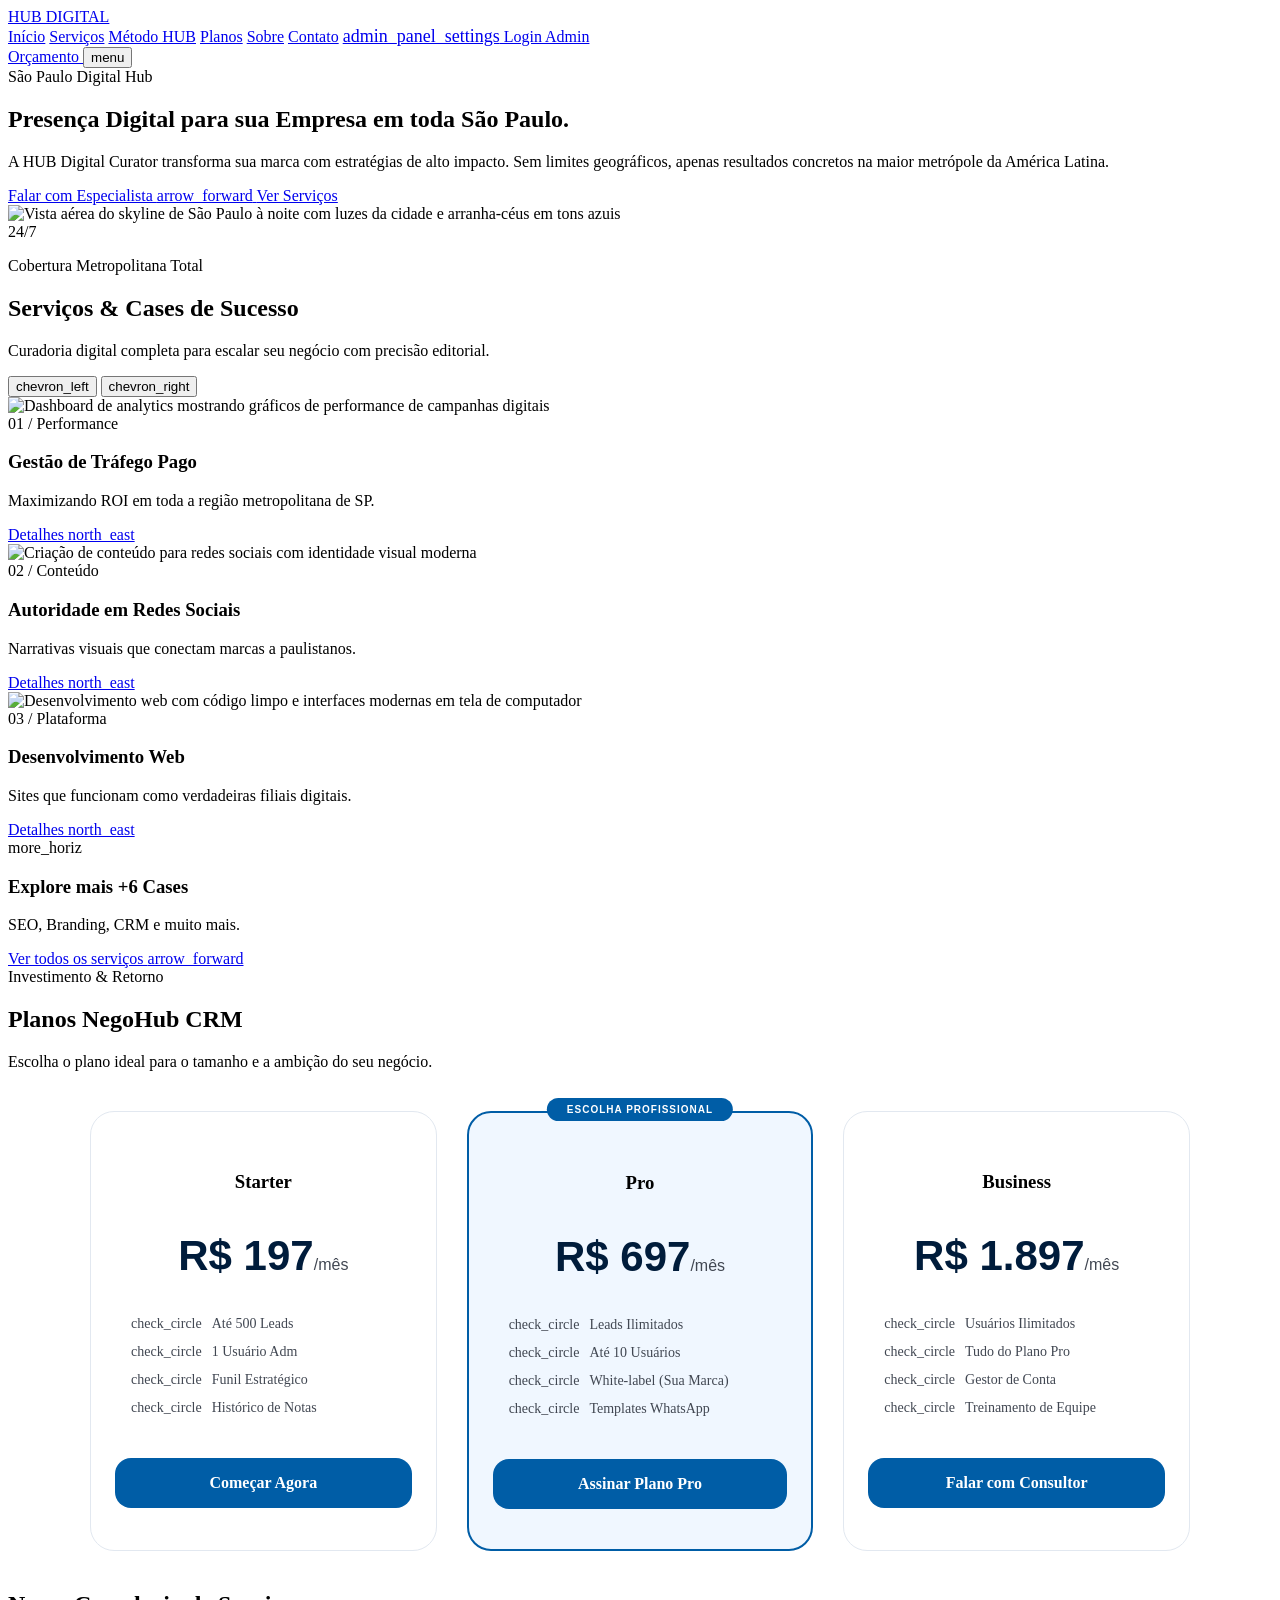
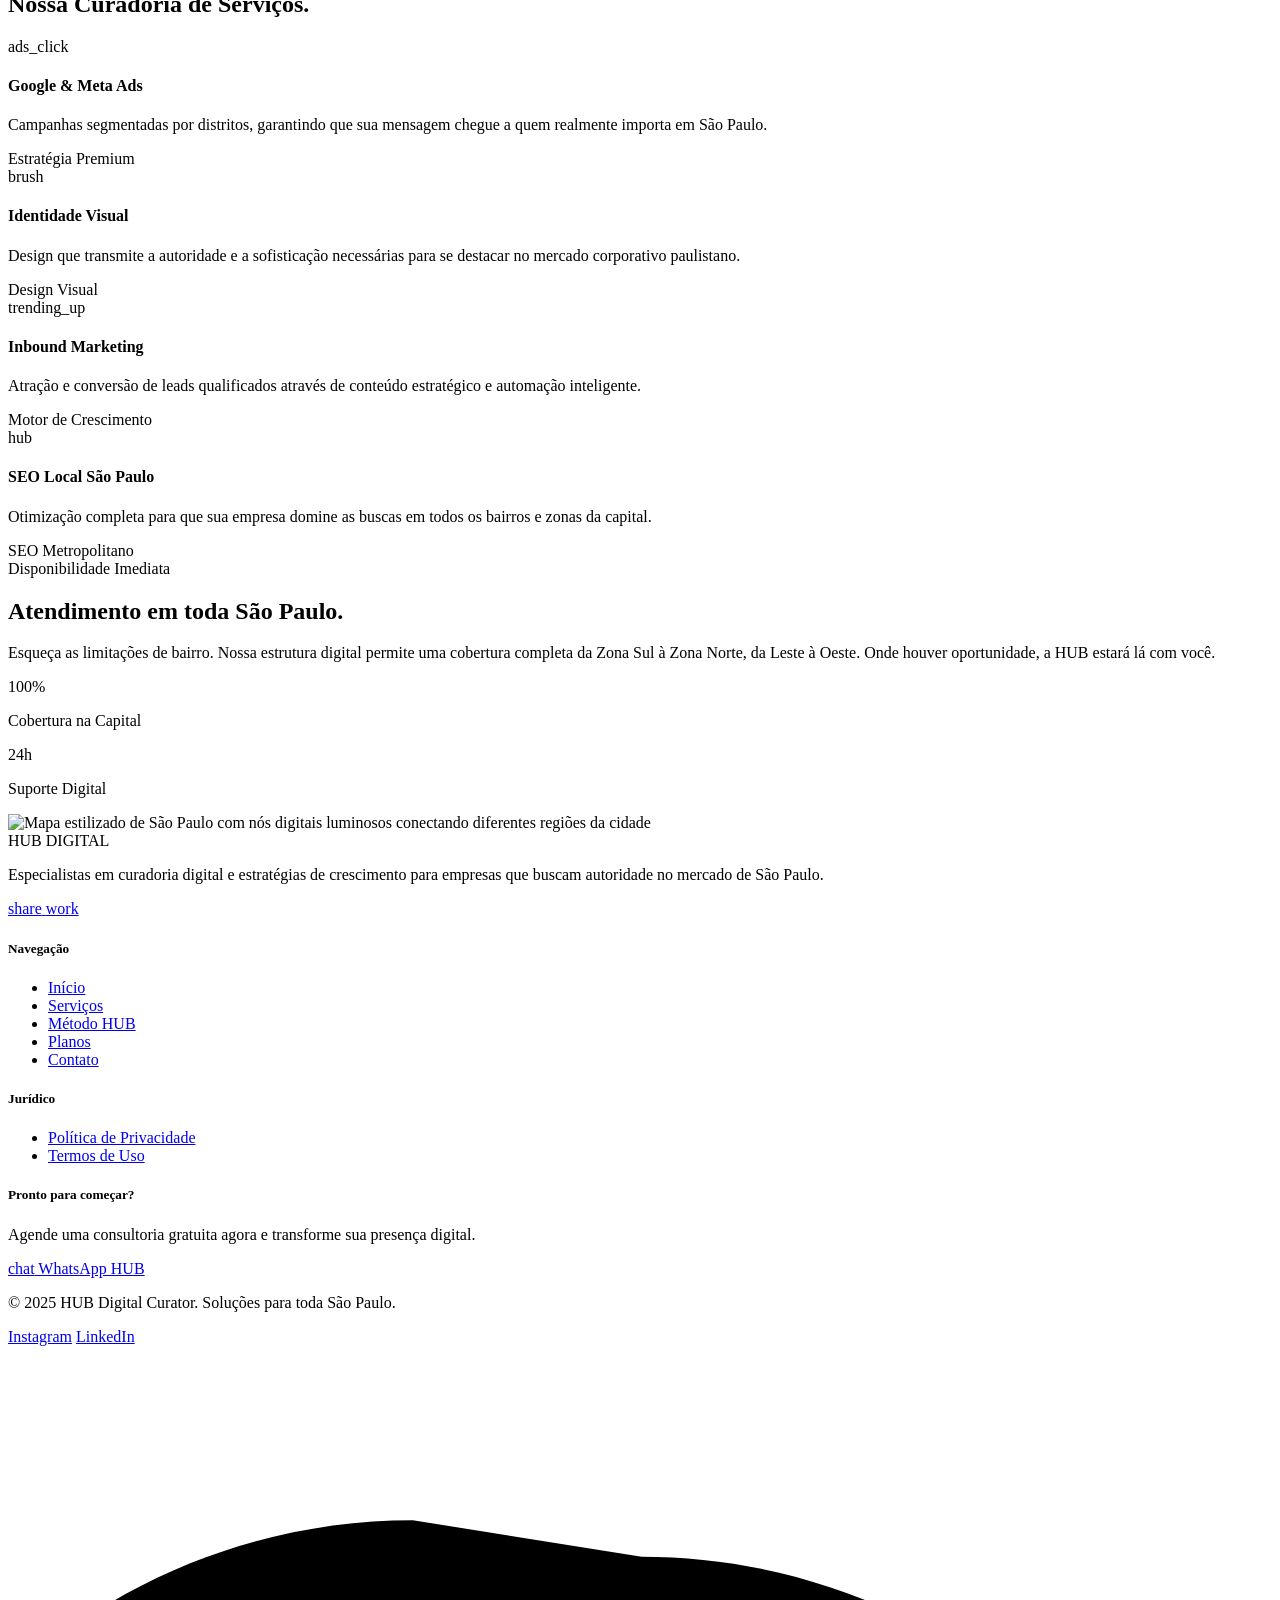
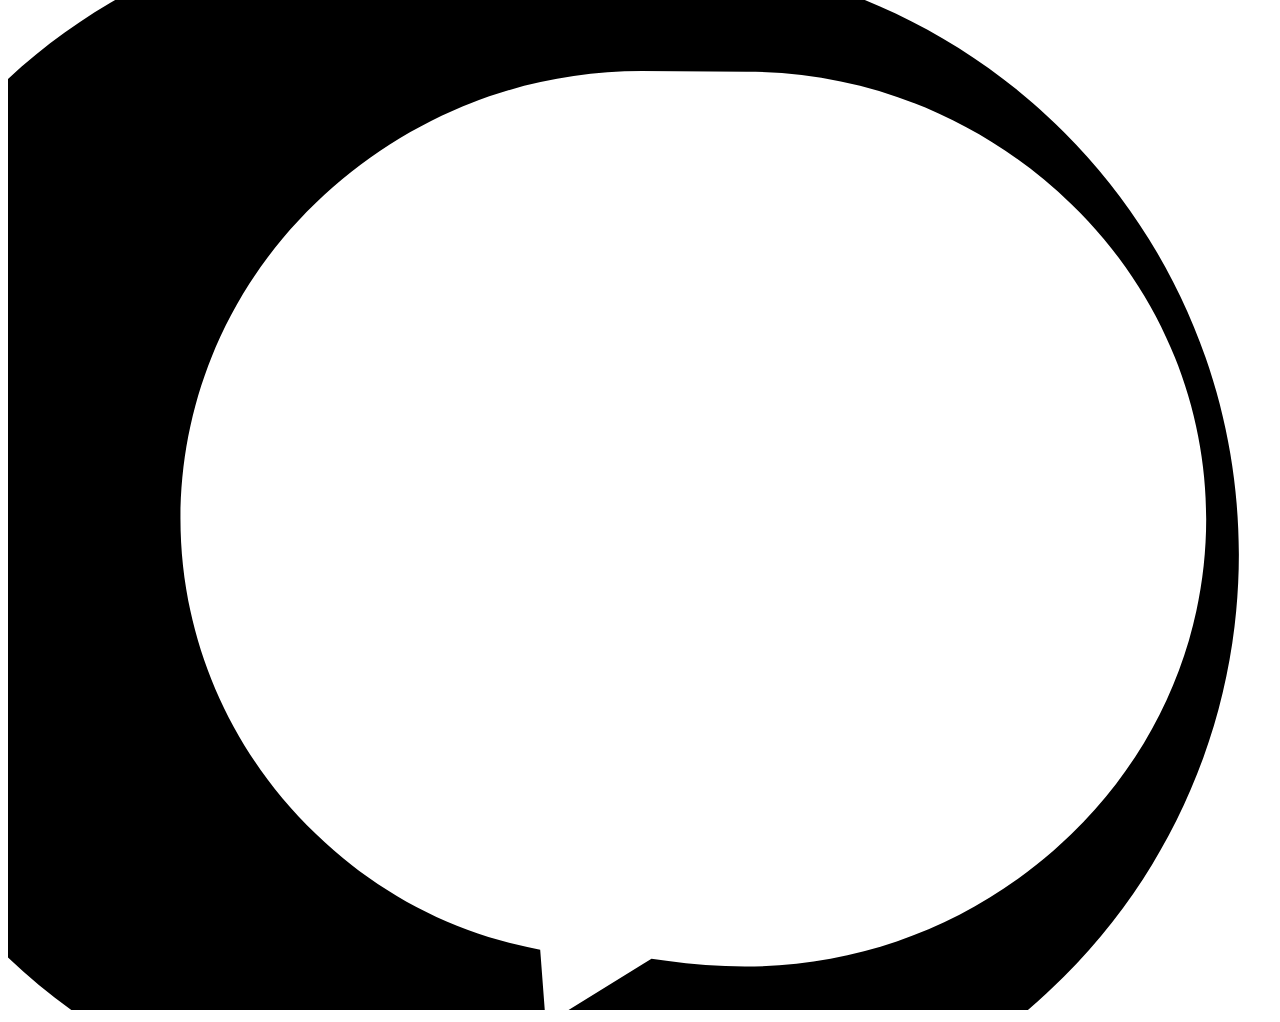
==== index.html @ 8e14f4b3 "Update index.html" ====
<!DOCTYPE html>
<html lang="pt-BR">
<head>
  <meta charset="UTF-8"/>
  <script>
    if (location.pathname === '/index.html') {
      location.replace('/');
    }
  </script>
  <script async src="https://www.googletagmanager.com/gtag/js?id=AW-18099762359"></script>
  <script>
<meta name="viewport" content="width=device-width, initial-scale=1.0"/>
<meta name="google-site-verification" content="Nj60n_sOIVMKqlAEULrdJ3BVdM9qgqcO2cnFme-LAiE"/>
<title>Hub Digital Curator | Estratégia Digital em São Paulo</title>
<meta name="description" content="Soluções em tráfego pago, presença digital e gestão de leads para o seu negócio em São Paulo."/>
<meta property="og:title" content="Hub de Serviços | Estratégia Digital"/>
<meta property="og:description" content="Soluções em tráfego pago, presença digital e gestão de leads para o seu negócio."/>
<meta property="og:image" content="https://raw.githubusercontent.com/FortAwesome/Font-Awesome/master/svgs/solid/rocket.svg"/>
<link href="https://fonts.googleapis.com/css2?family=Space+Grotesk:wght@300..700&family=Manrope:wght@200..800&family=Inter:wght@300..700&display=swap" rel="stylesheet"/>
<link href="https://fonts.googleapis.com/css2?family=Material+Symbols+Outlined:wght,FILL@100..700,0..1&display=swap" rel="stylesheet"/>
<script src="https://cdn.tailwindcss.com?plugins=forms,container-queries"></script>
<script id="tailwind-config">
  tailwind.config = {
    darkMode: "class",
    theme: {
      extend: {
        colors: {
          "secondary-fixed": "#d5e3ff",
          "inverse-on-surface": "#ebf1ff",
          "primary-fixed": "#d3e4ff",
          "on-background": "#001c3b",
          "on-primary-fixed": "#001c38",
          "error": "#ba1a1a",
          "surface-dim": "#c7dbff",
          "on-error-container": "#93000a",
          "tertiary-fixed-dim": "#91cdff",
          "secondary-fixed-dim": "#b1c7f0",
          "surface-tint": "#0060aa",
          "on-tertiary-container": "#fcfcff",
          "inverse-surface": "#193151",
          "surface": "#f9f9ff",
          "surface-bright": "#f9f9ff",
          "outline": "#717783",
          "on-primary-container": "#fdfcff",
          "primary-container": "#0576cf",
          "on-secondary-container": "#465c7f",
          "primary-fixed-dim": "#a3c9ff",
          "inverse-primary": "#a3c9ff",
          "on-secondary": "#ffffff",
          "on-secondary-fixed-variant": "#314769",
          "tertiary-container": "#007bb8",
          "tertiary-fixed": "#cce5ff",
          "surface-container": "#e7eeff",
          "surface-container-low": "#f0f3ff",
          "surface-container-lowest": "#ffffff",
          "on-tertiary": "#ffffff",
          "background": "#f9f9ff",
          "secondary": "#495f82",
          "error-container": "#ffdad6",
          "primary": "#005da6",
          "surface-container-high": "#dee8ff",
          "on-surface": "#001c3b",
          "on-tertiary-fixed": "#001e31",
          "on-tertiary-fixed-variant": "#004b72",
          "outline-variant": "#c0c7d4",
          "on-primary-fixed-variant": "#004882",
          "on-secondary-fixed": "#001c3b",
          "tertiary": "#006193",
          "surface-variant": "#d5e3ff",
          "on-primary": "#ffffff",
          "on-error": "#ffffff",
          "secondary-container": "#bfd5fe",
          "surface-container-highest": "#d5e3ff",
          "on-surface-variant": "#414752"
        },
        borderRadius: {
          DEFAULT: "0.25rem",
          lg: "0.5rem",
          xl: "0.75rem",
          "2xl": "1rem",
          "3xl": "1.5rem",
          full: "9999px"
        },
        fontFamily: {
          headline: ["Space Grotesk"],
          body: ["Manrope"],
          label: ["Inter"]
        }
      }
    }
  }
</script>
<style>
  .material-symbols-outlined {
    font-variation-settings: 'FILL' 0, 'wght' 400, 'GRAD' 0, 'opsz' 24;
  }
  .hide-scrollbar::-webkit-scrollbar { display: none; }
  .hide-scrollbar { -ms-overflow-style: none; scrollbar-width: none; }

  /* Pricing */
  .pricing-grid {
    display: grid;
    grid-template-columns: repeat(auto-fit, minmax(280px, 1fr));
    gap: 30px;
    max-width: 1100px;
    margin: 40px auto;
  }
  .plan-card {
    background: #ffffff;
    border: 1px solid #e2e8f0;
    padding: 40px;
    border-radius: 24px;
    transition: all 0.3s ease;
    display: flex;
    flex-direction: column;
    align-items: center;
    position: relative;
  }
  .plan-card:hover {
    transform: translateY(-8px);
    border-color: #005da6;
    box-shadow: 0 20px 40px rgba(0,93,166,0.12);
  }
  .plan-card.pro {
    border: 2px solid #005da6;
    background: #f0f7ff;
  }
  .plan-price {
    font-size: 42px;
    font-weight: 800;
    color: #001c3b;
    margin: 20px 0;
    font-family: 'Space Grotesk', sans-serif;
  }
  .plan-price span { font-size: 16px; color: #414752; font-weight: 400; }
  .plan-features { text-align: left; width: 100%; margin-bottom: 30px; list-style: none; padding: 0; }
  .plan-features li {
    margin-bottom: 12px;
    font-size: 14px;
    color: #414752;
    display: flex;
    align-items: center;
    gap: 10px;
  }
  .btn-plan {
    width: 100%;
    background: #005da6;
    color: #fff;
    padding: 16px;
    border-radius: 16px;
    text-decoration: none;
    font-weight: 700;
    transition: 0.2s;
    text-align: center;
    display: block;
  }
  .btn-plan:hover { opacity: 0.9; transform: scale(1.02); }

  /* Mobile menu */
  #mobile-menu {
    display: none;
    flex-direction: column;
    gap: 0;
    position: absolute;
    top: 100%;
    left: 0;
    right: 0;
    background: white;
    box-shadow: 0 20px 40px rgba(0,28,59,0.10);
    border-top: 1px solid #e2e8f0;
    z-index: 100;
  }
  #mobile-menu.open { display: flex; }
  #mobile-menu a {
    padding: 16px 24px;
    font-weight: 500;
    color: #475569;
    font-family: 'Inter', sans-serif;
    font-size: 15px;
    border-bottom: 1px solid #f1f5f9;
    transition: background 0.2s;
  }
  #mobile-menu a:hover { background: #f8fafc; color: #1e40af; }
  #mobile-menu a:last-child { border-bottom: none; }

  /* Slider nav */
  .slider-track { scroll-behavior: smooth; }

  /* Animations */
  @keyframes fadeUp {
    from { opacity: 0; transform: translateY(24px); }
    to   { opacity: 1; transform: translateY(0); }
  }
  .fade-up { animation: fadeUp 0.7s ease both; }
  .fade-up-2 { animation: fadeUp 0.7s 0.15s ease both; }
  .fade-up-3 { animation: fadeUp 0.7s 0.3s ease both; }

  @keyframes pulse-dot {
    0%, 100% { opacity: 1; }
    50% { opacity: 0.4; }
  }
  .pulse-dot { animation: pulse-dot 1.8s ease-in-out infinite; }
</style>
</head>
<body class="bg-surface font-body text-on-surface">

<!-- ===== TOP NAVIGATION ===== -->
<nav class="w-full sticky top-0 z-50 bg-white/90 backdrop-blur-xl shadow-[0_4px_40px_rgba(0,28,59,0.07)] relative">
  <div class="flex justify-between items-center w-full px-6 md:px-8 py-4 max-w-7xl mx-auto">

    <!-- Logo -->
    <a href="index.html" class="text-2xl font-black text-blue-900 tracking-tighter font-headline">
      HUB DIGITAL
    </a>

    <!-- Links Desktop -->
    <div class="hidden md:flex gap-8 items-center">
      <a href="index.html"    class="text-slate-600 font-medium hover:text-blue-600 transition-colors duration-300 font-label text-sm">Início</a>
      <a href="servicos.html" class="text-slate-600 font-medium hover:text-blue-600 transition-colors duration-300 font-label text-sm">Serviços</a>
      <a href="metodo.html"   class="text-slate-600 font-medium hover:text-blue-600 transition-colors duration-300 font-label text-sm">Método HUB</a>
      <a href="#planos"       class="text-slate-600 font-medium hover:text-blue-600 transition-colors duration-300 font-label text-sm">Planos</a>
      <a href="sobre.html"    class="text-slate-600 font-medium hover:text-blue-600 transition-colors duration-300 font-label text-sm">Sobre</a>
      <a href="contato.html"  class="text-slate-600 font-medium hover:text-blue-600 transition-colors duration-300 font-label text-sm">Contato</a>
      <a href="https://hubservicodigital.com.br/crm/" class="flex items-center gap-2 text-slate-500 font-medium border border-slate-200 px-4 py-2 rounded-lg hover:bg-slate-50 transition-all duration-300 text-sm font-label">
        <span class="material-symbols-outlined" style="font-size:18px;">admin_panel_settings</span>
        Login Admin
      </a>
    </div>

    <!-- CTA + Hamburguer -->
    <div class="flex items-center gap-3">
      <a href="https://docs.google.com/forms/d/e/1FAIpQLSdWKYXu30_4jYYQ_xXAV6XlnwPNNtrnmYZ8px_PX2SxrrYoBg/viewform"
         target="_blank"
         class="bg-gradient-to-br from-primary to-primary-container text-white px-6 py-3 rounded-xl font-bold font-headline text-sm transition-transform hover:scale-[1.03] active:opacity-80 shadow-lg shadow-primary/20">
        Orçamento
      </a>
      <!-- Hamburguer mobile -->
      <button id="menu-btn" class="md:hidden flex items-center justify-center w-10 h-10 rounded-lg hover:bg-slate-100 transition-colors" aria-label="Abrir menu">
        <span class="material-symbols-outlined text-slate-700">menu</span>
      </button>
    </div>
  </div>

  <!-- Mobile Menu -->
  <div id="mobile-menu" role="navigation" aria-label="Menu mobile">
    <a href="index.html">Início</a>
    <a href="servicos.html">Serviços</a>
    <a href="metodo.html">Método HUB</a>
    <a href="#planos">Planos & Preços</a>
    <a href="sobre.html">Sobre</a>
    <a href="contato.html">Contato</a>
    <a href="https://hubservicodigital.com.br/crm/" class="flex items-center gap-2">
      <span class="material-symbols-outlined" style="font-size:16px;">admin_panel_settings</span>
      Login Administrativo
    </a>
    <a href="https://api.whatsapp.com/send?phone=5511939180038" target="_blank" class="text-green-700 font-bold flex items-center gap-2">
      <span class="material-symbols-outlined" style="font-size:16px;">chat</span>
      WhatsApp HUB
    </a>
  </div>
</nav>

<!-- ===== HERO ===== -->
<section class="relative pt-28 pb-24 overflow-hidden">
  <!-- Background blobs decorativos -->
  <div class="absolute top-0 right-0 w-[600px] h-[600px] bg-primary/5 rounded-full blur-[120px] -translate-y-1/3 translate-x-1/4 pointer-events-none"></div>
  <div class="absolute bottom-0 left-0 w-[400px] h-[400px] bg-tertiary/5 rounded-full blur-[100px] pointer-events-none"></div>

  <div class="max-w-7xl mx-auto px-6 md:px-8 grid grid-cols-1 lg:grid-cols-2 gap-16 items-center">
    <!-- Copy -->
    <div class="relative z-10">
      <span class="fade-up inline-flex items-center px-4 py-2 rounded-full bg-secondary-container text-on-secondary-container text-xs font-bold mb-6 tracking-widest font-label uppercase">
        São Paulo Digital Hub
      </span>
      <h1 class="fade-up-2 text-5xl md:text-6xl lg:text-7xl font-headline font-bold text-on-surface leading-[1.1] tracking-tighter mb-8">
        Presença Digital para sua Empresa <span class="text-primary">em toda São Paulo.</span>
      </h1>
      <p class="fade-up-3 text-xl text-on-surface-variant max-w-xl mb-12 leading-relaxed">
        A HUB Digital Curator transforma sua marca com estratégias de alto impacto. Sem limites geográficos, apenas resultados concretos na maior metrópole da América Latina.
      </p>
      <div class="fade-up-3 flex flex-wrap gap-4">
        <a href="https://api.whatsapp.com/send?phone=5511939180038&text=Olá! Quero falar com um especialista."
           target="_blank"
           class="px-10 py-5 rounded-3xl bg-gradient-to-br from-primary to-primary-container text-white font-bold text-lg shadow-xl shadow-primary/20 hover:scale-[1.02] transition-transform flex items-center gap-3">
          Falar com Especialista
          <span class="material-symbols-outlined">arrow_forward</span>
        </a>
        <a href="servicos.html"
           class="px-10 py-5 rounded-3xl bg-surface-container-low text-primary font-bold text-lg hover:bg-surface-container transition-colors">
          Ver Serviços
        </a>
      </div>
    </div>

    <!-- Imagem Hero -->
    <div class="relative">
      <div class="aspect-square rounded-[3rem] overflow-hidden shadow-2xl rotate-3 bg-primary-fixed/20 relative group">
        <img
          class="w-full h-full object-cover transform group-hover:scale-110 transition-transform duration-700"
          src="https://lh3.googleusercontent.com/aida-public/[base64]"
          alt="Vista aérea do skyline de São Paulo à noite com luzes da cidade e arranha-céus em tons azuis"
        />
        <div class="absolute inset-0 bg-gradient-to-t from-on-surface/60 to-transparent"></div>
        <div class="absolute bottom-8 left-8 right-8 text-white">
          <div class="text-4xl font-headline font-bold mb-2">24/7</div>
          <p class="font-label uppercase tracking-widest text-sm opacity-80">Cobertura Metropolitana Total</p>
        </div>
      </div>
      <div class="absolute -top-12 -right-12 w-48 h-48 bg-tertiary/10 rounded-full blur-3xl pointer-events-none"></div>
      <div class="absolute -bottom-12 -left-12 w-64 h-64 bg-primary/10 rounded-full blur-3xl pointer-events-none"></div>
    </div>
  </div>
</section>

<!-- ===== SERVICES SLIDER ===== -->
<section class="py-24 bg-surface-container-low">
  <div class="max-w-7xl mx-auto px-6 md:px-8 mb-16 flex flex-col sm:flex-row justify-between items-start sm:items-end gap-6">
    <div>
      <h2 class="text-4xl font-headline font-bold text-on-surface mb-4">Serviços &amp; Cases de Sucesso</h2>
      <p class="text-on-surface-variant max-w-lg">Curadoria digital completa para escalar seu negócio com precisão editorial.</p>
    </div>
    <div class="flex gap-4 flex-shrink-0">
      <button id="prev-slide" aria-label="Slide anterior" class="p-4 rounded-full bg-surface-container-lowest text-primary shadow-sm hover:bg-primary hover:text-white transition-all">
        <span class="material-symbols-outlined">chevron_left</span>
      </button>
      <button id="next-slide" aria-label="Próximo slide" class="p-4 rounded-full bg-surface-container-lowest text-primary shadow-sm hover:bg-primary hover:text-white transition-all">
        <span class="material-symbols-outlined">chevron_right</span>
      </button>
    </div>
  </div>

  <div id="slider-track" class="slider-track overflow-x-auto hide-scrollbar flex gap-8 px-6 md:px-8 pb-12 snap-x snap-mandatory">

    <!-- Card 1 -->
    <div class="min-w-[300px] md:min-w-[420px] snap-center aspect-[4/5] rounded-3xl overflow-hidden relative group bg-surface-container-lowest shadow-sm flex-shrink-0">
      <img class="absolute inset-0 w-full h-full object-cover grayscale group-hover:grayscale-0 transition-all duration-500 opacity-80"
           src="https://lh3.googleusercontent.com/aida-public/[base64]"
           alt="Dashboard de analytics mostrando gráficos de performance de campanhas digitais"/>
      <div class="absolute inset-0 bg-gradient-to-t from-on-surface via-on-surface/20 to-transparent"></div>
      <div class="absolute bottom-8 left-8 right-8">
        <span class="text-primary-fixed font-label text-xs font-bold uppercase tracking-[0.2em] mb-3 block">01 / Performance</span>
        <h3 class="text-3xl font-headline font-bold text-white mb-4">Gestão de Tráfego Pago</h3>
        <p class="text-white/70 text-sm mb-6">Maximizando ROI em toda a região metropolitana de SP.</p>
        <a href="servicos.html#trafego" class="text-white flex items-center gap-2 font-bold group-hover:gap-4 transition-all">
          Detalhes <span class="material-symbols-outlined text-sm">north_east</span>
        </a>
      </div>
    </div>

    <!-- Card 2 -->
    <div class="min-w-[300px] md:min-w-[420px] snap-center aspect-[4/5] rounded-3xl overflow-hidden relative group bg-surface-container-lowest shadow-sm flex-shrink-0">
      <img class="absolute inset-0 w-full h-full object-cover grayscale group-hover:grayscale-0 transition-all duration-500 opacity-80"
           src="https://lh3.googleusercontent.com/aida-public/[base64]"
           alt="Criação de conteúdo para redes sociais com identidade visual moderna"/>
      <div class="absolute inset-0 bg-gradient-to-t from-on-surface via-on-surface/20 to-transparent"></div>
      <div class="absolute bottom-8 left-8 right-8">
        <span class="text-primary-fixed font-label text-xs font-bold uppercase tracking-[0.2em] mb-3 block">02 / Conteúdo</span>
        <h3 class="text-3xl font-headline font-bold text-white mb-4">Autoridade em Redes Sociais</h3>
        <p class="text-white/70 text-sm mb-6">Narrativas visuais que conectam marcas a paulistanos.</p>
        <a href="https://docs.google.com/forms/d/e/1FAIpQLSdWKYXu30_4jYYQ_xXAV6XlnwPNNtrnmYZ8px_PX2SxrrYoBg/viewform?usp=dialog"
           target="_blank"
           class="text-white flex items-center gap-2 font-bold group-hover:gap-4 transition-all">
          Detalhes <span class="material-symbols-outlined text-sm">north_east</span>
        </a>
      </div>
    </div>

    <!-- Card 3 -->
    <div class="min-w-[300px] md:min-w-[420px] snap-center aspect-[4/5] rounded-3xl overflow-hidden relative group bg-surface-container-lowest shadow-sm flex-shrink-0">
      <img class="absolute inset-0 w-full h-full object-cover grayscale group-hover:grayscale-0 transition-all duration-500 opacity-80"
           src="https://lh3.googleusercontent.com/aida-public/[base64]"
           alt="Desenvolvimento web com código limpo e interfaces modernas em tela de computador"/>
      <div class="absolute inset-0 bg-gradient-to-t from-on-surface via-on-surface/20 to-transparent"></div>
      <div class="absolute bottom-8 left-8 right-8">
        <span class="text-primary-fixed font-label text-xs font-bold uppercase tracking-[0.2em] mb-3 block">03 / Plataforma</span>
        <h3 class="text-3xl font-headline font-bold text-white mb-4">Desenvolvimento Web</h3>
        <p class="text-white/70 text-sm mb-6">Sites que funcionam como verdadeiras filiais digitais.</p>
        <a href="servicos.html#web" class="text-white flex items-center gap-2 font-bold group-hover:gap-4 transition-all">
          Detalhes <span class="material-symbols-outlined text-sm">north_east</span>
        </a>
      </div>
    </div>

    <!-- Card mais -->
    <div class="min-w-[300px] md:min-w-[420px] snap-center aspect-[4/5] rounded-3xl overflow-hidden relative group bg-surface-container-lowest shadow-sm flex-shrink-0 flex items-center justify-center border-2 border-dashed border-outline-variant">
      <div class="text-center p-8">
        <span class="material-symbols-outlined text-5xl text-primary mb-4">more_horiz</span>
        <h3 class="text-xl font-headline font-bold text-on-surface mb-2">Explore mais +6 Cases</h3>
        <p class="text-on-surface-variant text-sm mb-6">SEO, Branding, CRM e muito mais.</p>
        <a href="servicos.html" class="inline-flex items-center gap-2 px-6 py-3 bg-primary text-white rounded-2xl font-bold text-sm hover:opacity-90 transition-opacity">
          Ver todos os serviços <span class="material-symbols-outlined text-sm">arrow_forward</span>
        </a>
      </div>
    </div>

  </div>
</section>

<!-- ===== PLANOS CRM ===== -->
<section id="planos" class="py-24 bg-surface-container-low border-y border-outline-variant/20">
  <div class="max-w-7xl mx-auto px-6 md:px-8">
    <div class="text-center mb-16">
      <span class="text-primary font-label text-xs font-bold uppercase tracking-[0.2em] mb-3 block">Investimento &amp; Retorno</span>
      <h2 class="text-5xl font-headline font-bold text-on-surface">Planos NegoHub CRM</h2>
      <p class="text-on-surface-variant mt-4 max-w-lg mx-auto">Escolha o plano ideal para o tamanho e a ambição do seu negócio.</p>
    </div>

    <div class="pricing-grid">
      <!-- Starter -->
      <div class="plan-card bg-surface-container-lowest shadow-sm">
        <h3 class="text-xl font-bold font-headline text-on-surface">Starter</h3>
        <div class="plan-price">R$ 197<span>/mês</span></div>
        <ul class="plan-features">
          <li><span class="material-symbols-outlined text-primary text-sm">check_circle</span> Até 500 Leads</li>
          <li><span class="material-symbols-outlined text-primary text-sm">check_circle</span> 1 Usuário Adm</li>
          <li><span class="material-symbols-outlined text-primary text-sm">check_circle</span> Funil Estratégico</li>
          <li><span class="material-symbols-outlined text-primary text-sm">check_circle</span> Histórico de Notas</li>
        </ul>
        <a href="https://api.whatsapp.com/send?phone=5511939180038&text=Olá! Quero assinar o Plano Starter." target="_blank" class="btn-plan">Começar Agora</a>
      </div>

      <!-- Pro (destaque) -->
      <div class="plan-card pro shadow-xl">
        <div style="position:absolute; top:-15px; left:50%; transform:translateX(-50%); background:#005da6; color:white; padding:6px 20px; border-radius:99px; font-size:10px; font-weight:900; letter-spacing:1px; white-space:nowrap; font-family:'Inter',sans-serif;">
          ESCOLHA PROFISSIONAL
        </div>
        <h3 class="text-xl font-bold font-headline text-on-surface">Pro</h3>
        <div class="plan-price">R$ 697<span>/mês</span></div>
        <ul class="plan-features">
          <li><span class="material-symbols-outlined text-primary text-sm">check_circle</span> Leads Ilimitados</li>
          <li><span class="material-symbols-outlined text-primary text-sm">check_circle</span> Até 10 Usuários</li>
          <li><span class="material-symbols-outlined text-primary text-sm">check_circle</span> White-label (Sua Marca)</li>
          <li><span class="material-symbols-outlined text-primary text-sm">check_circle</span> Templates WhatsApp</li>
        </ul>
        <a href="https://api.whatsapp.com/send?phone=5511939180038&text=Olá! Quero assinar o Plano PRO." target="_blank" class="btn-plan">Assinar Plano Pro</a>
      </div>

      <!-- Business -->
      <div class="plan-card bg-surface-container-lowest shadow-sm">
        <h3 class="text-xl font-bold font-headline text-on-surface">Business</h3>
        <div class="plan-price">R$ 1.897<span>/mês</span></div>
        <ul class="plan-features">
          <li><span class="material-symbols-outlined text-primary text-sm">check_circle</span> Usuários Ilimitados</li>
          <li><span class="material-symbols-outlined text-primary text-sm">check_circle</span> Tudo do Plano Pro</li>
          <li><span class="material-symbols-outlined text-primary text-sm">check_circle</span> Gestor de Conta</li>
          <li><span class="material-symbols-outlined text-primary text-sm">check_circle</span> Treinamento de Equipe</li>
        </ul>
        <a href="https://api.whatsapp.com/send?phone=5511939180038&text=Olá! Quero saber mais sobre o Plano Business." target="_blank" class="btn-plan">Falar com Consultor</a>
      </div>
    </div>
  </div>
</section>

<!-- ===== SERVIÇOS DETALHADOS ===== -->
<section class="py-32 bg-surface">
  <div class="max-w-7xl mx-auto px-6 md:px-8">
    <div class="flex flex-col lg:flex-row gap-16 mb-24">
      <div class="lg:w-1/3">
        <h2 class="text-5xl font-headline font-bold text-on-surface lg:sticky lg:top-32">Nossa Curadoria de Serviços.</h2>
      </div>
      <div class="lg:w-2/3 grid grid-cols-1 md:grid-cols-2 gap-x-12 gap-y-24">

        <!-- Serviço 1 -->
        <div class="group">
          <div class="w-16 h-16 rounded-2xl bg-primary-fixed flex items-center justify-center mb-8 group-hover:rotate-6 transition-transform">
            <span class="material-symbols-outlined text-primary text-3xl">ads_click</span>
          </div>
          <h4 class="text-2xl font-headline font-bold mb-4">Google &amp; Meta Ads</h4>
          <p class="text-on-surface-variant leading-relaxed mb-6">Campanhas segmentadas por distritos, garantindo que sua mensagem chegue a quem realmente importa em São Paulo.</p>
          <span class="text-xs font-bold text-primary font-label uppercase tracking-widest">Estratégia Premium</span>
        </div>

        <!-- Serviço 2 -->
        <div class="group">
          <div class="w-16 h-16 rounded-2xl bg-tertiary-fixed flex items-center justify-center mb-8 group-hover:rotate-6 transition-transform">
            <span class="material-symbols-outlined text-tertiary text-3xl">brush</span>
          </div>
          <h4 class="text-2xl font-headline font-bold mb-4">Identidade Visual</h4>
          <p class="text-on-surface-variant leading-relaxed mb-6">Design que transmite a autoridade e a sofisticação necessárias para se destacar no mercado corporativo paulistano.</p>
          <span class="text-xs font-bold text-tertiary font-label uppercase tracking-widest">Design Visual</span>
        </div>

        <!-- Serviço 3 -->
        <div class="group">
          <div class="w-16 h-16 rounded-2xl bg-secondary-fixed flex items-center justify-center mb-8 group-hover:rotate-6 transition-transform">
            <span class="material-symbols-outlined text-secondary text-3xl">trending_up</span>
          </div>
          <h4 class="text-2xl font-headline font-bold mb-4">Inbound Marketing</h4>
          <p class="text-on-surface-variant leading-relaxed mb-6">Atração e conversão de leads qualificados através de conteúdo estratégico e automação inteligente.</p>
          <span class="text-xs font-bold text-secondary font-label uppercase tracking-widest">Motor de Crescimento</span>
        </div>

        <!-- Serviço 4 -->
        <div class="group">
          <div class="w-16 h-16 rounded-2xl bg-outline-variant/30 flex items-center justify-center mb-8 group-hover:rotate-6 transition-transform">
            <span class="material-symbols-outlined text-on-surface text-3xl">hub</span>
          </div>
          <h4 class="text-2xl font-headline font-bold mb-4">SEO Local São Paulo</h4>
          <p class="text-on-surface-variant leading-relaxed mb-6">Otimização completa para que sua empresa domine as buscas em todos os bairros e zonas da capital.</p>
          <span class="text-xs font-bold text-on-surface font-label uppercase tracking-widest">SEO Metropolitano</span>
        </div>

      </div>
    </div>
  </div>
</section>

<!-- ===== COBERTURA SP ===== -->
<section class="py-24 bg-on-surface text-white rounded-t-[4rem] overflow-hidden">
  <div class="max-w-7xl mx-auto px-6 md:px-8 relative">
    <div class="absolute -top-24 -right-24 w-96 h-96 bg-primary opacity-20 blur-[120px] pointer-events-none"></div>
    <div class="grid grid-cols-1 lg:grid-cols-2 gap-16 items-center">
      <div>
        <div class="inline-flex items-center gap-2 px-4 py-2 rounded-full border border-white/20 mb-8 font-label text-sm uppercase tracking-widest">
          <span class="w-2 h-2 rounded-full bg-green-400 pulse-dot"></span>
          Disponibilidade Imediata
        </div>
        <h2 class="text-5xl md:text-6xl font-headline font-bold mb-8 leading-tight">
          Atendimento em toda <span class="text-primary-fixed">São Paulo.</span>
        </h2>
        <p class="text-xl text-white/70 mb-12 leading-relaxed">
          Esqueça as limitações de bairro. Nossa estrutura digital permite uma cobertura completa da Zona Sul à Zona Norte, da Leste à Oeste. Onde houver oportunidade, a HUB estará lá com você.
        </p>
        <div class="grid grid-cols-2 gap-8 border-t border-white/10 pt-12">
          <div>
            <div class="text-4xl font-headline font-bold mb-2">100%</div>
            <p class="text-white/50 text-sm font-label uppercase tracking-wider">Cobertura na Capital</p>
          </div>
          <div>
            <div class="text-4xl font-headline font-bold mb-2">24h</div>
            <p class="text-white/50 text-sm font-label uppercase tracking-wider">Suporte Digital</p>
          </div>
        </div>
      </div>

      <div class="relative h-[500px] rounded-3xl overflow-hidden shadow-2xl">
        <img class="w-full h-full object-cover"
             src="https://lh3.googleusercontent.com/aida-public/[base64]"
             alt="Mapa estilizado de São Paulo com nós digitais luminosos conectando diferentes regiões da cidade"/>
        <div class="absolute inset-0 bg-primary/20 mix-blend-overlay"></div>
      </div>
    </div>
  </div>
</section>

<!-- ===== FOOTER ===== -->
<footer class="w-full bg-slate-50">
  <div class="grid grid-cols-1 md:grid-cols-3 gap-12 max-w-7xl mx-auto px-6 md:px-8 py-16">

    <!-- Coluna 1: Brand -->
    <div class="space-y-6">
      <div class="text-lg font-bold text-blue-900 uppercase tracking-tighter font-headline">HUB DIGITAL</div>
      <p class="text-slate-500 font-body text-sm leading-relaxed">
        Especialistas em curadoria digital e estratégias de crescimento para empresas que buscam autoridade no mercado de São Paulo.
      </p>
      <div class="flex gap-4">
        <a href="https://instagram.com/" target="_blank" aria-label="Instagram" class="w-10 h-10 rounded-full bg-white shadow-sm flex items-center justify-center hover:text-blue-700 transition-colors border border-slate-100">
          <span class="material-symbols-outlined text-sm">share</span>
        </a>
        <a href="https://linkedin.com/" target="_blank" aria-label="LinkedIn" class="w-10 h-10 rounded-full bg-white shadow-sm flex items-center justify-center hover:text-blue-700 transition-colors border border-slate-100">
          <span class="material-symbols-outlined text-sm">work</span>
        </a>
      </div>
    </div>

    <!-- Coluna 2: Links -->
    <div class="grid grid-cols-2 gap-8">
      <div>
        <h5 class="font-headline font-bold text-on-surface mb-6">Navegação</h5>
        <ul class="space-y-4 text-sm text-slate-500">
          <li><a class="hover:text-blue-800 transition-all" href="index.html">Início</a></li>
          <li><a class="hover:text-blue-800 transition-all" href="servicos.html">Serviços</a></li>
          <li><a class="hover:text-blue-800 transition-all" href="metodo.html">Método HUB</a></li>
          <li><a class="hover:text-blue-800 transition-all" href="#planos">Planos</a></li>
          <li><a class="hover:text-blue-800 transition-all" href="contato.html">Contato</a></li>
        </ul>
      </div>
      <div>
        <h5 class="font-headline font-bold text-on-surface mb-6">Jurídico</h5>
        <ul class="space-y-4 text-sm text-slate-500">
          <li><a class="hover:text-blue-800 transition-all" href="#">Política de Privacidade</a></li>
          <li><a class="hover:text-blue-800 transition-all" href="#">Termos de Uso</a></li>
        </ul>
      </div>
    </div>

    <!-- Coluna 3: CTA -->
    <div class="bg-primary-container p-8 rounded-3xl text-white">
      <h5 class="font-headline font-bold text-xl mb-4">Pronto para começar?</h5>
      <p class="text-white/80 text-sm mb-8 leading-relaxed">Agende uma consultoria gratuita agora e transforme sua presença digital.</p>
      <a class="w-full inline-flex items-center justify-center gap-3 bg-white text-primary py-4 rounded-2xl font-bold hover:scale-[1.02] transition-transform shadow-lg"
         href="https://api.whatsapp.com/send?phone=5511939180038" target="_blank">
        <span class="material-symbols-outlined">chat</span>
        WhatsApp HUB
      </a>
    </div>

  </div>

  <!-- Bottom bar -->
  <div class="max-w-7xl mx-auto px-6 md:px-8 py-8 border-t border-slate-200 flex flex-col md:flex-row justify-between items-center gap-4 text-slate-500 text-xs">
    <p>© 2025 HUB Digital Curator. Soluções para toda São Paulo.</p>
    <div class="flex gap-8">
      <a class="hover:text-blue-800 transition-all" href="https://instagram.com/" target="_blank">Instagram</a>
      <a class="hover:text-blue-800 transition-all" href="https://linkedin.com/" target="_blank">LinkedIn</a>
    </div>
  </div>
</footer>

<!-- ===== WHATSAPP FLUTUANTE ===== -->
<a class="fixed bottom-8 right-8 z-50 bg-[#25D366] text-white w-16 h-16 rounded-full flex items-center justify-center shadow-2xl hover:scale-110 transition-transform"
   href="https://api.whatsapp.com/send?phone=5511939180038"
   target="_blank"
   aria-label="Abrir WhatsApp HUB Digital">
  <svg class="w-8 h-8 fill-current" viewBox="0 0 24 24" aria-hidden="true">
    <path d="M12.031 6.172c-2.32 0-4.518.892-6.193 2.512-3.418 3.3-3.418 8.666 0 11.967 1.133 1.096 2.525 1.842 4.022 2.152l.245.051.107 1.413 1.821-1.127.185-.114.283.041c.493.072.993.108 1.492.108 2.32 0 4.519-.892 6.194-2.512 3.418-3.3 3.418-8.666 0-11.967-1.675-1.62-3.874-2.512-6.157-2.512zm0-2.172c2.901 0 5.8 1.11 8.016 3.33 4.432 4.43 4.432 11.61 0 16.04-2.216 2.22-5.115 3.33-8.016 3.33-.82 0-1.644-.09-2.453-.27l-4.57 2.827-.271-3.567c-1.896-.51-3.642-1.55-5.066-3.01-4.432-4.43-4.432-11.61 0-16.04 2.216-2.22 5.115-3.33 8.016-3.33z"/>
  </svg>
</a>

<!-- ===== JAVASCRIPT ===== -->
<script>
  // Menu mobile
  const menuBtn = document.getElementById('menu-btn');
  const mobileMenu = document.getElementById('mobile-menu');
  const menuIcon = menuBtn.querySelector('.material-symbols-outlined');

  menuBtn.addEventListener('click', () => {
    const isOpen = mobileMenu.classList.toggle('open');
    menuIcon.textContent = isOpen ? 'close' : 'menu';
    menuBtn.setAttribute('aria-expanded', isOpen);
  });

  // Fechar menu ao clicar em link
  mobileMenu.querySelectorAll('a').forEach(link => {
    link.addEventListener('click', () => {
      mobileMenu.classList.remove('open');
      menuIcon.textContent = 'menu';
      menuBtn.setAttribute('aria-expanded', 'false');
    });
  });

  // Slider prev/next
  const track = document.getElementById('slider-track');
  const slideWidth = () => track.querySelector('[class*="min-w"]').offsetWidth + 32; // gap-8 = 32px

  document.getElementById('prev-slide').addEventListener('click', () => {
    track.scrollBy({ left: -slideWidth(), behavior: 'smooth' });
  });
  document.getElementById('next-slide').addEventListener('click', () => {
    track.scrollBy({ left: slideWidth(), behavior: 'smooth' });
  });

  // Scroll suave para âncoras
  document.querySelectorAll('a[href^="#"]').forEach(anchor => {
    anchor.addEventListener('click', function(e) {
      const target = document.querySelector(this.getAttribute('href'));
      if (target) {
        e.preventDefault();
        target.scrollIntoView({ behavior: 'smooth', block: 'start' });
      }
    });
  });
</script>

</body>
</html>
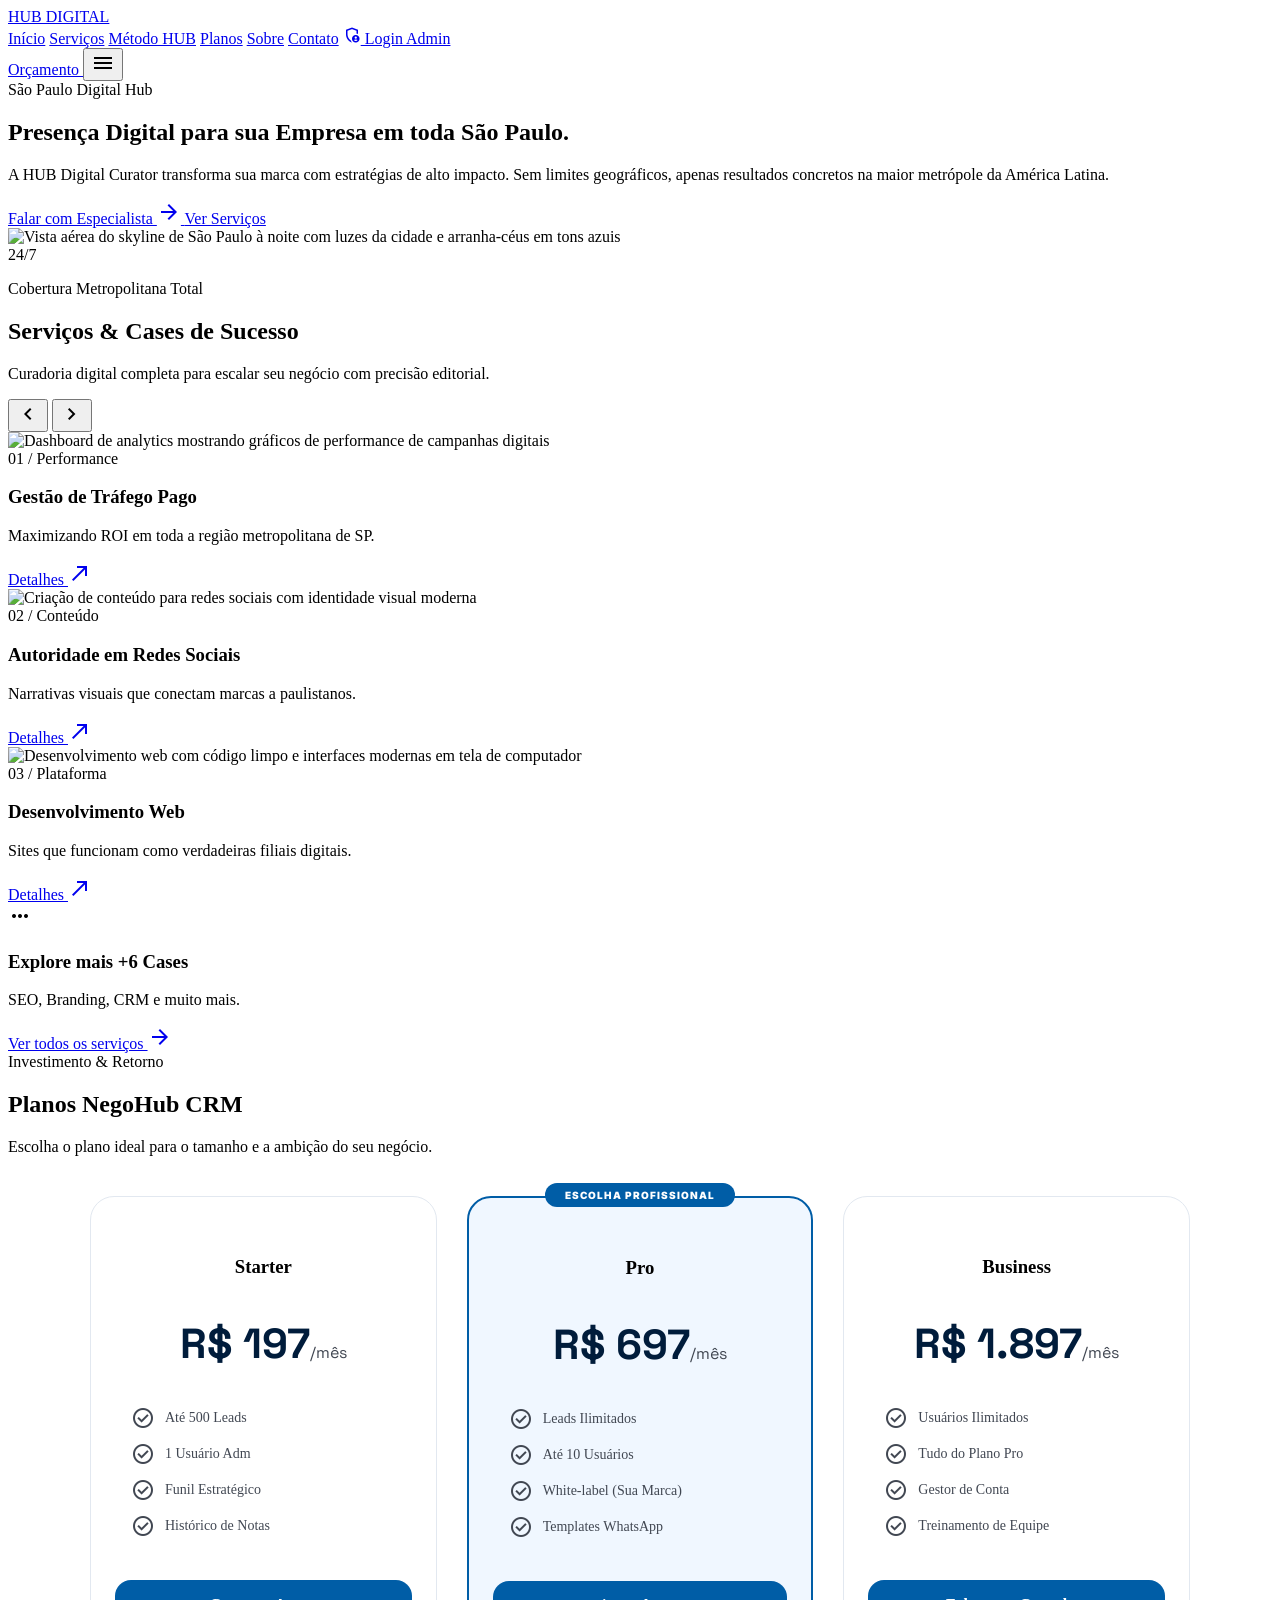
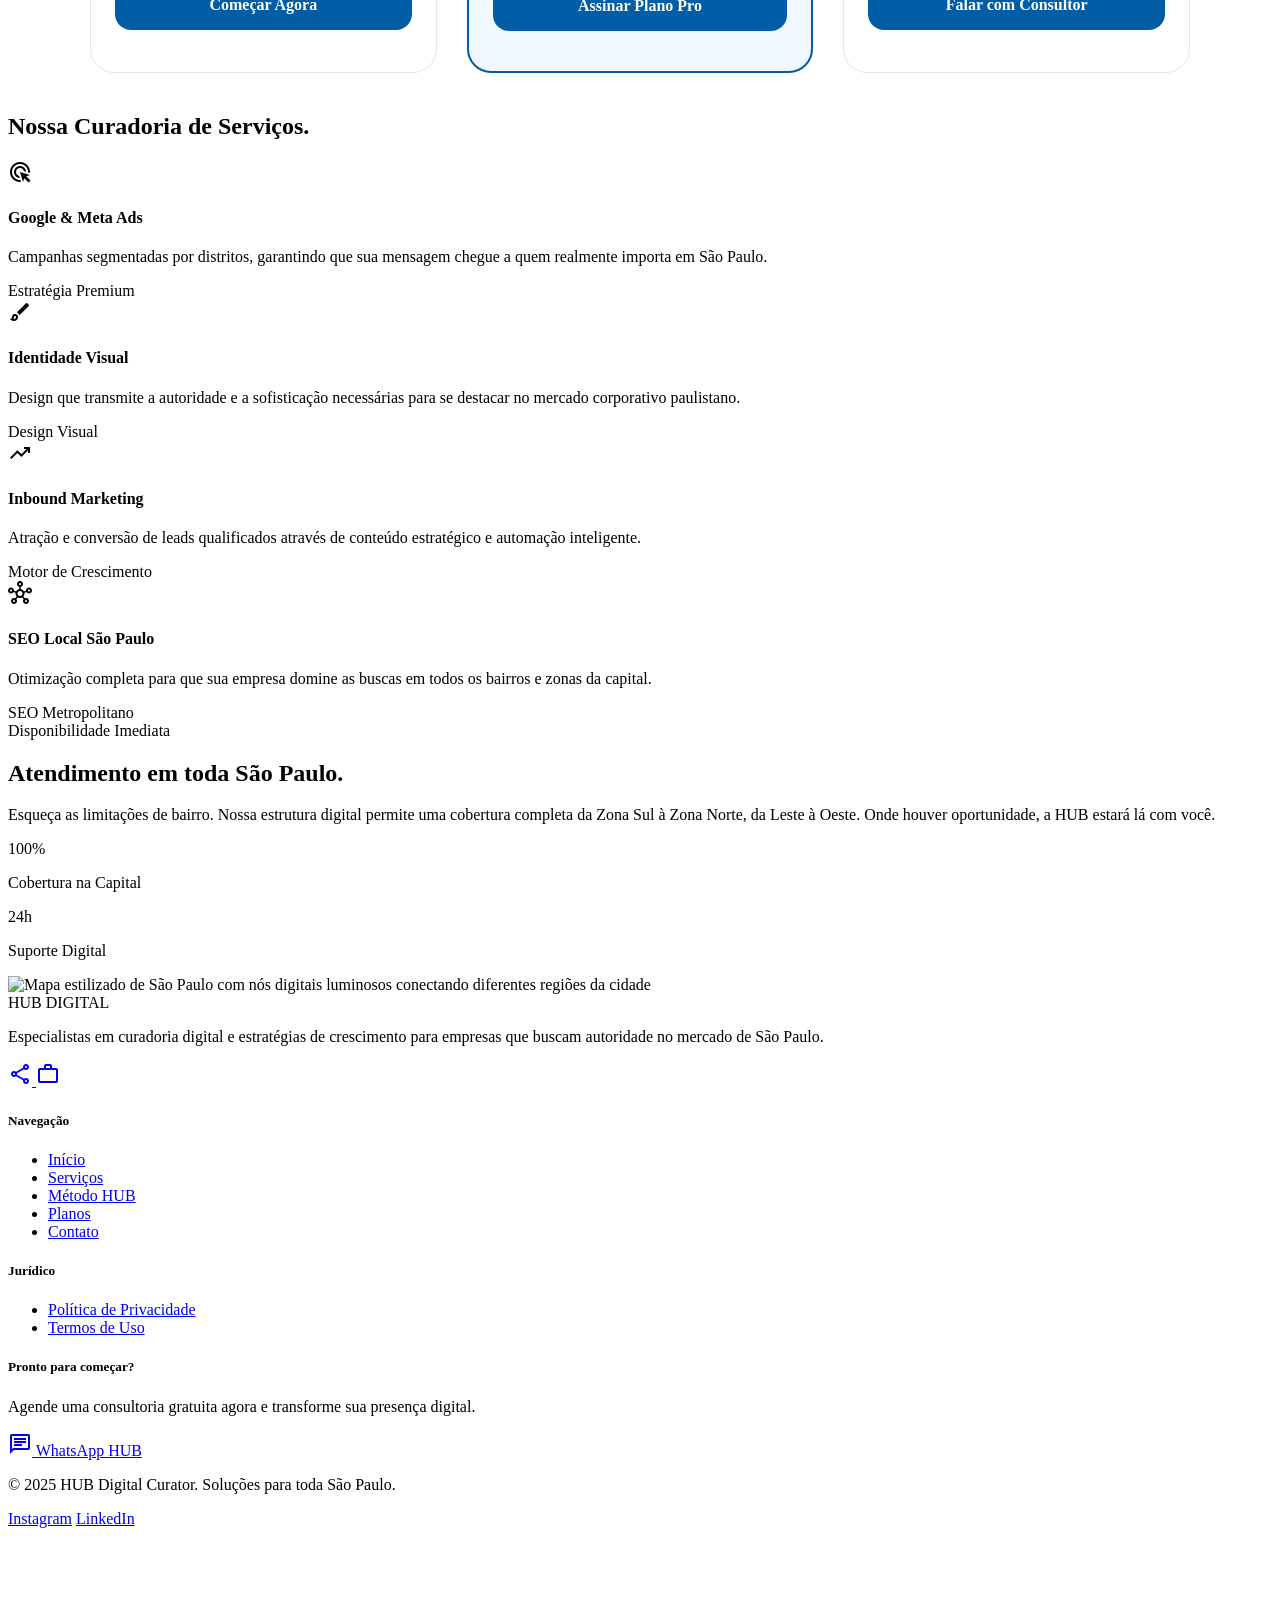
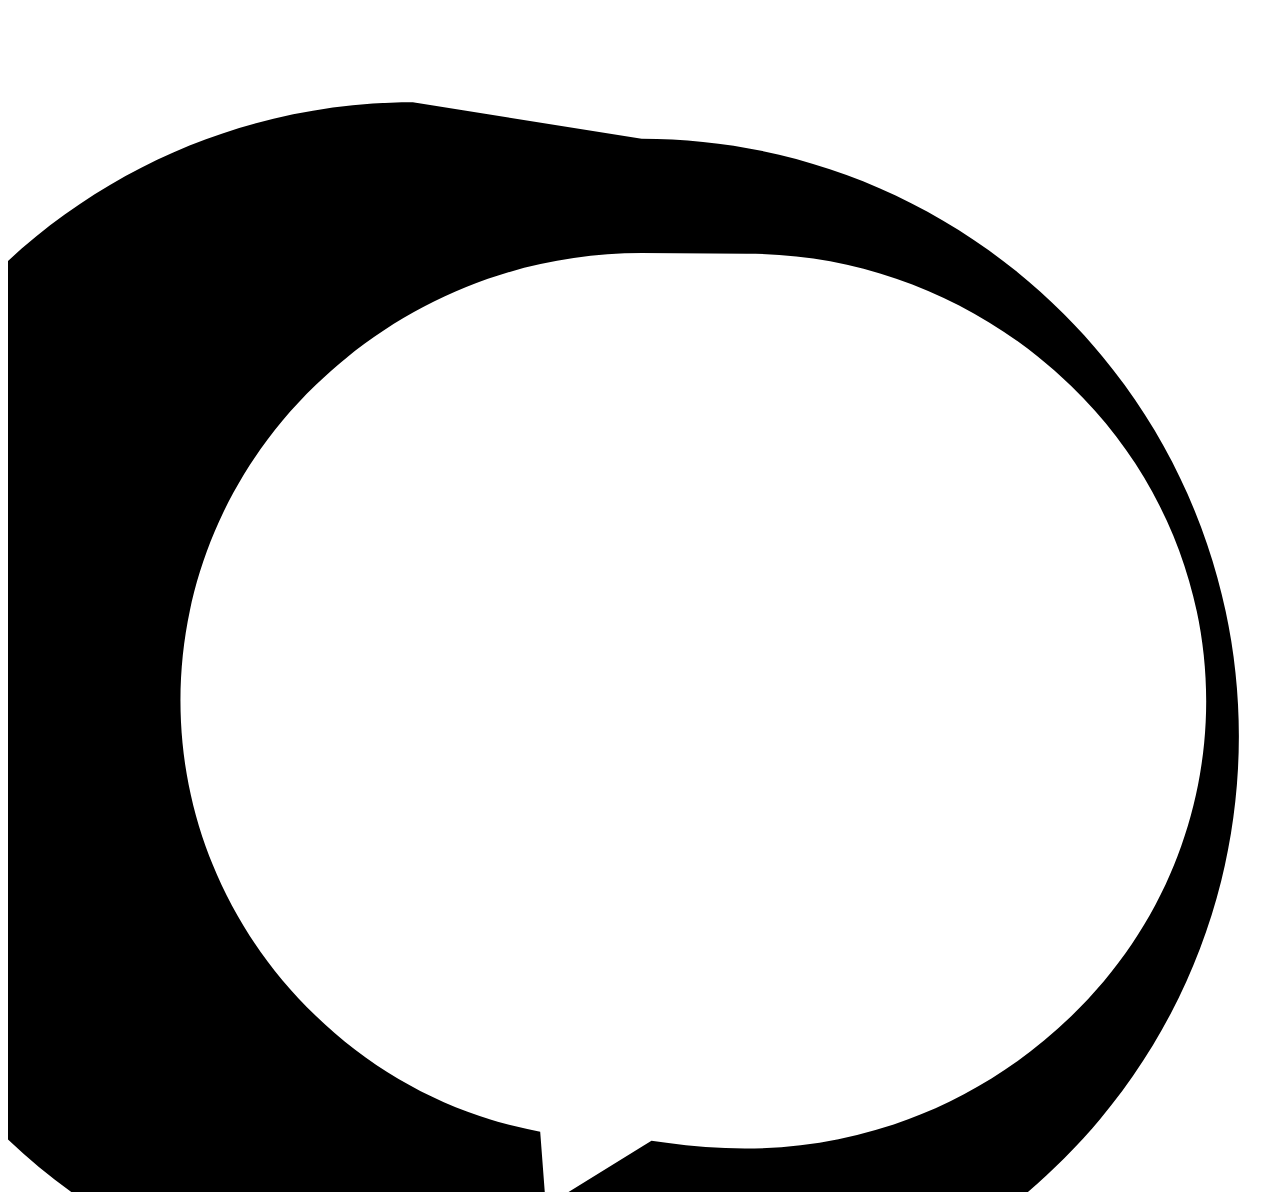
==== commit e86cc9e6: "Update index.html" ====
--- a/index.html
+++ b/index.html
@@ -2,205 +2,219 @@
 <html lang="pt-BR">
 <head>
   <meta charset="UTF-8"/>
+  <meta name="viewport" content="width=device-width, initial-scale=1.0"/>
+  <meta name="google-site-verification" content="Nj60n_sOIVMKqlAEULrdJ3BVdM9qgqcO2cnFme-LAiE"/>
+  <title>Hub Digital Curator | Estratégia Digital em São Paulo</title>
+  <meta name="description" content="Soluções em tráfego pago, presença digital e gestão de leads para o seu negócio em São Paulo."/>
+  <meta property="og:title" content="Hub de Serviços | Estratégia Digital"/>
+  <meta property="og:description" content="Soluções em tráfego pago, presença digital e gestão de leads para o seu negócio."/>
+  <meta property="og:image" content="https://raw.githubusercontent.com/FortAwesome/Font-Awesome/master/svgs/solid/rocket.svg"/>
+
+  <!-- Redirect /index.html → / -->
   <script>
     if (location.pathname === '/index.html') {
       location.replace('/');
     }
   </script>
+
+  <!-- Google Tag Manager -->
   <script async src="https://www.googletagmanager.com/gtag/js?id=AW-18099762359"></script>
   <script>
-<meta name="viewport" content="width=device-width, initial-scale=1.0"/>
-<meta name="google-site-verification" content="Nj60n_sOIVMKqlAEULrdJ3BVdM9qgqcO2cnFme-LAiE"/>
-<title>Hub Digital Curator | Estratégia Digital em São Paulo</title>
-<meta name="description" content="Soluções em tráfego pago, presença digital e gestão de leads para o seu negócio em São Paulo."/>
-<meta property="og:title" content="Hub de Serviços | Estratégia Digital"/>
-<meta property="og:description" content="Soluções em tráfego pago, presença digital e gestão de leads para o seu negócio."/>
-<meta property="og:image" content="https://raw.githubusercontent.com/FortAwesome/Font-Awesome/master/svgs/solid/rocket.svg"/>
-<link href="https://fonts.googleapis.com/css2?family=Space+Grotesk:wght@300..700&family=Manrope:wght@200..800&family=Inter:wght@300..700&display=swap" rel="stylesheet"/>
-<link href="https://fonts.googleapis.com/css2?family=Material+Symbols+Outlined:wght,FILL@100..700,0..1&display=swap" rel="stylesheet"/>
-<script src="https://cdn.tailwindcss.com?plugins=forms,container-queries"></script>
-<script id="tailwind-config">
-  tailwind.config = {
-    darkMode: "class",
-    theme: {
-      extend: {
-        colors: {
-          "secondary-fixed": "#d5e3ff",
-          "inverse-on-surface": "#ebf1ff",
-          "primary-fixed": "#d3e4ff",
-          "on-background": "#001c3b",
-          "on-primary-fixed": "#001c38",
-          "error": "#ba1a1a",
-          "surface-dim": "#c7dbff",
-          "on-error-container": "#93000a",
-          "tertiary-fixed-dim": "#91cdff",
-          "secondary-fixed-dim": "#b1c7f0",
-          "surface-tint": "#0060aa",
-          "on-tertiary-container": "#fcfcff",
-          "inverse-surface": "#193151",
-          "surface": "#f9f9ff",
-          "surface-bright": "#f9f9ff",
-          "outline": "#717783",
-          "on-primary-container": "#fdfcff",
-          "primary-container": "#0576cf",
-          "on-secondary-container": "#465c7f",
-          "primary-fixed-dim": "#a3c9ff",
-          "inverse-primary": "#a3c9ff",
-          "on-secondary": "#ffffff",
-          "on-secondary-fixed-variant": "#314769",
-          "tertiary-container": "#007bb8",
-          "tertiary-fixed": "#cce5ff",
-          "surface-container": "#e7eeff",
-          "surface-container-low": "#f0f3ff",
-          "surface-container-lowest": "#ffffff",
-          "on-tertiary": "#ffffff",
-          "background": "#f9f9ff",
-          "secondary": "#495f82",
-          "error-container": "#ffdad6",
-          "primary": "#005da6",
-          "surface-container-high": "#dee8ff",
-          "on-surface": "#001c3b",
-          "on-tertiary-fixed": "#001e31",
-          "on-tertiary-fixed-variant": "#004b72",
-          "outline-variant": "#c0c7d4",
-          "on-primary-fixed-variant": "#004882",
-          "on-secondary-fixed": "#001c3b",
-          "tertiary": "#006193",
-          "surface-variant": "#d5e3ff",
-          "on-primary": "#ffffff",
-          "on-error": "#ffffff",
-          "secondary-container": "#bfd5fe",
-          "surface-container-highest": "#d5e3ff",
-          "on-surface-variant": "#414752"
-        },
-        borderRadius: {
-          DEFAULT: "0.25rem",
-          lg: "0.5rem",
-          xl: "0.75rem",
-          "2xl": "1rem",
-          "3xl": "1.5rem",
-          full: "9999px"
-        },
-        fontFamily: {
-          headline: ["Space Grotesk"],
-          body: ["Manrope"],
-          label: ["Inter"]
+    window.dataLayer = window.dataLayer || [];
+    function gtag(){dataLayer.push(arguments);}
+    gtag('js', new Date());
+    gtag('config', 'AW-18099762359');
+  </script>
+
+  <!-- Fonts -->
+  <link href="https://fonts.googleapis.com/css2?family=Space+Grotesk:wght@300..700&family=Manrope:wght@200..800&family=Inter:wght@300..700&display=swap" rel="stylesheet"/>
+  <link href="https://fonts.googleapis.com/css2?family=Material+Symbols+Outlined:wght,FILL@100..700,0..1&display=swap" rel="stylesheet"/>
+
+  <!-- Tailwind -->
+  <script src="https://cdn.tailwindcss.com?plugins=forms,container-queries"></script>
+  <script id="tailwind-config">
+    tailwind.config = {
+      darkMode: "class",
+      theme: {
+        extend: {
+          colors: {
+            "secondary-fixed": "#d5e3ff",
+            "inverse-on-surface": "#ebf1ff",
+            "primary-fixed": "#d3e4ff",
+            "on-background": "#001c3b",
+            "on-primary-fixed": "#001c38",
+            "error": "#ba1a1a",
+            "surface-dim": "#c7dbff",
+            "on-error-container": "#93000a",
+            "tertiary-fixed-dim": "#91cdff",
+            "secondary-fixed-dim": "#b1c7f0",
+            "surface-tint": "#0060aa",
+            "on-tertiary-container": "#fcfcff",
+            "inverse-surface": "#193151",
+            "surface": "#f9f9ff",
+            "surface-bright": "#f9f9ff",
+            "outline": "#717783",
+            "on-primary-container": "#fdfcff",
+            "primary-container": "#0576cf",
+            "on-secondary-container": "#465c7f",
+            "primary-fixed-dim": "#a3c9ff",
+            "inverse-primary": "#a3c9ff",
+            "on-secondary": "#ffffff",
+            "on-secondary-fixed-variant": "#314769",
+            "tertiary-container": "#007bb8",
+            "tertiary-fixed": "#cce5ff",
+            "surface-container": "#e7eeff",
+            "surface-container-low": "#f0f3ff",
+            "surface-container-lowest": "#ffffff",
+            "on-tertiary": "#ffffff",
+            "background": "#f9f9ff",
+            "secondary": "#495f82",
+            "error-container": "#ffdad6",
+            "primary": "#005da6",
+            "surface-container-high": "#dee8ff",
+            "on-surface": "#001c3b",
+            "on-tertiary-fixed": "#001e31",
+            "on-tertiary-fixed-variant": "#004b72",
+            "outline-variant": "#c0c7d4",
+            "on-primary-fixed-variant": "#004882",
+            "on-secondary-fixed": "#001c3b",
+            "tertiary": "#006193",
+            "surface-variant": "#d5e3ff",
+            "on-primary": "#ffffff",
+            "on-error": "#ffffff",
+            "secondary-container": "#bfd5fe",
+            "surface-container-highest": "#d5e3ff",
+            "on-surface-variant": "#414752"
+          },
+          borderRadius: {
+            DEFAULT: "0.25rem",
+            lg: "0.5rem",
+            xl: "0.75rem",
+            "2xl": "1rem",
+            "3xl": "1.5rem",
+            full: "9999px"
+          },
+          fontFamily: {
+            headline: ["Space Grotesk"],
+            body: ["Manrope"],
+            label: ["Inter"]
+          }
         }
       }
     }
-  }
-</script>
-<style>
-  .material-symbols-outlined {
-    font-variation-settings: 'FILL' 0, 'wght' 400, 'GRAD' 0, 'opsz' 24;
-  }
-  .hide-scrollbar::-webkit-scrollbar { display: none; }
-  .hide-scrollbar { -ms-overflow-style: none; scrollbar-width: none; }
-
-  /* Pricing */
-  .pricing-grid {
-    display: grid;
-    grid-template-columns: repeat(auto-fit, minmax(280px, 1fr));
-    gap: 30px;
-    max-width: 1100px;
-    margin: 40px auto;
-  }
-  .plan-card {
-    background: #ffffff;
-    border: 1px solid #e2e8f0;
-    padding: 40px;
-    border-radius: 24px;
-    transition: all 0.3s ease;
-    display: flex;
-    flex-direction: column;
-    align-items: center;
-    position: relative;
-  }
-  .plan-card:hover {
-    transform: translateY(-8px);
-    border-color: #005da6;
-    box-shadow: 0 20px 40px rgba(0,93,166,0.12);
-  }
-  .plan-card.pro {
-    border: 2px solid #005da6;
-    background: #f0f7ff;
-  }
-  .plan-price {
-    font-size: 42px;
-    font-weight: 800;
-    color: #001c3b;
-    margin: 20px 0;
-    font-family: 'Space Grotesk', sans-serif;
-  }
-  .plan-price span { font-size: 16px; color: #414752; font-weight: 400; }
-  .plan-features { text-align: left; width: 100%; margin-bottom: 30px; list-style: none; padding: 0; }
-  .plan-features li {
-    margin-bottom: 12px;
-    font-size: 14px;
-    color: #414752;
-    display: flex;
-    align-items: center;
-    gap: 10px;
-  }
-  .btn-plan {
-    width: 100%;
-    background: #005da6;
-    color: #fff;
-    padding: 16px;
-    border-radius: 16px;
-    text-decoration: none;
-    font-weight: 700;
-    transition: 0.2s;
-    text-align: center;
-    display: block;
-  }
-  .btn-plan:hover { opacity: 0.9; transform: scale(1.02); }
-
-  /* Mobile menu */
-  #mobile-menu {
-    display: none;
-    flex-direction: column;
-    gap: 0;
-    position: absolute;
-    top: 100%;
-    left: 0;
-    right: 0;
-    background: white;
-    box-shadow: 0 20px 40px rgba(0,28,59,0.10);
-    border-top: 1px solid #e2e8f0;
-    z-index: 100;
-  }
-  #mobile-menu.open { display: flex; }
-  #mobile-menu a {
-    padding: 16px 24px;
-    font-weight: 500;
-    color: #475569;
-    font-family: 'Inter', sans-serif;
-    font-size: 15px;
-    border-bottom: 1px solid #f1f5f9;
-    transition: background 0.2s;
-  }
-  #mobile-menu a:hover { background: #f8fafc; color: #1e40af; }
-  #mobile-menu a:last-child { border-bottom: none; }
-
-  /* Slider nav */
-  .slider-track { scroll-behavior: smooth; }
-
-  /* Animations */
-  @keyframes fadeUp {
-    from { opacity: 0; transform: translateY(24px); }
-    to   { opacity: 1; transform: translateY(0); }
-  }
-  .fade-up { animation: fadeUp 0.7s ease both; }
-  .fade-up-2 { animation: fadeUp 0.7s 0.15s ease both; }
-  .fade-up-3 { animation: fadeUp 0.7s 0.3s ease both; }
-
-  @keyframes pulse-dot {
-    0%, 100% { opacity: 1; }
-    50% { opacity: 0.4; }
-  }
-  .pulse-dot { animation: pulse-dot 1.8s ease-in-out infinite; }
-</style>
+  </script>
+
+  <style>
+    .material-symbols-outlined {
+      font-variation-settings: 'FILL' 0, 'wght' 400, 'GRAD' 0, 'opsz' 24;
+    }
+    .hide-scrollbar::-webkit-scrollbar { display: none; }
+    .hide-scrollbar { -ms-overflow-style: none; scrollbar-width: none; }
+
+    /* Pricing */
+    .pricing-grid {
+      display: grid;
+      grid-template-columns: repeat(auto-fit, minmax(280px, 1fr));
+      gap: 30px;
+      max-width: 1100px;
+      margin: 40px auto;
+    }
+    .plan-card {
+      background: #ffffff;
+      border: 1px solid #e2e8f0;
+      padding: 40px;
+      border-radius: 24px;
+      transition: all 0.3s ease;
+      display: flex;
+      flex-direction: column;
+      align-items: center;
+      position: relative;
+    }
+    .plan-card:hover {
+      transform: translateY(-8px);
+      border-color: #005da6;
+      box-shadow: 0 20px 40px rgba(0,93,166,0.12);
+    }
+    .plan-card.pro {
+      border: 2px solid #005da6;
+      background: #f0f7ff;
+    }
+    .plan-price {
+      font-size: 42px;
+      font-weight: 800;
+      color: #001c3b;
+      margin: 20px 0;
+      font-family: 'Space Grotesk', sans-serif;
+    }
+    .plan-price span { font-size: 16px; color: #414752; font-weight: 400; }
+    .plan-features { text-align: left; width: 100%; margin-bottom: 30px; list-style: none; padding: 0; }
+    .plan-features li {
+      margin-bottom: 12px;
+      font-size: 14px;
+      color: #414752;
+      display: flex;
+      align-items: center;
+      gap: 10px;
+    }
+    .btn-plan {
+      width: 100%;
+      background: #005da6;
+      color: #fff;
+      padding: 16px;
+      border-radius: 16px;
+      text-decoration: none;
+      font-weight: 700;
+      transition: 0.2s;
+      text-align: center;
+      display: block;
+    }
+    .btn-plan:hover { opacity: 0.9; transform: scale(1.02); }
+
+    /* Mobile menu */
+    #mobile-menu {
+      display: none;
+      flex-direction: column;
+      gap: 0;
+      position: absolute;
+      top: 100%;
+      left: 0;
+      right: 0;
+      background: white;
+      box-shadow: 0 20px 40px rgba(0,28,59,0.10);
+      border-top: 1px solid #e2e8f0;
+      z-index: 100;
+    }
+    #mobile-menu.open { display: flex; }
+    #mobile-menu a {
+      padding: 16px 24px;
+      font-weight: 500;
+      color: #475569;
+      font-family: 'Inter', sans-serif;
+      font-size: 15px;
+      border-bottom: 1px solid #f1f5f9;
+      transition: background 0.2s;
+    }
+    #mobile-menu a:hover { background: #f8fafc; color: #1e40af; }
+    #mobile-menu a:last-child { border-bottom: none; }
+
+    /* Slider nav */
+    .slider-track { scroll-behavior: smooth; }
+
+    /* Animations */
+    @keyframes fadeUp {
+      from { opacity: 0; transform: translateY(24px); }
+      to   { opacity: 1; transform: translateY(0); }
+    }
+    .fade-up   { animation: fadeUp 0.7s ease both; }
+    .fade-up-2 { animation: fadeUp 0.7s 0.15s ease both; }
+    .fade-up-3 { animation: fadeUp 0.7s 0.3s ease both; }
+
+    @keyframes pulse-dot {
+      0%, 100% { opacity: 1; }
+      50% { opacity: 0.4; }
+    }
+    .pulse-dot { animation: pulse-dot 1.8s ease-in-out infinite; }
+  </style>
 </head>
 <body class="bg-surface font-body text-on-surface">
 
@@ -235,7 +249,7 @@
         Orçamento
       </a>
       <!-- Hamburguer mobile -->
-      <button id="menu-btn" class="md:hidden flex items-center justify-center w-10 h-10 rounded-lg hover:bg-slate-100 transition-colors" aria-label="Abrir menu">
+      <button id="menu-btn" class="md:hidden flex items-center justify-center w-10 h-10 rounded-lg hover:bg-slate-100 transition-colors" aria-label="Abrir menu" aria-expanded="false">
         <span class="material-symbols-outlined text-slate-700">menu</span>
       </button>
     </div>
@@ -246,7 +260,7 @@
     <a href="index.html">Início</a>
     <a href="servicos.html">Serviços</a>
     <a href="metodo.html">Método HUB</a>
-    <a href="#planos">Planos & Preços</a>
+    <a href="#planos">Planos &amp; Preços</a>
     <a href="sobre.html">Sobre</a>
     <a href="contato.html">Contato</a>
     <a href="https://hubservicodigital.com.br/crm/" class="flex items-center gap-2">
@@ -357,9 +371,8 @@
         <span class="text-primary-fixed font-label text-xs font-bold uppercase tracking-[0.2em] mb-3 block">02 / Conteúdo</span>
         <h3 class="text-3xl font-headline font-bold text-white mb-4">Autoridade em Redes Sociais</h3>
         <p class="text-white/70 text-sm mb-6">Narrativas visuais que conectam marcas a paulistanos.</p>
-        <a href="https://docs.google.com/forms/d/e/1FAIpQLSdWKYXu30_4jYYQ_xXAV6XlnwPNNtrnmYZ8px_PX2SxrrYoBg/viewform?usp=dialog"
-           target="_blank"
-           class="text-white flex items-center gap-2 font-bold group-hover:gap-4 transition-all">
+        <!-- Corrigido: link agora aponta para a página de serviços, consistente com os demais cards -->
+        <a href="servicos.html#social" class="text-white flex items-center gap-2 font-bold group-hover:gap-4 transition-all">
           Detalhes <span class="material-symbols-outlined text-sm">north_east</span>
         </a>
       </div>
@@ -627,7 +640,7 @@
   menuBtn.addEventListener('click', () => {
     const isOpen = mobileMenu.classList.toggle('open');
     menuIcon.textContent = isOpen ? 'close' : 'menu';
-    menuBtn.setAttribute('aria-expanded', isOpen);
+    menuBtn.setAttribute('aria-expanded', String(isOpen));
   });
 
   // Fechar menu ao clicar em link
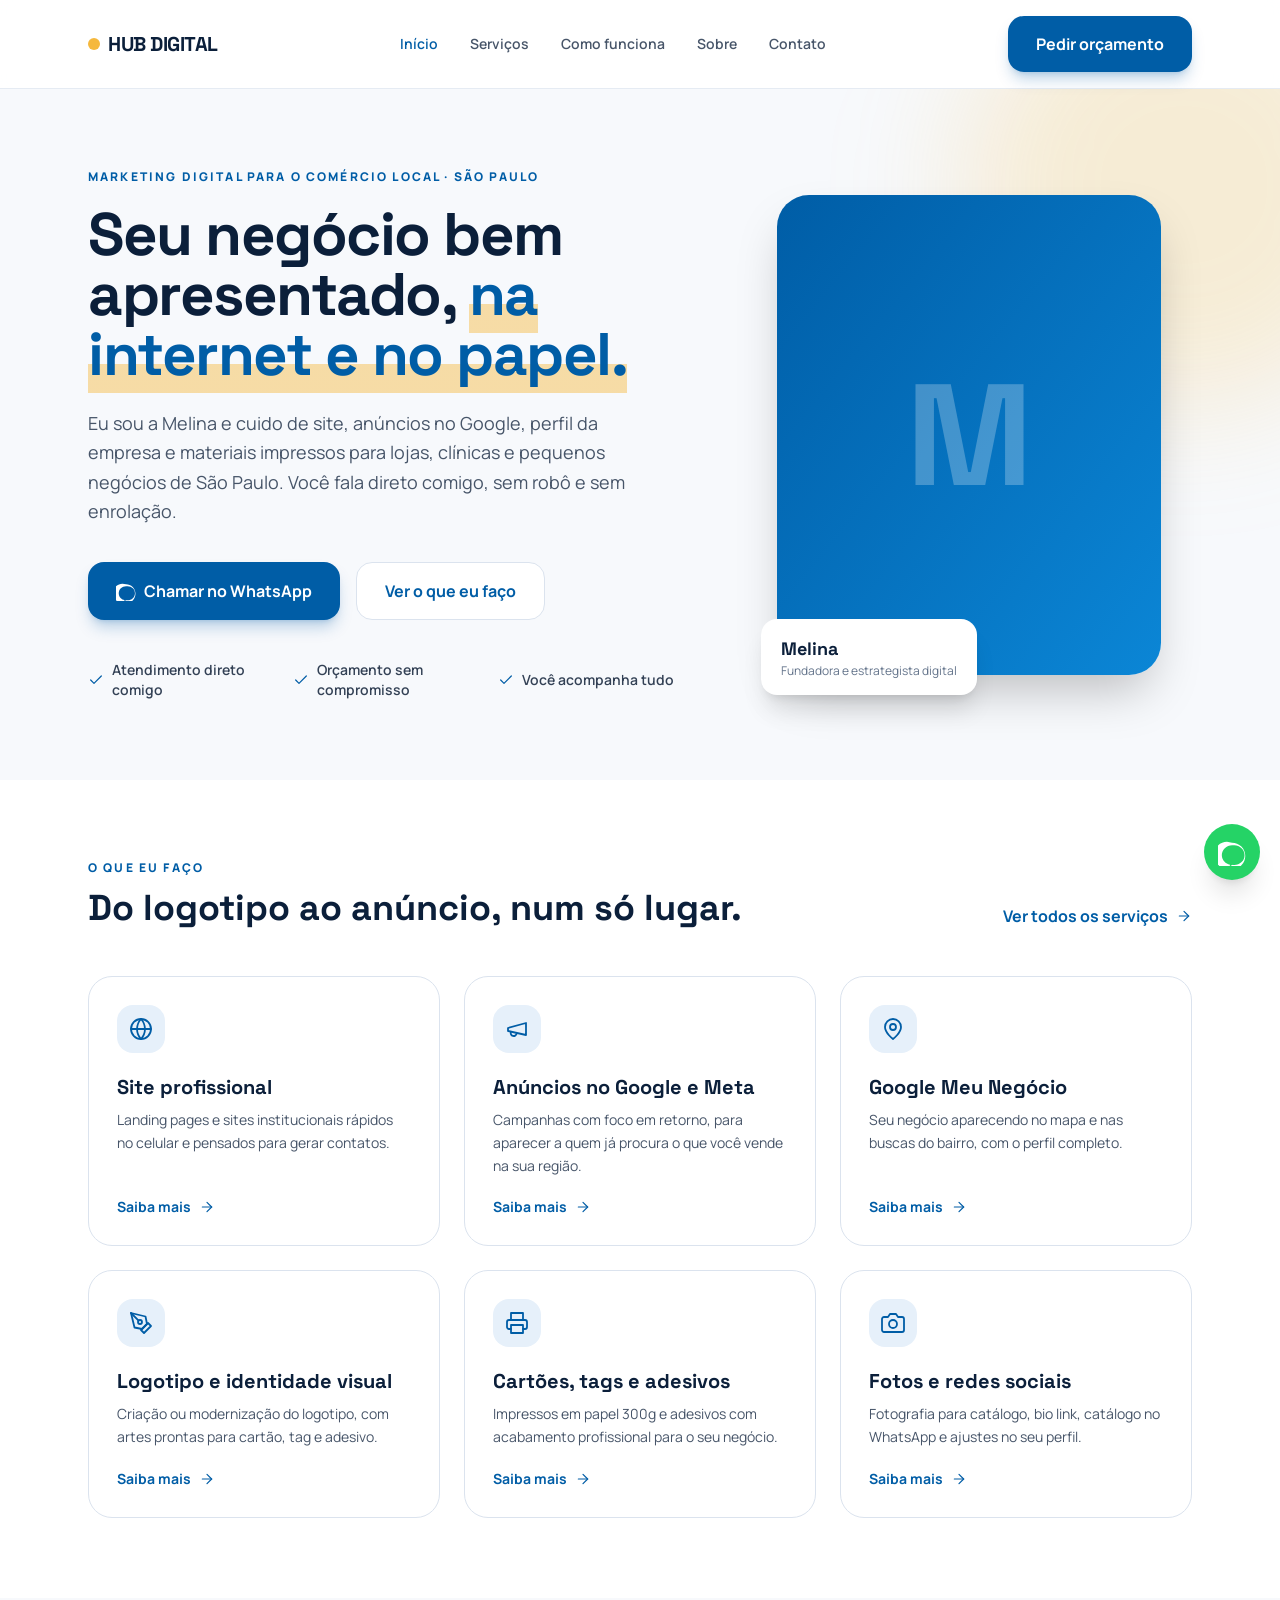
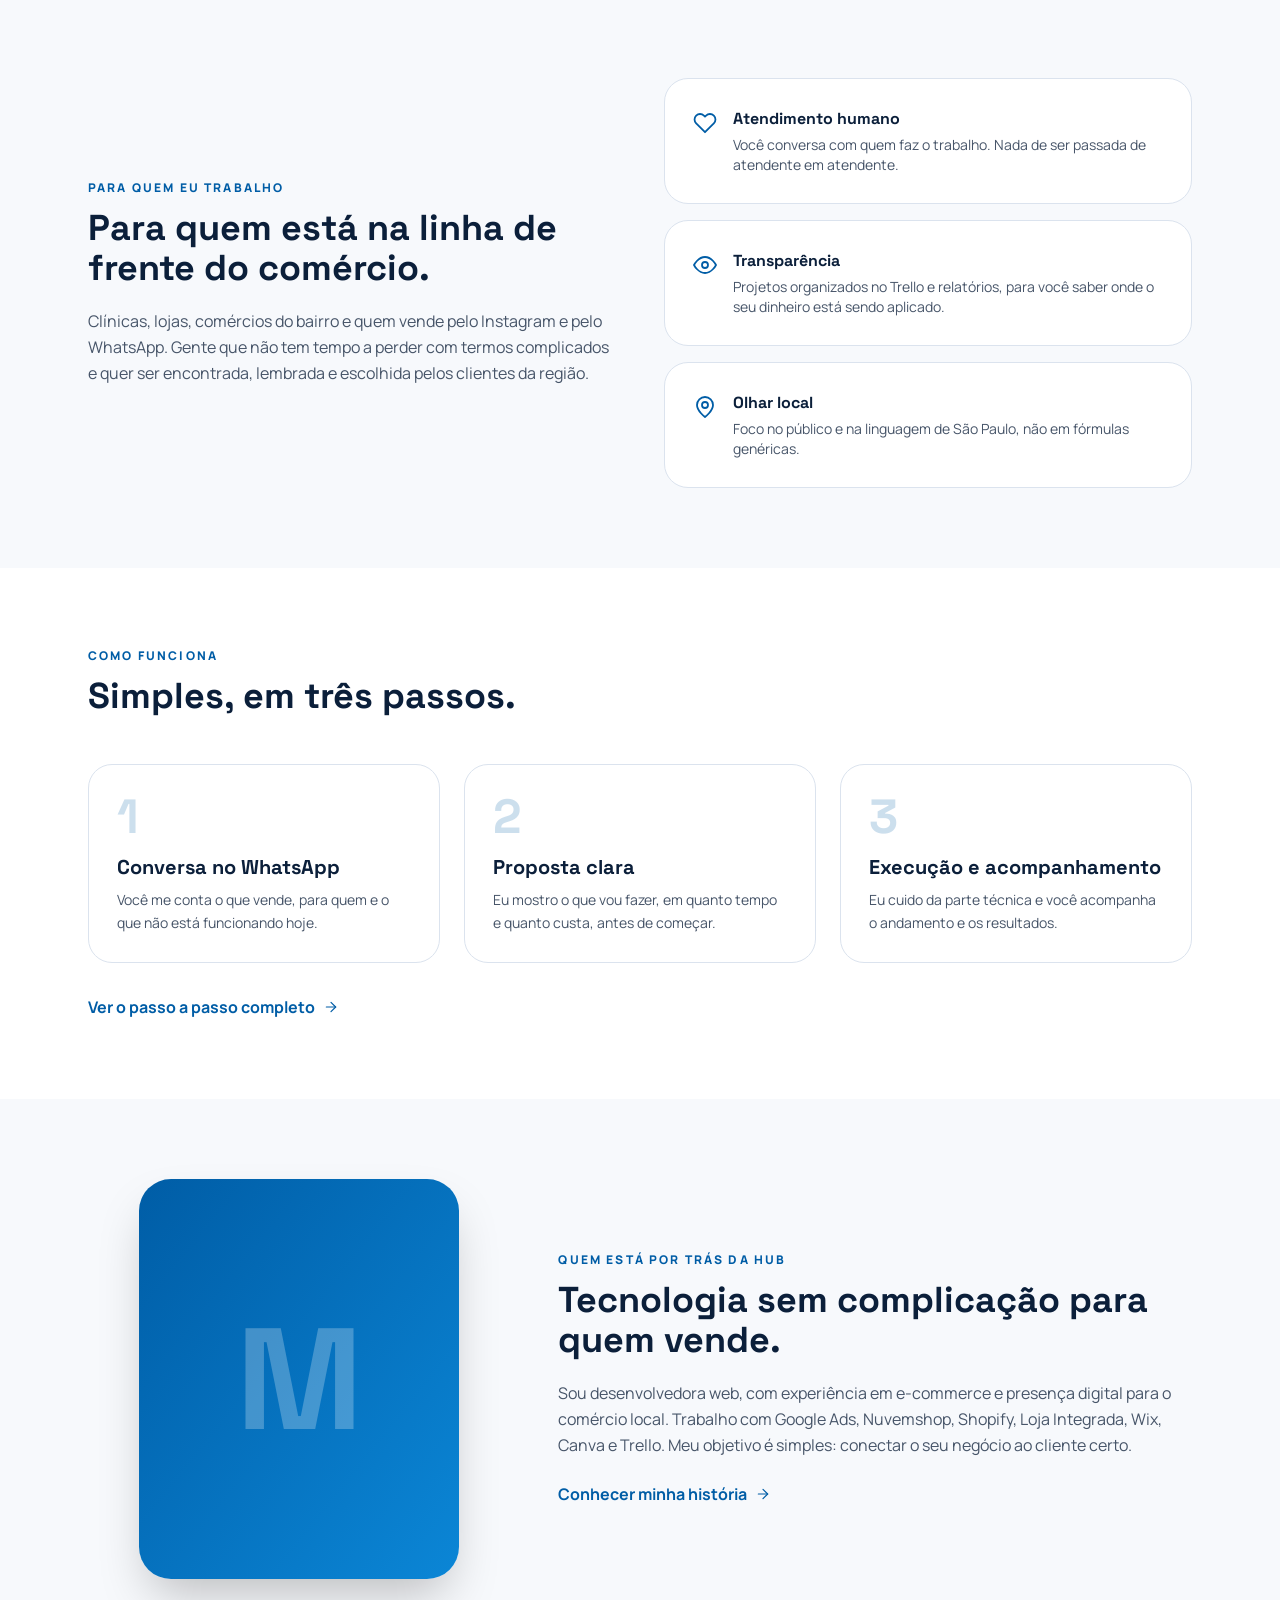
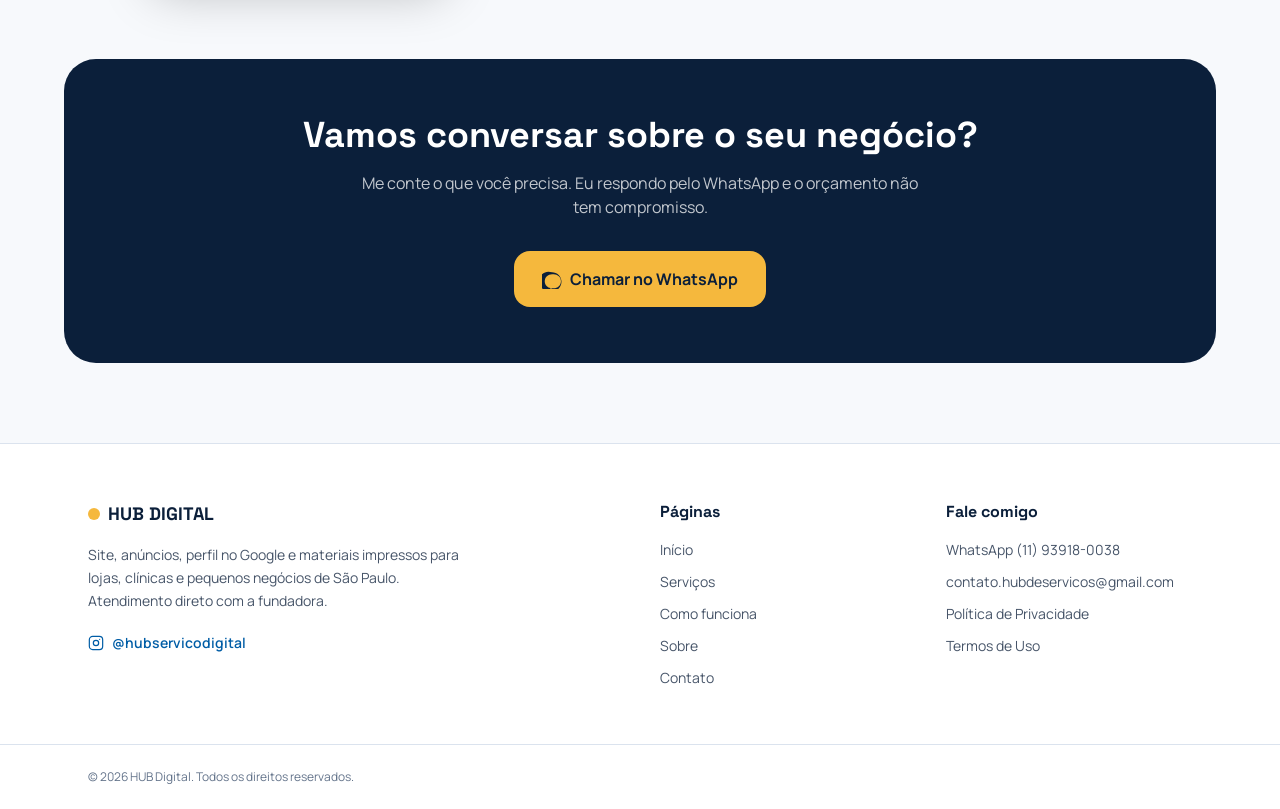
==== commit 11d00de8: "Add files via upload" ====
--- a/index.html
+++ b/index.html
@@ -1,679 +1,265 @@
-<!DOCTYPE html>
-<html lang="pt-BR">
-<head>
-  <meta charset="UTF-8"/>
-  <meta name="viewport" content="width=device-width, initial-scale=1.0"/>
-  <meta name="google-site-verification" content="Nj60n_sOIVMKqlAEULrdJ3BVdM9qgqcO2cnFme-LAiE"/>
-  <title>Hub Digital Curator | Estratégia Digital em São Paulo</title>
-  <meta name="description" content="Soluções em tráfego pago, presença digital e gestão de leads para o seu negócio em São Paulo."/>
-  <meta property="og:title" content="Hub de Serviços | Estratégia Digital"/>
-  <meta property="og:description" content="Soluções em tráfego pago, presença digital e gestão de leads para o seu negócio."/>
-  <meta property="og:image" content="https://raw.githubusercontent.com/FortAwesome/Font-Awesome/master/svgs/solid/rocket.svg"/>
-
-  <!-- Redirect /index.html → / -->
-  <script>
-    if (location.pathname === '/index.html') {
-      location.replace('/');
-    }
-  </script>
-
-  <!-- Google Tag Manager -->
-  <script async src="https://www.googletagmanager.com/gtag/js?id=AW-18099762359"></script>
-  <script>
-    window.dataLayer = window.dataLayer || [];
-    function gtag(){dataLayer.push(arguments);}
-    gtag('js', new Date());
-    gtag('config', 'AW-18099762359');
-  </script>
-
-  <!-- Fonts -->
-  <link href="https://fonts.googleapis.com/css2?family=Space+Grotesk:wght@300..700&family=Manrope:wght@200..800&family=Inter:wght@300..700&display=swap" rel="stylesheet"/>
-  <link href="https://fonts.googleapis.com/css2?family=Material+Symbols+Outlined:wght,FILL@100..700,0..1&display=swap" rel="stylesheet"/>
-
-  <!-- Tailwind -->
-  <script src="https://cdn.tailwindcss.com?plugins=forms,container-queries"></script>
-  <script id="tailwind-config">
-    tailwind.config = {
-      darkMode: "class",
-      theme: {
-        extend: {
-          colors: {
-            "secondary-fixed": "#d5e3ff",
-            "inverse-on-surface": "#ebf1ff",
-            "primary-fixed": "#d3e4ff",
-            "on-background": "#001c3b",
-            "on-primary-fixed": "#001c38",
-            "error": "#ba1a1a",
-            "surface-dim": "#c7dbff",
-            "on-error-container": "#93000a",
-            "tertiary-fixed-dim": "#91cdff",
-            "secondary-fixed-dim": "#b1c7f0",
-            "surface-tint": "#0060aa",
-            "on-tertiary-container": "#fcfcff",
-            "inverse-surface": "#193151",
-            "surface": "#f9f9ff",
-            "surface-bright": "#f9f9ff",
-            "outline": "#717783",
-            "on-primary-container": "#fdfcff",
-            "primary-container": "#0576cf",
-            "on-secondary-container": "#465c7f",
-            "primary-fixed-dim": "#a3c9ff",
-            "inverse-primary": "#a3c9ff",
-            "on-secondary": "#ffffff",
-            "on-secondary-fixed-variant": "#314769",
-            "tertiary-container": "#007bb8",
-            "tertiary-fixed": "#cce5ff",
-            "surface-container": "#e7eeff",
-            "surface-container-low": "#f0f3ff",
-            "surface-container-lowest": "#ffffff",
-            "on-tertiary": "#ffffff",
-            "background": "#f9f9ff",
-            "secondary": "#495f82",
-            "error-container": "#ffdad6",
-            "primary": "#005da6",
-            "surface-container-high": "#dee8ff",
-            "on-surface": "#001c3b",
-            "on-tertiary-fixed": "#001e31",
-            "on-tertiary-fixed-variant": "#004b72",
-            "outline-variant": "#c0c7d4",
-            "on-primary-fixed-variant": "#004882",
-            "on-secondary-fixed": "#001c3b",
-            "tertiary": "#006193",
-            "surface-variant": "#d5e3ff",
-            "on-primary": "#ffffff",
-            "on-error": "#ffffff",
-            "secondary-container": "#bfd5fe",
-            "surface-container-highest": "#d5e3ff",
-            "on-surface-variant": "#414752"
-          },
-          borderRadius: {
-            DEFAULT: "0.25rem",
-            lg: "0.5rem",
-            xl: "0.75rem",
-            "2xl": "1rem",
-            "3xl": "1.5rem",
-            full: "9999px"
-          },
-          fontFamily: {
-            headline: ["Space Grotesk"],
-            body: ["Manrope"],
-            label: ["Inter"]
-          }
-        }
-      }
-    }
-  </script>
-
-  <style>
-    .material-symbols-outlined {
-      font-variation-settings: 'FILL' 0, 'wght' 400, 'GRAD' 0, 'opsz' 24;
-    }
-    .hide-scrollbar::-webkit-scrollbar { display: none; }
-    .hide-scrollbar { -ms-overflow-style: none; scrollbar-width: none; }
-
-    /* Pricing */
-    .pricing-grid {
-      display: grid;
-      grid-template-columns: repeat(auto-fit, minmax(280px, 1fr));
-      gap: 30px;
-      max-width: 1100px;
-      margin: 40px auto;
-    }
-    .plan-card {
-      background: #ffffff;
-      border: 1px solid #e2e8f0;
-      padding: 40px;
-      border-radius: 24px;
-      transition: all 0.3s ease;
-      display: flex;
-      flex-direction: column;
-      align-items: center;
-      position: relative;
-    }
-    .plan-card:hover {
-      transform: translateY(-8px);
-      border-color: #005da6;
-      box-shadow: 0 20px 40px rgba(0,93,166,0.12);
-    }
-    .plan-card.pro {
-      border: 2px solid #005da6;
-      background: #f0f7ff;
-    }
-    .plan-price {
-      font-size: 42px;
-      font-weight: 800;
-      color: #001c3b;
-      margin: 20px 0;
-      font-family: 'Space Grotesk', sans-serif;
-    }
-    .plan-price span { font-size: 16px; color: #414752; font-weight: 400; }
-    .plan-features { text-align: left; width: 100%; margin-bottom: 30px; list-style: none; padding: 0; }
-    .plan-features li {
-      margin-bottom: 12px;
-      font-size: 14px;
-      color: #414752;
-      display: flex;
-      align-items: center;
-      gap: 10px;
-    }
-    .btn-plan {
-      width: 100%;
-      background: #005da6;
-      color: #fff;
-      padding: 16px;
-      border-radius: 16px;
-      text-decoration: none;
-      font-weight: 700;
-      transition: 0.2s;
-      text-align: center;
-      display: block;
-    }
-    .btn-plan:hover { opacity: 0.9; transform: scale(1.02); }
-
-    /* Mobile menu */
-    #mobile-menu {
-      display: none;
-      flex-direction: column;
-      gap: 0;
-      position: absolute;
-      top: 100%;
-      left: 0;
-      right: 0;
-      background: white;
-      box-shadow: 0 20px 40px rgba(0,28,59,0.10);
-      border-top: 1px solid #e2e8f0;
-      z-index: 100;
-    }
-    #mobile-menu.open { display: flex; }
-    #mobile-menu a {
-      padding: 16px 24px;
-      font-weight: 500;
-      color: #475569;
-      font-family: 'Inter', sans-serif;
-      font-size: 15px;
-      border-bottom: 1px solid #f1f5f9;
-      transition: background 0.2s;
-    }
-    #mobile-menu a:hover { background: #f8fafc; color: #1e40af; }
-    #mobile-menu a:last-child { border-bottom: none; }
-
-    /* Slider nav */
-    .slider-track { scroll-behavior: smooth; }
-
-    /* Animations */
-    @keyframes fadeUp {
-      from { opacity: 0; transform: translateY(24px); }
-      to   { opacity: 1; transform: translateY(0); }
-    }
-    .fade-up   { animation: fadeUp 0.7s ease both; }
-    .fade-up-2 { animation: fadeUp 0.7s 0.15s ease both; }
-    .fade-up-3 { animation: fadeUp 0.7s 0.3s ease both; }
-
-    @keyframes pulse-dot {
-      0%, 100% { opacity: 1; }
-      50% { opacity: 0.4; }
-    }
-    .pulse-dot { animation: pulse-dot 1.8s ease-in-out infinite; }
-  </style>
-</head>
-<body class="bg-surface font-body text-on-surface">
-
-<!-- ===== TOP NAVIGATION ===== -->
-<nav class="w-full sticky top-0 z-50 bg-white/90 backdrop-blur-xl shadow-[0_4px_40px_rgba(0,28,59,0.07)] relative">
-  <div class="flex justify-between items-center w-full px-6 md:px-8 py-4 max-w-7xl mx-auto">
-
-    <!-- Logo -->
-    <a href="index.html" class="text-2xl font-black text-blue-900 tracking-tighter font-headline">
-      HUB DIGITAL
-    </a>
-
-    <!-- Links Desktop -->
-    <div class="hidden md:flex gap-8 items-center">
-      <a href="index.html"    class="text-slate-600 font-medium hover:text-blue-600 transition-colors duration-300 font-label text-sm">Início</a>
-      <a href="servicos.html" class="text-slate-600 font-medium hover:text-blue-600 transition-colors duration-300 font-label text-sm">Serviços</a>
-      <a href="metodo.html"   class="text-slate-600 font-medium hover:text-blue-600 transition-colors duration-300 font-label text-sm">Método HUB</a>
-      <a href="#planos"       class="text-slate-600 font-medium hover:text-blue-600 transition-colors duration-300 font-label text-sm">Planos</a>
-      <a href="sobre.html"    class="text-slate-600 font-medium hover:text-blue-600 transition-colors duration-300 font-label text-sm">Sobre</a>
-      <a href="contato.html"  class="text-slate-600 font-medium hover:text-blue-600 transition-colors duration-300 font-label text-sm">Contato</a>
-      <a href="https://hubservicodigital.com.br/crm/" class="flex items-center gap-2 text-slate-500 font-medium border border-slate-200 px-4 py-2 rounded-lg hover:bg-slate-50 transition-all duration-300 text-sm font-label">
-        <span class="material-symbols-outlined" style="font-size:18px;">admin_panel_settings</span>
-        Login Admin
-      </a>
-    </div>
-
-    <!-- CTA + Hamburguer -->
-    <div class="flex items-center gap-3">
-      <a href="https://docs.google.com/forms/d/e/1FAIpQLSdWKYXu30_4jYYQ_xXAV6XlnwPNNtrnmYZ8px_PX2SxrrYoBg/viewform"
-         target="_blank"
-         class="bg-gradient-to-br from-primary to-primary-container text-white px-6 py-3 rounded-xl font-bold font-headline text-sm transition-transform hover:scale-[1.03] active:opacity-80 shadow-lg shadow-primary/20">
-        Orçamento
-      </a>
-      <!-- Hamburguer mobile -->
-      <button id="menu-btn" class="md:hidden flex items-center justify-center w-10 h-10 rounded-lg hover:bg-slate-100 transition-colors" aria-label="Abrir menu" aria-expanded="false">
-        <span class="material-symbols-outlined text-slate-700">menu</span>
-      </button>
-    </div>
-  </div>
-
-  <!-- Mobile Menu -->
-  <div id="mobile-menu" role="navigation" aria-label="Menu mobile">
-    <a href="index.html">Início</a>
-    <a href="servicos.html">Serviços</a>
-    <a href="metodo.html">Método HUB</a>
-    <a href="#planos">Planos &amp; Preços</a>
-    <a href="sobre.html">Sobre</a>
-    <a href="contato.html">Contato</a>
-    <a href="https://hubservicodigital.com.br/crm/" class="flex items-center gap-2">
-      <span class="material-symbols-outlined" style="font-size:16px;">admin_panel_settings</span>
-      Login Administrativo
-    </a>
-    <a href="https://api.whatsapp.com/send?phone=5511939180038" target="_blank" class="text-green-700 font-bold flex items-center gap-2">
-      <span class="material-symbols-outlined" style="font-size:16px;">chat</span>
-      WhatsApp HUB
-    </a>
-  </div>
-</nav>
-
-<!-- ===== HERO ===== -->
-<section class="relative pt-28 pb-24 overflow-hidden">
-  <!-- Background blobs decorativos -->
-  <div class="absolute top-0 right-0 w-[600px] h-[600px] bg-primary/5 rounded-full blur-[120px] -translate-y-1/3 translate-x-1/4 pointer-events-none"></div>
-  <div class="absolute bottom-0 left-0 w-[400px] h-[400px] bg-tertiary/5 rounded-full blur-[100px] pointer-events-none"></div>
-
-  <div class="max-w-7xl mx-auto px-6 md:px-8 grid grid-cols-1 lg:grid-cols-2 gap-16 items-center">
-    <!-- Copy -->
-    <div class="relative z-10">
-      <span class="fade-up inline-flex items-center px-4 py-2 rounded-full bg-secondary-container text-on-secondary-container text-xs font-bold mb-6 tracking-widest font-label uppercase">
-        São Paulo Digital Hub
-      </span>
-      <h1 class="fade-up-2 text-5xl md:text-6xl lg:text-7xl font-headline font-bold text-on-surface leading-[1.1] tracking-tighter mb-8">
-        Presença Digital para sua Empresa <span class="text-primary">em toda São Paulo.</span>
-      </h1>
-      <p class="fade-up-3 text-xl text-on-surface-variant max-w-xl mb-12 leading-relaxed">
-        A HUB Digital Curator transforma sua marca com estratégias de alto impacto. Sem limites geográficos, apenas resultados concretos na maior metrópole da América Latina.
-      </p>
-      <div class="fade-up-3 flex flex-wrap gap-4">
-        <a href="https://api.whatsapp.com/send?phone=5511939180038&text=Olá! Quero falar com um especialista."
-           target="_blank"
-           class="px-10 py-5 rounded-3xl bg-gradient-to-br from-primary to-primary-container text-white font-bold text-lg shadow-xl shadow-primary/20 hover:scale-[1.02] transition-transform flex items-center gap-3">
-          Falar com Especialista
-          <span class="material-symbols-outlined">arrow_forward</span>
-        </a>
-        <a href="servicos.html"
-           class="px-10 py-5 rounded-3xl bg-surface-container-low text-primary font-bold text-lg hover:bg-surface-container transition-colors">
-          Ver Serviços
-        </a>
-      </div>
-    </div>
-
-    <!-- Imagem Hero -->
-    <div class="relative">
-      <div class="aspect-square rounded-[3rem] overflow-hidden shadow-2xl rotate-3 bg-primary-fixed/20 relative group">
-        <img
-          class="w-full h-full object-cover transform group-hover:scale-110 transition-transform duration-700"
-          src="https://lh3.googleusercontent.com/aida-public/[base64]"
-          alt="Vista aérea do skyline de São Paulo à noite com luzes da cidade e arranha-céus em tons azuis"
-        />
-        <div class="absolute inset-0 bg-gradient-to-t from-on-surface/60 to-transparent"></div>
-        <div class="absolute bottom-8 left-8 right-8 text-white">
-          <div class="text-4xl font-headline font-bold mb-2">24/7</div>
-          <p class="font-label uppercase tracking-widest text-sm opacity-80">Cobertura Metropolitana Total</p>
-        </div>
-      </div>
-      <div class="absolute -top-12 -right-12 w-48 h-48 bg-tertiary/10 rounded-full blur-3xl pointer-events-none"></div>
-      <div class="absolute -bottom-12 -left-12 w-64 h-64 bg-primary/10 rounded-full blur-3xl pointer-events-none"></div>
-    </div>
-  </div>
-</section>
-
-<!-- ===== SERVICES SLIDER ===== -->
-<section class="py-24 bg-surface-container-low">
-  <div class="max-w-7xl mx-auto px-6 md:px-8 mb-16 flex flex-col sm:flex-row justify-between items-start sm:items-end gap-6">
-    <div>
-      <h2 class="text-4xl font-headline font-bold text-on-surface mb-4">Serviços &amp; Cases de Sucesso</h2>
-      <p class="text-on-surface-variant max-w-lg">Curadoria digital completa para escalar seu negócio com precisão editorial.</p>
-    </div>
-    <div class="flex gap-4 flex-shrink-0">
-      <button id="prev-slide" aria-label="Slide anterior" class="p-4 rounded-full bg-surface-container-lowest text-primary shadow-sm hover:bg-primary hover:text-white transition-all">
-        <span class="material-symbols-outlined">chevron_left</span>
-      </button>
-      <button id="next-slide" aria-label="Próximo slide" class="p-4 rounded-full bg-surface-container-lowest text-primary shadow-sm hover:bg-primary hover:text-white transition-all">
-        <span class="material-symbols-outlined">chevron_right</span>
-      </button>
-    </div>
-  </div>
-
-  <div id="slider-track" class="slider-track overflow-x-auto hide-scrollbar flex gap-8 px-6 md:px-8 pb-12 snap-x snap-mandatory">
-
-    <!-- Card 1 -->
-    <div class="min-w-[300px] md:min-w-[420px] snap-center aspect-[4/5] rounded-3xl overflow-hidden relative group bg-surface-container-lowest shadow-sm flex-shrink-0">
-      <img class="absolute inset-0 w-full h-full object-cover grayscale group-hover:grayscale-0 transition-all duration-500 opacity-80"
-           src="https://lh3.googleusercontent.com/aida-public/[base64]"
-           alt="Dashboard de analytics mostrando gráficos de performance de campanhas digitais"/>
-      <div class="absolute inset-0 bg-gradient-to-t from-on-surface via-on-surface/20 to-transparent"></div>
-      <div class="absolute bottom-8 left-8 right-8">
-        <span class="text-primary-fixed font-label text-xs font-bold uppercase tracking-[0.2em] mb-3 block">01 / Performance</span>
-        <h3 class="text-3xl font-headline font-bold text-white mb-4">Gestão de Tráfego Pago</h3>
-        <p class="text-white/70 text-sm mb-6">Maximizando ROI em toda a região metropolitana de SP.</p>
-        <a href="servicos.html#trafego" class="text-white flex items-center gap-2 font-bold group-hover:gap-4 transition-all">
-          Detalhes <span class="material-symbols-outlined text-sm">north_east</span>
-        </a>
-      </div>
-    </div>
-
-    <!-- Card 2 -->
-    <div class="min-w-[300px] md:min-w-[420px] snap-center aspect-[4/5] rounded-3xl overflow-hidden relative group bg-surface-container-lowest shadow-sm flex-shrink-0">
-      <img class="absolute inset-0 w-full h-full object-cover grayscale group-hover:grayscale-0 transition-all duration-500 opacity-80"
-           src="https://lh3.googleusercontent.com/aida-public/[base64]"
-           alt="Criação de conteúdo para redes sociais com identidade visual moderna"/>
-      <div class="absolute inset-0 bg-gradient-to-t from-on-surface via-on-surface/20 to-transparent"></div>
-      <div class="absolute bottom-8 left-8 right-8">
-        <span class="text-primary-fixed font-label text-xs font-bold uppercase tracking-[0.2em] mb-3 block">02 / Conteúdo</span>
-        <h3 class="text-3xl font-headline font-bold text-white mb-4">Autoridade em Redes Sociais</h3>
-        <p class="text-white/70 text-sm mb-6">Narrativas visuais que conectam marcas a paulistanos.</p>
-        <!-- Corrigido: link agora aponta para a página de serviços, consistente com os demais cards -->
-        <a href="servicos.html#social" class="text-white flex items-center gap-2 font-bold group-hover:gap-4 transition-all">
-          Detalhes <span class="material-symbols-outlined text-sm">north_east</span>
-        </a>
-      </div>
-    </div>
-
-    <!-- Card 3 -->
-    <div class="min-w-[300px] md:min-w-[420px] snap-center aspect-[4/5] rounded-3xl overflow-hidden relative group bg-surface-container-lowest shadow-sm flex-shrink-0">
-      <img class="absolute inset-0 w-full h-full object-cover grayscale group-hover:grayscale-0 transition-all duration-500 opacity-80"
-           src="https://lh3.googleusercontent.com/aida-public/[base64]"
-           alt="Desenvolvimento web com código limpo e interfaces modernas em tela de computador"/>
-      <div class="absolute inset-0 bg-gradient-to-t from-on-surface via-on-surface/20 to-transparent"></div>
-      <div class="absolute bottom-8 left-8 right-8">
-        <span class="text-primary-fixed font-label text-xs font-bold uppercase tracking-[0.2em] mb-3 block">03 / Plataforma</span>
-        <h3 class="text-3xl font-headline font-bold text-white mb-4">Desenvolvimento Web</h3>
-        <p class="text-white/70 text-sm mb-6">Sites que funcionam como verdadeiras filiais digitais.</p>
-        <a href="servicos.html#web" class="text-white flex items-center gap-2 font-bold group-hover:gap-4 transition-all">
-          Detalhes <span class="material-symbols-outlined text-sm">north_east</span>
-        </a>
-      </div>
-    </div>
-
-    <!-- Card mais -->
-    <div class="min-w-[300px] md:min-w-[420px] snap-center aspect-[4/5] rounded-3xl overflow-hidden relative group bg-surface-container-lowest shadow-sm flex-shrink-0 flex items-center justify-center border-2 border-dashed border-outline-variant">
-      <div class="text-center p-8">
-        <span class="material-symbols-outlined text-5xl text-primary mb-4">more_horiz</span>
-        <h3 class="text-xl font-headline font-bold text-on-surface mb-2">Explore mais +6 Cases</h3>
-        <p class="text-on-surface-variant text-sm mb-6">SEO, Branding, CRM e muito mais.</p>
-        <a href="servicos.html" class="inline-flex items-center gap-2 px-6 py-3 bg-primary text-white rounded-2xl font-bold text-sm hover:opacity-90 transition-opacity">
-          Ver todos os serviços <span class="material-symbols-outlined text-sm">arrow_forward</span>
-        </a>
-      </div>
-    </div>
-
-  </div>
-</section>
-
-<!-- ===== PLANOS CRM ===== -->
-<section id="planos" class="py-24 bg-surface-container-low border-y border-outline-variant/20">
-  <div class="max-w-7xl mx-auto px-6 md:px-8">
-    <div class="text-center mb-16">
-      <span class="text-primary font-label text-xs font-bold uppercase tracking-[0.2em] mb-3 block">Investimento &amp; Retorno</span>
-      <h2 class="text-5xl font-headline font-bold text-on-surface">Planos NegoHub CRM</h2>
-      <p class="text-on-surface-variant mt-4 max-w-lg mx-auto">Escolha o plano ideal para o tamanho e a ambição do seu negócio.</p>
-    </div>
-
-    <div class="pricing-grid">
-      <!-- Starter -->
-      <div class="plan-card bg-surface-container-lowest shadow-sm">
-        <h3 class="text-xl font-bold font-headline text-on-surface">Starter</h3>
-        <div class="plan-price">R$ 197<span>/mês</span></div>
-        <ul class="plan-features">
-          <li><span class="material-symbols-outlined text-primary text-sm">check_circle</span> Até 500 Leads</li>
-          <li><span class="material-symbols-outlined text-primary text-sm">check_circle</span> 1 Usuário Adm</li>
-          <li><span class="material-symbols-outlined text-primary text-sm">check_circle</span> Funil Estratégico</li>
-          <li><span class="material-symbols-outlined text-primary text-sm">check_circle</span> Histórico de Notas</li>
-        </ul>
-        <a href="https://api.whatsapp.com/send?phone=5511939180038&text=Olá! Quero assinar o Plano Starter." target="_blank" class="btn-plan">Começar Agora</a>
-      </div>
-
-      <!-- Pro (destaque) -->
-      <div class="plan-card pro shadow-xl">
-        <div style="position:absolute; top:-15px; left:50%; transform:translateX(-50%); background:#005da6; color:white; padding:6px 20px; border-radius:99px; font-size:10px; font-weight:900; letter-spacing:1px; white-space:nowrap; font-family:'Inter',sans-serif;">
-          ESCOLHA PROFISSIONAL
-        </div>
-        <h3 class="text-xl font-bold font-headline text-on-surface">Pro</h3>
-        <div class="plan-price">R$ 697<span>/mês</span></div>
-        <ul class="plan-features">
-          <li><span class="material-symbols-outlined text-primary text-sm">check_circle</span> Leads Ilimitados</li>
-          <li><span class="material-symbols-outlined text-primary text-sm">check_circle</span> Até 10 Usuários</li>
-          <li><span class="material-symbols-outlined text-primary text-sm">check_circle</span> White-label (Sua Marca)</li>
-          <li><span class="material-symbols-outlined text-primary text-sm">check_circle</span> Templates WhatsApp</li>
-        </ul>
-        <a href="https://api.whatsapp.com/send?phone=5511939180038&text=Olá! Quero assinar o Plano PRO." target="_blank" class="btn-plan">Assinar Plano Pro</a>
-      </div>
-
-      <!-- Business -->
-      <div class="plan-card bg-surface-container-lowest shadow-sm">
-        <h3 class="text-xl font-bold font-headline text-on-surface">Business</h3>
-        <div class="plan-price">R$ 1.897<span>/mês</span></div>
-        <ul class="plan-features">
-          <li><span class="material-symbols-outlined text-primary text-sm">check_circle</span> Usuários Ilimitados</li>
-          <li><span class="material-symbols-outlined text-primary text-sm">check_circle</span> Tudo do Plano Pro</li>
-          <li><span class="material-symbols-outlined text-primary text-sm">check_circle</span> Gestor de Conta</li>
-          <li><span class="material-symbols-outlined text-primary text-sm">check_circle</span> Treinamento de Equipe</li>
-        </ul>
-        <a href="https://api.whatsapp.com/send?phone=5511939180038&text=Olá! Quero saber mais sobre o Plano Business." target="_blank" class="btn-plan">Falar com Consultor</a>
-      </div>
-    </div>
-  </div>
-</section>
-
-<!-- ===== SERVIÇOS DETALHADOS ===== -->
-<section class="py-32 bg-surface">
-  <div class="max-w-7xl mx-auto px-6 md:px-8">
-    <div class="flex flex-col lg:flex-row gap-16 mb-24">
-      <div class="lg:w-1/3">
-        <h2 class="text-5xl font-headline font-bold text-on-surface lg:sticky lg:top-32">Nossa Curadoria de Serviços.</h2>
-      </div>
-      <div class="lg:w-2/3 grid grid-cols-1 md:grid-cols-2 gap-x-12 gap-y-24">
-
-        <!-- Serviço 1 -->
-        <div class="group">
-          <div class="w-16 h-16 rounded-2xl bg-primary-fixed flex items-center justify-center mb-8 group-hover:rotate-6 transition-transform">
-            <span class="material-symbols-outlined text-primary text-3xl">ads_click</span>
-          </div>
-          <h4 class="text-2xl font-headline font-bold mb-4">Google &amp; Meta Ads</h4>
-          <p class="text-on-surface-variant leading-relaxed mb-6">Campanhas segmentadas por distritos, garantindo que sua mensagem chegue a quem realmente importa em São Paulo.</p>
-          <span class="text-xs font-bold text-primary font-label uppercase tracking-widest">Estratégia Premium</span>
-        </div>
-
-        <!-- Serviço 2 -->
-        <div class="group">
-          <div class="w-16 h-16 rounded-2xl bg-tertiary-fixed flex items-center justify-center mb-8 group-hover:rotate-6 transition-transform">
-            <span class="material-symbols-outlined text-tertiary text-3xl">brush</span>
-          </div>
-          <h4 class="text-2xl font-headline font-bold mb-4">Identidade Visual</h4>
-          <p class="text-on-surface-variant leading-relaxed mb-6">Design que transmite a autoridade e a sofisticação necessárias para se destacar no mercado corporativo paulistano.</p>
-          <span class="text-xs font-bold text-tertiary font-label uppercase tracking-widest">Design Visual</span>
-        </div>
-
-        <!-- Serviço 3 -->
-        <div class="group">
-          <div class="w-16 h-16 rounded-2xl bg-secondary-fixed flex items-center justify-center mb-8 group-hover:rotate-6 transition-transform">
-            <span class="material-symbols-outlined text-secondary text-3xl">trending_up</span>
-          </div>
-          <h4 class="text-2xl font-headline font-bold mb-4">Inbound Marketing</h4>
-          <p class="text-on-surface-variant leading-relaxed mb-6">Atração e conversão de leads qualificados através de conteúdo estratégico e automação inteligente.</p>
-          <span class="text-xs font-bold text-secondary font-label uppercase tracking-widest">Motor de Crescimento</span>
-        </div>
-
-        <!-- Serviço 4 -->
-        <div class="group">
-          <div class="w-16 h-16 rounded-2xl bg-outline-variant/30 flex items-center justify-center mb-8 group-hover:rotate-6 transition-transform">
-            <span class="material-symbols-outlined text-on-surface text-3xl">hub</span>
-          </div>
-          <h4 class="text-2xl font-headline font-bold mb-4">SEO Local São Paulo</h4>
-          <p class="text-on-surface-variant leading-relaxed mb-6">Otimização completa para que sua empresa domine as buscas em todos os bairros e zonas da capital.</p>
-          <span class="text-xs font-bold text-on-surface font-label uppercase tracking-widest">SEO Metropolitano</span>
-        </div>
-
-      </div>
-    </div>
-  </div>
-</section>
-
-<!-- ===== COBERTURA SP ===== -->
-<section class="py-24 bg-on-surface text-white rounded-t-[4rem] overflow-hidden">
-  <div class="max-w-7xl mx-auto px-6 md:px-8 relative">
-    <div class="absolute -top-24 -right-24 w-96 h-96 bg-primary opacity-20 blur-[120px] pointer-events-none"></div>
-    <div class="grid grid-cols-1 lg:grid-cols-2 gap-16 items-center">
-      <div>
-        <div class="inline-flex items-center gap-2 px-4 py-2 rounded-full border border-white/20 mb-8 font-label text-sm uppercase tracking-widest">
-          <span class="w-2 h-2 rounded-full bg-green-400 pulse-dot"></span>
-          Disponibilidade Imediata
-        </div>
-        <h2 class="text-5xl md:text-6xl font-headline font-bold mb-8 leading-tight">
-          Atendimento em toda <span class="text-primary-fixed">São Paulo.</span>
-        </h2>
-        <p class="text-xl text-white/70 mb-12 leading-relaxed">
-          Esqueça as limitações de bairro. Nossa estrutura digital permite uma cobertura completa da Zona Sul à Zona Norte, da Leste à Oeste. Onde houver oportunidade, a HUB estará lá com você.
-        </p>
-        <div class="grid grid-cols-2 gap-8 border-t border-white/10 pt-12">
-          <div>
-            <div class="text-4xl font-headline font-bold mb-2">100%</div>
-            <p class="text-white/50 text-sm font-label uppercase tracking-wider">Cobertura na Capital</p>
-          </div>
-          <div>
-            <div class="text-4xl font-headline font-bold mb-2">24h</div>
-            <p class="text-white/50 text-sm font-label uppercase tracking-wider">Suporte Digital</p>
-          </div>
-        </div>
-      </div>
-
-      <div class="relative h-[500px] rounded-3xl overflow-hidden shadow-2xl">
-        <img class="w-full h-full object-cover"
-             src="https://lh3.googleusercontent.com/aida-public/[base64]"
-             alt="Mapa estilizado de São Paulo com nós digitais luminosos conectando diferentes regiões da cidade"/>
-        <div class="absolute inset-0 bg-primary/20 mix-blend-overlay"></div>
-      </div>
-    </div>
-  </div>
-</section>
-
-<!-- ===== FOOTER ===== -->
-<footer class="w-full bg-slate-50">
-  <div class="grid grid-cols-1 md:grid-cols-3 gap-12 max-w-7xl mx-auto px-6 md:px-8 py-16">
-
-    <!-- Coluna 1: Brand -->
-    <div class="space-y-6">
-      <div class="text-lg font-bold text-blue-900 uppercase tracking-tighter font-headline">HUB DIGITAL</div>
-      <p class="text-slate-500 font-body text-sm leading-relaxed">
-        Especialistas em curadoria digital e estratégias de crescimento para empresas que buscam autoridade no mercado de São Paulo.
-      </p>
-      <div class="flex gap-4">
-        <a href="https://instagram.com/" target="_blank" aria-label="Instagram" class="w-10 h-10 rounded-full bg-white shadow-sm flex items-center justify-center hover:text-blue-700 transition-colors border border-slate-100">
-          <span class="material-symbols-outlined text-sm">share</span>
-        </a>
-        <a href="https://linkedin.com/" target="_blank" aria-label="LinkedIn" class="w-10 h-10 rounded-full bg-white shadow-sm flex items-center justify-center hover:text-blue-700 transition-colors border border-slate-100">
-          <span class="material-symbols-outlined text-sm">work</span>
-        </a>
-      </div>
-    </div>
-
-    <!-- Coluna 2: Links -->
-    <div class="grid grid-cols-2 gap-8">
-      <div>
-        <h5 class="font-headline font-bold text-on-surface mb-6">Navegação</h5>
-        <ul class="space-y-4 text-sm text-slate-500">
-          <li><a class="hover:text-blue-800 transition-all" href="index.html">Início</a></li>
-          <li><a class="hover:text-blue-800 transition-all" href="servicos.html">Serviços</a></li>
-          <li><a class="hover:text-blue-800 transition-all" href="metodo.html">Método HUB</a></li>
-          <li><a class="hover:text-blue-800 transition-all" href="#planos">Planos</a></li>
-          <li><a class="hover:text-blue-800 transition-all" href="contato.html">Contato</a></li>
-        </ul>
-      </div>
-      <div>
-        <h5 class="font-headline font-bold text-on-surface mb-6">Jurídico</h5>
-        <ul class="space-y-4 text-sm text-slate-500">
-          <li><a class="hover:text-blue-800 transition-all" href="#">Política de Privacidade</a></li>
-          <li><a class="hover:text-blue-800 transition-all" href="#">Termos de Uso</a></li>
-        </ul>
-      </div>
-    </div>
-
-    <!-- Coluna 3: CTA -->
-    <div class="bg-primary-container p-8 rounded-3xl text-white">
-      <h5 class="font-headline font-bold text-xl mb-4">Pronto para começar?</h5>
-      <p class="text-white/80 text-sm mb-8 leading-relaxed">Agende uma consultoria gratuita agora e transforme sua presença digital.</p>
-      <a class="w-full inline-flex items-center justify-center gap-3 bg-white text-primary py-4 rounded-2xl font-bold hover:scale-[1.02] transition-transform shadow-lg"
-         href="https://api.whatsapp.com/send?phone=5511939180038" target="_blank">
-        <span class="material-symbols-outlined">chat</span>
-        WhatsApp HUB
-      </a>
-    </div>
-
-  </div>
-
-  <!-- Bottom bar -->
-  <div class="max-w-7xl mx-auto px-6 md:px-8 py-8 border-t border-slate-200 flex flex-col md:flex-row justify-between items-center gap-4 text-slate-500 text-xs">
-    <p>© 2025 HUB Digital Curator. Soluções para toda São Paulo.</p>
-    <div class="flex gap-8">
-      <a class="hover:text-blue-800 transition-all" href="https://instagram.com/" target="_blank">Instagram</a>
-      <a class="hover:text-blue-800 transition-all" href="https://linkedin.com/" target="_blank">LinkedIn</a>
-    </div>
-  </div>
-</footer>
-
-<!-- ===== WHATSAPP FLUTUANTE ===== -->
-<a class="fixed bottom-8 right-8 z-50 bg-[#25D366] text-white w-16 h-16 rounded-full flex items-center justify-center shadow-2xl hover:scale-110 transition-transform"
-   href="https://api.whatsapp.com/send?phone=5511939180038"
-   target="_blank"
-   aria-label="Abrir WhatsApp HUB Digital">
-  <svg class="w-8 h-8 fill-current" viewBox="0 0 24 24" aria-hidden="true">
-    <path d="M12.031 6.172c-2.32 0-4.518.892-6.193 2.512-3.418 3.3-3.418 8.666 0 11.967 1.133 1.096 2.525 1.842 4.022 2.152l.245.051.107 1.413 1.821-1.127.185-.114.283.041c.493.072.993.108 1.492.108 2.32 0 4.519-.892 6.194-2.512 3.418-3.3 3.418-8.666 0-11.967-1.675-1.62-3.874-2.512-6.157-2.512zm0-2.172c2.901 0 5.8 1.11 8.016 3.33 4.432 4.43 4.432 11.61 0 16.04-2.216 2.22-5.115 3.33-8.016 3.33-.82 0-1.644-.09-2.453-.27l-4.57 2.827-.271-3.567c-1.896-.51-3.642-1.55-5.066-3.01-4.432-4.43-4.432-11.61 0-16.04 2.216-2.22 5.115-3.33 8.016-3.33z"/>
-  </svg>
-</a>
-
-<!-- ===== JAVASCRIPT ===== -->
-<script>
-  // Menu mobile
-  const menuBtn = document.getElementById('menu-btn');
-  const mobileMenu = document.getElementById('mobile-menu');
-  const menuIcon = menuBtn.querySelector('.material-symbols-outlined');
-
-  menuBtn.addEventListener('click', () => {
-    const isOpen = mobileMenu.classList.toggle('open');
-    menuIcon.textContent = isOpen ? 'close' : 'menu';
-    menuBtn.setAttribute('aria-expanded', String(isOpen));
-  });
-
-  // Fechar menu ao clicar em link
-  mobileMenu.querySelectorAll('a').forEach(link => {
-    link.addEventListener('click', () => {
-      mobileMenu.classList.remove('open');
-      menuIcon.textContent = 'menu';
-      menuBtn.setAttribute('aria-expanded', 'false');
-    });
-  });
-
-  // Slider prev/next
-  const track = document.getElementById('slider-track');
-  const slideWidth = () => track.querySelector('[class*="min-w"]').offsetWidth + 32; // gap-8 = 32px
-
-  document.getElementById('prev-slide').addEventListener('click', () => {
-    track.scrollBy({ left: -slideWidth(), behavior: 'smooth' });
-  });
-  document.getElementById('next-slide').addEventListener('click', () => {
-    track.scrollBy({ left: slideWidth(), behavior: 'smooth' });
-  });
-
-  // Scroll suave para âncoras
-  document.querySelectorAll('a[href^="#"]').forEach(anchor => {
-    anchor.addEventListener('click', function(e) {
-      const target = document.querySelector(this.getAttribute('href'));
-      if (target) {
-        e.preventDefault();
-        target.scrollIntoView({ behavior: 'smooth', block: 'start' });
-      }
-    });
-  });
-</script>
-
-</body>
-</html>
+<!DOCTYPE html>
+<html lang="pt-BR">
+<head>
+<meta charset="UTF-8">
+<meta name="viewport" content="width=device-width, initial-scale=1.0">
+<meta name="google-site-verification" content="Nj60n_sOIVMKqlAEULrdJ3BVdM9qgqcO2cnFme-LAiE">
+<title>HUB Digital | Marketing digital para o comércio local de São Paulo</title>
+<meta name="description" content="Site, anúncios no Google, Google Meu Negócio e materiais impressos para lojas, clínicas e pequenos negócios de São Paulo. Atendimento direto com a Melina.">
+<link rel="canonical" href="https://www.hubservicodigital.com.br/">
+<meta property="og:type" content="website">
+<meta property="og:locale" content="pt_BR">
+<meta property="og:site_name" content="HUB Digital">
+<meta property="og:title" content="HUB Digital | Marketing digital para o comércio local de São Paulo">
+<meta property="og:description" content="Site, anúncios no Google, Google Meu Negócio e materiais impressos para lojas, clínicas e pequenos negócios de São Paulo. Atendimento direto com a Melina.">
+<meta property="og:url" content="https://www.hubservicodigital.com.br/">
+<meta property="og:image" content="https://www.hubservicodigital.com.br/assets/og-image.png">
+<meta property="og:image:width" content="1200">
+<meta property="og:image:height" content="630">
+<meta name="twitter:card" content="summary_large_image">
+<link rel="icon" href="assets/favicon.svg" type="image/svg+xml">
+<link rel="preconnect" href="https://fonts.googleapis.com">
+<link rel="preconnect" href="https://fonts.gstatic.com" crossorigin>
+<link href="https://fonts.googleapis.com/css2?family=Space+Grotesk:wght@500;700&family=Manrope:wght@400;500;600;700;800&display=swap" rel="stylesheet">
+<link rel="stylesheet" href="assets/style.css">
+<script type="application/ld+json">
+{"@context":"https://schema.org","@type":"ProfessionalService","name":"HUB Digital","url":"https://www.hubservicodigital.com.br/","telephone":"+55 11 93918-0038","email":"contato.hubdeservicos@gmail.com","areaServed":"São Paulo","founder":{"@type":"Person","name":"Melina"},"sameAs":["https://www.instagram.com/hubservicodigital"],"description":"Site, anúncios no Google, perfil da empresa e materiais impressos para o comércio local de São Paulo."}
+</script>
+<!-- Google Ads: confirme o ID da tag e da conversão no painel do Google Ads -->
+<script async src="https://www.googletagmanager.com/gtag/js?id=AW-18099762359"></script>
+<script>
+window.dataLayer = window.dataLayer || [];
+function gtag(){dataLayer.push(arguments);}
+gtag('js', new Date());
+gtag('config', 'AW-18099762359');
+</script>
+</head>
+<body class="bg-cloud font-body text-ink antialiased">
+<a href="#conteudo" class="sr-only focus:not-sr-only focus:absolute focus:left-4 focus:top-4 focus:z-[100] focus:rounded-lg focus:bg-white focus:px-4 focus:py-2">Ir para o conteúdo</a>
+<header class="sticky top-0 z-50 border-b border-line/70 bg-white/90 backdrop-blur">
+  <div class="mx-auto flex max-w-6xl items-center justify-between px-6 py-4">
+    <a href="/" class="flex items-center gap-2 font-head text-xl font-bold tracking-tight text-ink" aria-label="HUB Digital, página inicial">
+      <span class="inline-block h-3 w-3 rounded-full bg-sun"></span>HUB DIGITAL
+    </a>
+    <nav class="hidden items-center gap-8 md:flex" aria-label="Principal">
+      <a href="/" class="text-sm font-semibold transition-colors text-primary">Início</a>
+      <a href="servicos.html" class="text-sm font-semibold transition-colors text-slate-600 hover:text-primary">Serviços</a>
+      <a href="metodo.html" class="text-sm font-semibold transition-colors text-slate-600 hover:text-primary">Como funciona</a>
+      <a href="sobre.html" class="text-sm font-semibold transition-colors text-slate-600 hover:text-primary">Sobre</a>
+      <a href="contato.html" class="text-sm font-semibold transition-colors text-slate-600 hover:text-primary">Contato</a>
+    </nav>
+    <div class="flex items-center gap-3">
+      <a href="https://api.whatsapp.com/send?phone=5511939180038&text=Ol%C3%A1%21%20Vim%20pelo%20site%20e%20gostaria%20de%20um%20or%C3%A7amento." target="_blank" rel="noopener" data-conv class="btn btn-primary hidden sm:inline-flex">Pedir orçamento</a>
+      <button id="menu-btn" type="button" class="flex h-11 w-11 items-center justify-center rounded-xl border border-line md:hidden" aria-label="Abrir menu" aria-expanded="false" aria-controls="mobile-menu">
+        <span id="icon-open"><svg class="h-6 w-6" viewBox="0 0 24 24" fill="none" stroke="currentColor" stroke-width="1.8" stroke-linecap="round" stroke-linejoin="round" aria-hidden="true"><path d="M4 6h16M4 12h16M4 18h16"/></svg></span><span id="icon-close" class="hidden"><svg class="h-6 w-6" viewBox="0 0 24 24" fill="none" stroke="currentColor" stroke-width="1.8" stroke-linecap="round" stroke-linejoin="round" aria-hidden="true"><path d="M6 6l12 12M18 6 6 18"/></svg></span>
+      </button>
+    </div>
+  </div>
+  <div id="mobile-menu" class="hidden border-t border-line bg-white md:hidden">
+    <a href="/" class="block border-b border-line px-6 py-4 font-semibold text-ink">Início</a>
+    <a href="servicos.html" class="block border-b border-line px-6 py-4 font-semibold text-ink">Serviços</a>
+    <a href="metodo.html" class="block border-b border-line px-6 py-4 font-semibold text-ink">Como funciona</a>
+    <a href="sobre.html" class="block border-b border-line px-6 py-4 font-semibold text-ink">Sobre</a>
+    <a href="contato.html" class="block border-b border-line px-6 py-4 font-semibold text-ink">Contato</a>
+    <a href="https://api.whatsapp.com/send?phone=5511939180038&text=Ol%C3%A1%21%20Vim%20pelo%20site%20e%20gostaria%20de%20um%20or%C3%A7amento." target="_blank" rel="noopener" data-conv class="flex items-center gap-2 px-6 py-4 font-bold text-emerald-700"><svg class="h-5 w-5" viewBox="0 0 24 24" fill="currentColor" aria-hidden="true"><path d="M12.031 6.172c-2.32 0-4.518.892-6.193 2.512-3.418 3.3-3.418 8.666 0 11.967 1.133 1.096 2.525 1.842 4.022 2.152l.245.051.107 1.413 1.821-1.127.185-.114.283.041c.493.072.993.108 1.492.108 2.32 0 4.519-.892 6.194-2.512 3.418-3.3 3.418-8.666 0-11.967-1.675-1.62-3.874-2.512-6.157-2.512zm0-2.172c2.901 0 5.8 1.11 8.016 3.33 4.432 4.43 4.432 11.61 0 16.04-2.216 2.22-5.115 3.33-8.016 3.33-.82 0-1.644-.09-2.453-.27l-4.57 2.827-.271-3.567c-1.896-.51-3.642-1.55-5.066-3.01-4.432-4.43-4.432-11.61 0-16.04 2.216-2.22 5.115-3.33 8.016-3.33z"/></svg> Falar no WhatsApp</a>
+  </div>
+</header>
+<main id="conteudo">
+
+<!-- HERO -->
+<section class="relative overflow-hidden">
+  <div class="pointer-events-none absolute -right-32 -top-32 h-[28rem] w-[28rem] rounded-full bg-sun/20 blur-3xl"></div>
+  <div class="mx-auto grid max-w-6xl items-center gap-14 px-6 pb-20 pt-14 md:pt-20 lg:grid-cols-[1.15fr_0.85fr]">
+    <div class="relative">
+      <p class="eyebrow">Marketing digital para o comércio local · São Paulo</p>
+      <h1 class="mt-5 font-head text-4xl font-bold leading-[1.08] tracking-tight md:text-6xl">
+        Seu negócio bem apresentado, <span class="hl">na internet e no papel.</span>
+      </h1>
+      <p class="mt-6 max-w-xl text-lg leading-relaxed text-slate-600">
+        Eu sou a Melina e cuido de site, anúncios no Google, perfil da empresa e materiais impressos para lojas, clínicas e pequenos negócios de São Paulo. Você fala direto comigo, sem robô e sem enrolação.
+      </p>
+      <div class="mt-9 flex flex-wrap gap-4">
+        <a href="https://api.whatsapp.com/send?phone=5511939180038&text=Ol%C3%A1%21%20Vim%20pelo%20site%20e%20quero%20conversar%20sobre%20o%20meu%20neg%C3%B3cio." target="_blank" rel="noopener" data-conv class="btn btn-primary"><svg class="h-5 w-5" viewBox="0 0 24 24" fill="currentColor" aria-hidden="true"><path d="M12.031 6.172c-2.32 0-4.518.892-6.193 2.512-3.418 3.3-3.418 8.666 0 11.967 1.133 1.096 2.525 1.842 4.022 2.152l.245.051.107 1.413 1.821-1.127.185-.114.283.041c.493.072.993.108 1.492.108 2.32 0 4.519-.892 6.194-2.512 3.418-3.3 3.418-8.666 0-11.967-1.675-1.62-3.874-2.512-6.157-2.512zm0-2.172c2.901 0 5.8 1.11 8.016 3.33 4.432 4.43 4.432 11.61 0 16.04-2.216 2.22-5.115 3.33-8.016 3.33-.82 0-1.644-.09-2.453-.27l-4.57 2.827-.271-3.567c-1.896-.51-3.642-1.55-5.066-3.01-4.432-4.43-4.432-11.61 0-16.04 2.216-2.22 5.115-3.33 8.016-3.33z"/></svg> Chamar no WhatsApp</a>
+        <a href="servicos.html" class="btn btn-ghost">Ver o que eu faço</a>
+      </div>
+      <ul class="mt-10 grid gap-3 text-sm font-semibold text-slate-700 sm:grid-cols-3">
+        <li class="flex items-center gap-2"><span class="text-primary"><svg class="h-4 w-4" viewBox="0 0 24 24" fill="none" stroke="currentColor" stroke-width="1.8" stroke-linecap="round" stroke-linejoin="round" aria-hidden="true"><path d="M20 6 9 17l-5-5"/></svg></span>Atendimento direto comigo</li>
+        <li class="flex items-center gap-2"><span class="text-primary"><svg class="h-4 w-4" viewBox="0 0 24 24" fill="none" stroke="currentColor" stroke-width="1.8" stroke-linecap="round" stroke-linejoin="round" aria-hidden="true"><path d="M20 6 9 17l-5-5"/></svg></span>Orçamento sem compromisso</li>
+        <li class="flex items-center gap-2"><span class="text-primary"><svg class="h-4 w-4" viewBox="0 0 24 24" fill="none" stroke="currentColor" stroke-width="1.8" stroke-linecap="round" stroke-linejoin="round" aria-hidden="true"><path d="M20 6 9 17l-5-5"/></svg></span>Você acompanha tudo</li>
+      </ul>
+    </div>
+    <div class="relative mx-auto w-full max-w-sm">
+      <div class="relative aspect-[4/5] w-full overflow-hidden rounded-[2rem] bg-gradient-to-br from-primary to-sky shadow-2xl "><span class="absolute inset-0 flex items-center justify-center font-head text-[9rem] font-bold text-white/25" aria-hidden="true">M</span><img src="assets/melina.jpg" alt="Melina, fundadora da HUB Digital" width="800" height="1000" class="absolute inset-0 h-full w-full object-cover" onerror="this.remove()"></div>
+      <div class="absolute -bottom-5 -left-4 rounded-2xl bg-white px-5 py-4 shadow-xl">
+        <p class="font-head text-lg font-bold">Melina</p>
+        <p class="text-xs text-slate-500">Fundadora e estrategista digital</p>
+      </div>
+    </div>
+  </div>
+</section>
+
+<!-- SERVIÇOS -->
+<section class="bg-white py-20">
+  <div class="mx-auto max-w-6xl px-6">
+    <div class="flex flex-col justify-between gap-4 md:flex-row md:items-end">
+      <div>
+        <p class="eyebrow">O que eu faço</p>
+        <h2 class="mt-3 font-head text-3xl font-bold md:text-4xl">Do logotipo ao anúncio, num só lugar.</h2>
+      </div>
+      <a href="servicos.html" class="inline-flex items-center gap-2 font-bold text-primary">Ver todos os serviços <svg class="h-4 w-4" viewBox="0 0 24 24" fill="none" stroke="currentColor" stroke-width="1.8" stroke-linecap="round" stroke-linejoin="round" aria-hidden="true"><path d="M5 12h14"/><path d="m12 5 7 7-7 7"/></svg></a>
+    </div>
+    <div class="mt-12 grid gap-6 sm:grid-cols-2 lg:grid-cols-3">
+      <a href="servicos.html#web" class="card group flex flex-col">
+        <span class="flex h-12 w-12 items-center justify-center rounded-2xl bg-mist text-primary transition-colors group-hover:bg-primary group-hover:text-white"><svg class="h-6 w-6" viewBox="0 0 24 24" fill="none" stroke="currentColor" stroke-width="1.8" stroke-linecap="round" stroke-linejoin="round" aria-hidden="true"><circle cx="12" cy="12" r="10"/><path d="M2 12h20"/><path d="M12 2a15.3 15.3 0 0 1 4 10 15.3 15.3 0 0 1-4 10 15.3 15.3 0 0 1-4-10 15.3 15.3 0 0 1 4-10z"/></svg></span>
+        <h3 class="mt-5 font-head text-xl font-bold">Site profissional</h3>
+        <p class="mt-2 flex-1 text-sm leading-relaxed text-slate-600">Landing pages e sites institucionais rápidos no celular e pensados para gerar contatos.</p>
+        <span class="mt-5 inline-flex items-center gap-2 text-sm font-bold text-primary">Saiba mais <svg class="h-4 w-4 transition-transform group-hover:translate-x-1" viewBox="0 0 24 24" fill="none" stroke="currentColor" stroke-width="1.8" stroke-linecap="round" stroke-linejoin="round" aria-hidden="true"><path d="M5 12h14"/><path d="m12 5 7 7-7 7"/></svg></span>
+      </a>
+      <a href="servicos.html#trafego" class="card group flex flex-col">
+        <span class="flex h-12 w-12 items-center justify-center rounded-2xl bg-mist text-primary transition-colors group-hover:bg-primary group-hover:text-white"><svg class="h-6 w-6" viewBox="0 0 24 24" fill="none" stroke="currentColor" stroke-width="1.8" stroke-linecap="round" stroke-linejoin="round" aria-hidden="true"><path d="m3 11 18-5v12L3 14v-3z"/><path d="M11.6 16.8a3 3 0 1 1-5.8-1.6"/></svg></span>
+        <h3 class="mt-5 font-head text-xl font-bold">Anúncios no Google e Meta</h3>
+        <p class="mt-2 flex-1 text-sm leading-relaxed text-slate-600">Campanhas com foco em retorno, para aparecer a quem já procura o que você vende na sua região.</p>
+        <span class="mt-5 inline-flex items-center gap-2 text-sm font-bold text-primary">Saiba mais <svg class="h-4 w-4 transition-transform group-hover:translate-x-1" viewBox="0 0 24 24" fill="none" stroke="currentColor" stroke-width="1.8" stroke-linecap="round" stroke-linejoin="round" aria-hidden="true"><path d="M5 12h14"/><path d="m12 5 7 7-7 7"/></svg></span>
+      </a>
+      <a href="servicos.html#web" class="card group flex flex-col">
+        <span class="flex h-12 w-12 items-center justify-center rounded-2xl bg-mist text-primary transition-colors group-hover:bg-primary group-hover:text-white"><svg class="h-6 w-6" viewBox="0 0 24 24" fill="none" stroke="currentColor" stroke-width="1.8" stroke-linecap="round" stroke-linejoin="round" aria-hidden="true"><path d="M20 10c0 6-8 12-8 12s-8-6-8-12a8 8 0 0 1 16 0Z"/><circle cx="12" cy="10" r="3"/></svg></span>
+        <h3 class="mt-5 font-head text-xl font-bold">Google Meu Negócio</h3>
+        <p class="mt-2 flex-1 text-sm leading-relaxed text-slate-600">Seu negócio aparecendo no mapa e nas buscas do bairro, com o perfil completo.</p>
+        <span class="mt-5 inline-flex items-center gap-2 text-sm font-bold text-primary">Saiba mais <svg class="h-4 w-4 transition-transform group-hover:translate-x-1" viewBox="0 0 24 24" fill="none" stroke="currentColor" stroke-width="1.8" stroke-linecap="round" stroke-linejoin="round" aria-hidden="true"><path d="M5 12h14"/><path d="m12 5 7 7-7 7"/></svg></span>
+      </a>
+      <a href="servicos.html#design" class="card group flex flex-col">
+        <span class="flex h-12 w-12 items-center justify-center rounded-2xl bg-mist text-primary transition-colors group-hover:bg-primary group-hover:text-white"><svg class="h-6 w-6" viewBox="0 0 24 24" fill="none" stroke="currentColor" stroke-width="1.8" stroke-linecap="round" stroke-linejoin="round" aria-hidden="true"><path d="m12 19 7-7 3 3-7 7-3-3z"/><path d="m18 13-1.5-7.5L2 2l3.5 14.5L13 18l5-5z"/><path d="m2 2 7.6 7.6"/><circle cx="11" cy="11" r="2"/></svg></span>
+        <h3 class="mt-5 font-head text-xl font-bold">Logotipo e identidade visual</h3>
+        <p class="mt-2 flex-1 text-sm leading-relaxed text-slate-600">Criação ou modernização do logotipo, com artes prontas para cartão, tag e adesivo.</p>
+        <span class="mt-5 inline-flex items-center gap-2 text-sm font-bold text-primary">Saiba mais <svg class="h-4 w-4 transition-transform group-hover:translate-x-1" viewBox="0 0 24 24" fill="none" stroke="currentColor" stroke-width="1.8" stroke-linecap="round" stroke-linejoin="round" aria-hidden="true"><path d="M5 12h14"/><path d="m12 5 7 7-7 7"/></svg></span>
+      </a>
+      <a href="servicos.html#impressos" class="card group flex flex-col">
+        <span class="flex h-12 w-12 items-center justify-center rounded-2xl bg-mist text-primary transition-colors group-hover:bg-primary group-hover:text-white"><svg class="h-6 w-6" viewBox="0 0 24 24" fill="none" stroke="currentColor" stroke-width="1.8" stroke-linecap="round" stroke-linejoin="round" aria-hidden="true"><path d="M6 9V2h12v7"/><path d="M6 18H4a2 2 0 0 1-2-2v-5a2 2 0 0 1 2-2h16a2 2 0 0 1 2 2v5a2 2 0 0 1-2 2h-2"/><path d="M6 14h12v8H6z"/></svg></span>
+        <h3 class="mt-5 font-head text-xl font-bold">Cartões, tags e adesivos</h3>
+        <p class="mt-2 flex-1 text-sm leading-relaxed text-slate-600">Impressos em papel 300g e adesivos com acabamento profissional para o seu negócio.</p>
+        <span class="mt-5 inline-flex items-center gap-2 text-sm font-bold text-primary">Saiba mais <svg class="h-4 w-4 transition-transform group-hover:translate-x-1" viewBox="0 0 24 24" fill="none" stroke="currentColor" stroke-width="1.8" stroke-linecap="round" stroke-linejoin="round" aria-hidden="true"><path d="M5 12h14"/><path d="m12 5 7 7-7 7"/></svg></span>
+      </a>
+      <a href="servicos.html#social" class="card group flex flex-col">
+        <span class="flex h-12 w-12 items-center justify-center rounded-2xl bg-mist text-primary transition-colors group-hover:bg-primary group-hover:text-white"><svg class="h-6 w-6" viewBox="0 0 24 24" fill="none" stroke="currentColor" stroke-width="1.8" stroke-linecap="round" stroke-linejoin="round" aria-hidden="true"><path d="M23 19a2 2 0 0 1-2 2H3a2 2 0 0 1-2-2V8a2 2 0 0 1 2-2h4l2-3h6l2 3h4a2 2 0 0 1 2 2z"/><circle cx="12" cy="13" r="4"/></svg></span>
+        <h3 class="mt-5 font-head text-xl font-bold">Fotos e redes sociais</h3>
+        <p class="mt-2 flex-1 text-sm leading-relaxed text-slate-600">Fotografia para catálogo, bio link, catálogo no WhatsApp e ajustes no seu perfil.</p>
+        <span class="mt-5 inline-flex items-center gap-2 text-sm font-bold text-primary">Saiba mais <svg class="h-4 w-4 transition-transform group-hover:translate-x-1" viewBox="0 0 24 24" fill="none" stroke="currentColor" stroke-width="1.8" stroke-linecap="round" stroke-linejoin="round" aria-hidden="true"><path d="M5 12h14"/><path d="m12 5 7 7-7 7"/></svg></span>
+      </a>
+    </div>
+  </div>
+</section>
+
+<!-- PARA QUEM -->
+<section class="py-20">
+  <div class="mx-auto grid max-w-6xl gap-12 px-6 lg:grid-cols-2 lg:items-center">
+    <div>
+      <p class="eyebrow">Para quem eu trabalho</p>
+      <h2 class="mt-3 font-head text-3xl font-bold md:text-4xl">Para quem está na linha de frente do comércio.</h2>
+      <p class="mt-5 leading-relaxed text-slate-600">
+        Clínicas, lojas, comércios do bairro e quem vende pelo Instagram e pelo WhatsApp. Gente que não tem tempo a perder com termos complicados e quer ser encontrada, lembrada e escolhida pelos clientes da região.
+      </p>
+    </div>
+    <ul class="space-y-4">
+      <li class="card flex gap-4"><span class="mt-1 text-primary"><svg class="h-6 w-6" viewBox="0 0 24 24" fill="none" stroke="currentColor" stroke-width="1.8" stroke-linecap="round" stroke-linejoin="round" aria-hidden="true"><path d="M20.84 4.61a5.5 5.5 0 0 0-7.78 0L12 5.67l-1.06-1.06a5.5 5.5 0 0 0-7.78 7.78l1.06 1.06L12 21.23l7.78-7.78 1.06-1.06a5.5 5.5 0 0 0 0-7.78z"/></svg></span><div><p class="font-head font-bold">Atendimento humano</p><p class="mt-1 text-sm text-slate-600">Você conversa com quem faz o trabalho. Nada de ser passada de atendente em atendente.</p></div></li>
+      <li class="card flex gap-4"><span class="mt-1 text-primary"><svg class="h-6 w-6" viewBox="0 0 24 24" fill="none" stroke="currentColor" stroke-width="1.8" stroke-linecap="round" stroke-linejoin="round" aria-hidden="true"><path d="M1 12s4-8 11-8 11 8 11 8-4 8-11 8-11-8-11-8z"/><circle cx="12" cy="12" r="3"/></svg></span><div><p class="font-head font-bold">Transparência</p><p class="mt-1 text-sm text-slate-600">Projetos organizados no Trello e relatórios, para você saber onde o seu dinheiro está sendo aplicado.</p></div></li>
+      <li class="card flex gap-4"><span class="mt-1 text-primary"><svg class="h-6 w-6" viewBox="0 0 24 24" fill="none" stroke="currentColor" stroke-width="1.8" stroke-linecap="round" stroke-linejoin="round" aria-hidden="true"><path d="M20 10c0 6-8 12-8 12s-8-6-8-12a8 8 0 0 1 16 0Z"/><circle cx="12" cy="10" r="3"/></svg></span><div><p class="font-head font-bold">Olhar local</p><p class="mt-1 text-sm text-slate-600">Foco no público e na linguagem de São Paulo, não em fórmulas genéricas.</p></div></li>
+    </ul>
+  </div>
+</section>
+
+<!-- COMO FUNCIONA -->
+<section class="bg-white py-20">
+  <div class="mx-auto max-w-6xl px-6">
+    <p class="eyebrow">Como funciona</p>
+    <h2 class="mt-3 font-head text-3xl font-bold md:text-4xl">Simples, em três passos.</h2>
+    <div class="mt-12 grid gap-6 md:grid-cols-3">
+      <div class="card"><p class="font-head text-5xl font-bold text-primary/20">1</p><h3 class="mt-3 font-head text-xl font-bold">Conversa no WhatsApp</h3><p class="mt-2 text-sm leading-relaxed text-slate-600">Você me conta o que vende, para quem e o que não está funcionando hoje.</p></div>
+      <div class="card"><p class="font-head text-5xl font-bold text-primary/20">2</p><h3 class="mt-3 font-head text-xl font-bold">Proposta clara</h3><p class="mt-2 text-sm leading-relaxed text-slate-600">Eu mostro o que vou fazer, em quanto tempo e quanto custa, antes de começar.</p></div>
+      <div class="card"><p class="font-head text-5xl font-bold text-primary/20">3</p><h3 class="mt-3 font-head text-xl font-bold">Execução e acompanhamento</h3><p class="mt-2 text-sm leading-relaxed text-slate-600">Eu cuido da parte técnica e você acompanha o andamento e os resultados.</p></div>
+    </div>
+    <p class="mt-8"><a href="metodo.html" class="inline-flex items-center gap-2 font-bold text-primary">Ver o passo a passo completo <svg class="h-4 w-4" viewBox="0 0 24 24" fill="none" stroke="currentColor" stroke-width="1.8" stroke-linecap="round" stroke-linejoin="round" aria-hidden="true"><path d="M5 12h14"/><path d="m12 5 7 7-7 7"/></svg></a></p>
+  </div>
+</section>
+
+<!-- SOBRE -->
+<section class="py-20">
+  <div class="mx-auto grid max-w-6xl items-center gap-12 px-6 md:grid-cols-[0.8fr_1.2fr]">
+    <div class="mx-auto w-full max-w-xs"><div class="relative aspect-[4/5] w-full overflow-hidden rounded-[2rem] bg-gradient-to-br from-primary to-sky shadow-2xl "><span class="absolute inset-0 flex items-center justify-center font-head text-[9rem] font-bold text-white/25" aria-hidden="true">M</span><img src="assets/melina.jpg" alt="Melina, fundadora da HUB Digital" width="800" height="1000" class="absolute inset-0 h-full w-full object-cover" onerror="this.remove()"></div></div>
+    <div>
+      <p class="eyebrow">Quem está por trás da HUB</p>
+      <h2 class="mt-3 font-head text-3xl font-bold md:text-4xl">Tecnologia sem complicação para quem vende.</h2>
+      <p class="mt-5 leading-relaxed text-slate-600">
+        Sou desenvolvedora web, com experiência em e-commerce e presença digital para o comércio local. Trabalho com Google Ads, Nuvemshop, Shopify, Loja Integrada, Wix, Canva e Trello. Meu objetivo é simples: conectar o seu negócio ao cliente certo.
+      </p>
+      <a href="sobre.html" class="mt-6 inline-flex items-center gap-2 font-bold text-primary">Conhecer minha história <svg class="h-4 w-4" viewBox="0 0 24 24" fill="none" stroke="currentColor" stroke-width="1.8" stroke-linecap="round" stroke-linejoin="round" aria-hidden="true"><path d="M5 12h14"/><path d="m12 5 7 7-7 7"/></svg></a>
+    </div>
+  </div>
+</section>
+
+<section class="px-6 pb-20">
+  <div class="mx-auto max-w-6xl overflow-hidden rounded-[2rem] bg-ink px-8 py-14 text-center text-white md:px-16">
+    <h2 class="font-head text-3xl font-bold md:text-4xl">Vamos conversar sobre o seu negócio?</h2>
+    <p class="mx-auto mt-4 max-w-xl text-white/75">Me conte o que você precisa. Eu respondo pelo WhatsApp e o orçamento não tem compromisso.</p>
+    <a href="https://api.whatsapp.com/send?phone=5511939180038&text=Ol%C3%A1%21%20Vim%20pelo%20site%20e%20gostaria%20de%20um%20or%C3%A7amento." target="_blank" rel="noopener" data-conv class="btn btn-sun mt-8 inline-flex"><svg class="h-5 w-5" viewBox="0 0 24 24" fill="currentColor" aria-hidden="true"><path d="M12.031 6.172c-2.32 0-4.518.892-6.193 2.512-3.418 3.3-3.418 8.666 0 11.967 1.133 1.096 2.525 1.842 4.022 2.152l.245.051.107 1.413 1.821-1.127.185-.114.283.041c.493.072.993.108 1.492.108 2.32 0 4.519-.892 6.194-2.512 3.418-3.3 3.418-8.666 0-11.967-1.675-1.62-3.874-2.512-6.157-2.512zm0-2.172c2.901 0 5.8 1.11 8.016 3.33 4.432 4.43 4.432 11.61 0 16.04-2.216 2.22-5.115 3.33-8.016 3.33-.82 0-1.644-.09-2.453-.27l-4.57 2.827-.271-3.567c-1.896-.51-3.642-1.55-5.066-3.01-4.432-4.43-4.432-11.61 0-16.04 2.216-2.22 5.115-3.33 8.016-3.33z"/></svg> Chamar no WhatsApp</a>
+  </div>
+</section>
+
+</main>
+<footer class="border-t border-line bg-white">
+  <div class="mx-auto grid max-w-6xl gap-10 px-6 py-14 md:grid-cols-4">
+    <div class="md:col-span-2">
+      <p class="flex items-center gap-2 font-head text-lg font-bold"><span class="inline-block h-3 w-3 rounded-full bg-sun"></span>HUB DIGITAL</p>
+      <p class="mt-4 max-w-sm text-sm leading-relaxed text-slate-600">Site, anúncios, perfil no Google e materiais impressos para lojas, clínicas e pequenos negócios de São Paulo. Atendimento direto com a fundadora.</p>
+      <a href="https://www.instagram.com/hubservicodigital" target="_blank" rel="noopener" class="mt-5 inline-flex items-center gap-2 text-sm font-semibold text-primary hover:underline"><svg class="h-4 w-4" viewBox="0 0 24 24" fill="none" stroke="currentColor" stroke-width="1.8" stroke-linecap="round" stroke-linejoin="round" aria-hidden="true"><rect x="2" y="2" width="20" height="20" rx="5"/><circle cx="12" cy="12" r="4"/><path d="M17.5 6.5h.01"/></svg> @hubservicodigital</a>
+    </div>
+    <div>
+      <p class="font-head font-bold">Páginas</p>
+      <ul class="mt-4 space-y-3 text-sm text-slate-600">
+        <li><a class="hover:text-primary" href="/">Início</a></li>
+        <li><a class="hover:text-primary" href="servicos.html">Serviços</a></li>
+        <li><a class="hover:text-primary" href="metodo.html">Como funciona</a></li>
+        <li><a class="hover:text-primary" href="sobre.html">Sobre</a></li>
+        <li><a class="hover:text-primary" href="contato.html">Contato</a></li>
+      </ul>
+    </div>
+    <div>
+      <p class="font-head font-bold">Fale comigo</p>
+      <ul class="mt-4 space-y-3 text-sm text-slate-600">
+        <li><a class="hover:text-primary" href="https://api.whatsapp.com/send?phone=5511939180038&text=Ol%C3%A1%21%20Vim%20pelo%20site%20e%20gostaria%20de%20conversar." target="_blank" rel="noopener" data-conv>WhatsApp (11) 93918-0038</a></li>
+        <li><a class="hover:text-primary" href="mailto:contato.hubdeservicos@gmail.com">contato.hubdeservicos@gmail.com</a></li>
+        <li><a class="hover:text-primary" href="privacidade.html">Política de Privacidade</a></li>
+        <li><a class="hover:text-primary" href="termos.html">Termos de Uso</a></li>
+      </ul>
+    </div>
+  </div>
+  <div class="border-t border-line">
+    <p class="mx-auto max-w-6xl px-6 py-6 text-xs text-slate-500">© 2026 HUB Digital. Todos os direitos reservados.</p>
+  </div>
+</footer>
+
+<a href="https://api.whatsapp.com/send?phone=5511939180038&text=Ol%C3%A1%21%20Vim%20pelo%20site%20e%20gostaria%20de%20conversar." target="_blank" rel="noopener" data-conv aria-label="Falar com a HUB Digital no WhatsApp"
+   class="fixed bottom-5 right-5 z-50 flex h-14 w-14 items-center justify-center rounded-full bg-[#25D366] text-white shadow-xl transition-transform hover:scale-110"><svg class="h-7 w-7" viewBox="0 0 24 24" fill="currentColor" aria-hidden="true"><path d="M12.031 6.172c-2.32 0-4.518.892-6.193 2.512-3.418 3.3-3.418 8.666 0 11.967 1.133 1.096 2.525 1.842 4.022 2.152l.245.051.107 1.413 1.821-1.127.185-.114.283.041c.493.072.993.108 1.492.108 2.32 0 4.519-.892 6.194-2.512 3.418-3.3 3.418-8.666 0-11.967-1.675-1.62-3.874-2.512-6.157-2.512zm0-2.172c2.901 0 5.8 1.11 8.016 3.33 4.432 4.43 4.432 11.61 0 16.04-2.216 2.22-5.115 3.33-8.016 3.33-.82 0-1.644-.09-2.453-.27l-4.57 2.827-.271-3.567c-1.896-.51-3.642-1.55-5.066-3.01-4.432-4.43-4.432-11.61 0-16.04 2.216-2.22 5.115-3.33 8.016-3.33z"/></svg></a>
+
+<script>
+(function () {
+  var btn = document.getElementById('menu-btn');
+  var menu = document.getElementById('mobile-menu');
+  var iOpen = document.getElementById('icon-open');
+  var iClose = document.getElementById('icon-close');
+  btn.addEventListener('click', function () {
+    var open = menu.classList.toggle('hidden') === false;
+    btn.setAttribute('aria-expanded', String(open));
+    iOpen.classList.toggle('hidden', open);
+    iClose.classList.toggle('hidden', !open);
+  });
+  // Conversão do Google Ads: qualquer clique em links marcados com data-conv
+  document.addEventListener('click', function (e) {
+    var a = e.target.closest ? e.target.closest('a[data-conv]') : null;
+    if (!a || typeof gtag !== 'function') return;
+    gtag('event', 'conversion', {'send_to': 'AW-18099762359/L_JECM3AkZ4cELfp0bZD', 'value': 1.0, 'currency': 'BRL'});
+  });
+})();
+</script>
+<script>function loadScript(a){var b=document.getElementsByTagName("head")[0],c=document.createElement("script");c.type="text/javascript",c.src="https://tracker.metricool.com/resources/be.js",c.onreadystatechange=a,c.onload=a,b.appendChild(c)}loadScript(function(){beTracker.t({hash:"65307f09b52f5c1cff685b4f218c23cd"})});</script>
+</body>
+</html>
--- a/assets/style.css
+++ b/assets/style.css
@@ -0,0 +1 @@
+*,:after,:before{--tw-border-spacing-x:0;--tw-border-spacing-y:0;--tw-translate-x:0;--tw-translate-y:0;--tw-rotate:0;--tw-skew-x:0;--tw-skew-y:0;--tw-scale-x:1;--tw-scale-y:1;--tw-pan-x: ;--tw-pan-y: ;--tw-pinch-zoom: ;--tw-scroll-snap-strictness:proximity;--tw-gradient-from-position: ;--tw-gradient-via-position: ;--tw-gradient-to-position: ;--tw-ordinal: ;--tw-slashed-zero: ;--tw-numeric-figure: ;--tw-numeric-spacing: ;--tw-numeric-fraction: ;--tw-ring-inset: ;--tw-ring-offset-width:0px;--tw-ring-offset-color:#fff;--tw-ring-color:rgba(59,130,246,.5);--tw-ring-offset-shadow:0 0 #0000;--tw-ring-shadow:0 0 #0000;--tw-shadow:0 0 #0000;--tw-shadow-colored:0 0 #0000;--tw-blur: ;--tw-brightness: ;--tw-contrast: ;--tw-grayscale: ;--tw-hue-rotate: ;--tw-invert: ;--tw-saturate: ;--tw-sepia: ;--tw-drop-shadow: ;--tw-backdrop-blur: ;--tw-backdrop-brightness: ;--tw-backdrop-contrast: ;--tw-backdrop-grayscale: ;--tw-backdrop-hue-rotate: ;--tw-backdrop-invert: ;--tw-backdrop-opacity: ;--tw-backdrop-saturate: ;--tw-backdrop-sepia: ;--tw-contain-size: ;--tw-contain-layout: ;--tw-contain-paint: ;--tw-contain-style: }::backdrop{--tw-border-spacing-x:0;--tw-border-spacing-y:0;--tw-translate-x:0;--tw-translate-y:0;--tw-rotate:0;--tw-skew-x:0;--tw-skew-y:0;--tw-scale-x:1;--tw-scale-y:1;--tw-pan-x: ;--tw-pan-y: ;--tw-pinch-zoom: ;--tw-scroll-snap-strictness:proximity;--tw-gradient-from-position: ;--tw-gradient-via-position: ;--tw-gradient-to-position: ;--tw-ordinal: ;--tw-slashed-zero: ;--tw-numeric-figure: ;--tw-numeric-spacing: ;--tw-numeric-fraction: ;--tw-ring-inset: ;--tw-ring-offset-width:0px;--tw-ring-offset-color:#fff;--tw-ring-color:rgba(59,130,246,.5);--tw-ring-offset-shadow:0 0 #0000;--tw-ring-shadow:0 0 #0000;--tw-shadow:0 0 #0000;--tw-shadow-colored:0 0 #0000;--tw-blur: ;--tw-brightness: ;--tw-contrast: ;--tw-grayscale: ;--tw-hue-rotate: ;--tw-invert: ;--tw-saturate: ;--tw-sepia: ;--tw-drop-shadow: ;--tw-backdrop-blur: ;--tw-backdrop-brightness: ;--tw-backdrop-contrast: ;--tw-backdrop-grayscale: ;--tw-backdrop-hue-rotate: ;--tw-backdrop-invert: ;--tw-backdrop-opacity: ;--tw-backdrop-saturate: ;--tw-backdrop-sepia: ;--tw-contain-size: ;--tw-contain-layout: ;--tw-contain-paint: ;--tw-contain-style: }/*! tailwindcss v3.4.17 | MIT License | https://tailwindcss.com*/*,:after,:before{box-sizing:border-box;border:0 solid #e5e7eb}:after,:before{--tw-content:""}:host,html{line-height:1.5;-webkit-text-size-adjust:100%;-moz-tab-size:4;-o-tab-size:4;tab-size:4;font-family:ui-sans-serif,system-ui,sans-serif,Apple Color Emoji,Segoe UI Emoji,Segoe UI Symbol,Noto Color Emoji;font-feature-settings:normal;font-variation-settings:normal;-webkit-tap-highlight-color:transparent}body{margin:0;line-height:inherit}hr{height:0;color:inherit;border-top-width:1px}abbr:where([title]){-webkit-text-decoration:underline dotted;text-decoration:underline dotted}h1,h2,h3,h4,h5,h6{font-size:inherit;font-weight:inherit}a{color:inherit;text-decoration:inherit}b,strong{font-weight:bolder}code,kbd,pre,samp{font-family:ui-monospace,SFMono-Regular,Menlo,Monaco,Consolas,Liberation Mono,Courier New,monospace;font-feature-settings:normal;font-variation-settings:normal;font-size:1em}small{font-size:80%}sub,sup{font-size:75%;line-height:0;position:relative;vertical-align:baseline}sub{bottom:-.25em}sup{top:-.5em}table{text-indent:0;border-color:inherit;border-collapse:collapse}button,input,optgroup,select,textarea{font-family:inherit;font-feature-settings:inherit;font-variation-settings:inherit;font-size:100%;font-weight:inherit;line-height:inherit;letter-spacing:inherit;color:inherit;margin:0;padding:0}button,select{text-transform:none}button,input:where([type=button]),input:where([type=reset]),input:where([type=submit]){-webkit-appearance:button;background-color:transparent;background-image:none}:-moz-focusring{outline:auto}:-moz-ui-invalid{box-shadow:none}progress{vertical-align:baseline}::-webkit-inner-spin-button,::-webkit-outer-spin-button{height:auto}[type=search]{-webkit-appearance:textfield;outline-offset:-2px}::-webkit-search-decoration{-webkit-appearance:none}::-webkit-file-upload-button{-webkit-appearance:button;font:inherit}summary{display:list-item}blockquote,dd,dl,figure,h1,h2,h3,h4,h5,h6,hr,p,pre{margin:0}fieldset{margin:0}fieldset,legend{padding:0}menu,ol,ul{list-style:none;margin:0;padding:0}dialog{padding:0}textarea{resize:vertical}input::-moz-placeholder,textarea::-moz-placeholder{opacity:1;color:#9ca3af}input::placeholder,textarea::placeholder{opacity:1;color:#9ca3af}[role=button],button{cursor:pointer}:disabled{cursor:default}audio,canvas,embed,iframe,img,object,svg,video{display:block;vertical-align:middle}img,video{max-width:100%;height:auto}[hidden]:where(:not([hidden=until-found])){display:none}.btn{align-items:center;justify-content:center;gap:.5rem;border-radius:1rem;padding:1rem 1.75rem;font-size:1rem;line-height:1.5rem;font-weight:700;transition-property:all;transition-timing-function:cubic-bezier(.4,0,.2,1);transition-duration:.15s;display:inline-flex}.btn-primary{--tw-bg-opacity:1;background-color:rgb(0 93 166/var(--tw-bg-opacity,1));--tw-text-opacity:1;color:rgb(255 255 255/var(--tw-text-opacity,1));--tw-shadow:0 10px 15px -3px rgba(0,0,0,.1),0 4px 6px -4px rgba(0,0,0,.1);--tw-shadow-colored:0 10px 15px -3px var(--tw-shadow-color),0 4px 6px -4px var(--tw-shadow-color);box-shadow:var(--tw-ring-offset-shadow,0 0 #0000),var(--tw-ring-shadow,0 0 #0000),var(--tw-shadow);--tw-shadow-color:rgba(0,93,166,.25);--tw-shadow:var(--tw-shadow-colored)}.btn-primary:hover{--tw-translate-y:-0.125rem;transform:translate(var(--tw-translate-x),var(--tw-translate-y)) rotate(var(--tw-rotate)) skewX(var(--tw-skew-x)) skewY(var(--tw-skew-y)) scaleX(var(--tw-scale-x)) scaleY(var(--tw-scale-y));--tw-bg-opacity:1;background-color:rgb(11 31 58/var(--tw-bg-opacity,1))}.btn-sun{--tw-bg-opacity:1;background-color:rgb(245 184 61/var(--tw-bg-opacity,1));--tw-text-opacity:1;color:rgb(11 31 58/var(--tw-text-opacity,1))}.btn-sun:hover{--tw-translate-y:-0.125rem;transform:translate(var(--tw-translate-x),var(--tw-translate-y)) rotate(var(--tw-rotate)) skewX(var(--tw-skew-x)) skewY(var(--tw-skew-y)) scaleX(var(--tw-scale-x)) scaleY(var(--tw-scale-y));--tw-brightness:brightness(1.05);filter:var(--tw-blur) var(--tw-brightness) var(--tw-contrast) var(--tw-grayscale) var(--tw-hue-rotate) var(--tw-invert) var(--tw-saturate) var(--tw-sepia) var(--tw-drop-shadow)}.btn-ghost{border-width:1px;--tw-border-opacity:1;border-color:rgb(219 227 238/var(--tw-border-opacity,1));--tw-bg-opacity:1;background-color:rgb(255 255 255/var(--tw-bg-opacity,1));--tw-text-opacity:1;color:rgb(0 93 166/var(--tw-text-opacity,1))}.btn-ghost:hover{--tw-border-opacity:1;border-color:rgb(0 93 166/var(--tw-border-opacity,1))}.card{border-radius:1.5rem;border-width:1px;--tw-border-opacity:1;border-color:rgb(219 227 238/var(--tw-border-opacity,1));--tw-bg-opacity:1;background-color:rgb(255 255 255/var(--tw-bg-opacity,1));padding:1.75rem;transition-property:all;transition-timing-function:cubic-bezier(.4,0,.2,1);transition-duration:.15s}a.card:hover{--tw-translate-y:-0.25rem;transform:translate(var(--tw-translate-x),var(--tw-translate-y)) rotate(var(--tw-rotate)) skewX(var(--tw-skew-x)) skewY(var(--tw-skew-y)) scaleX(var(--tw-scale-x)) scaleY(var(--tw-scale-y));--tw-border-opacity:1;border-color:rgb(0 93 166/var(--tw-border-opacity,1));--tw-shadow:0 20px 25px -5px rgba(0,0,0,.1),0 8px 10px -6px rgba(0,0,0,.1);--tw-shadow-colored:0 20px 25px -5px var(--tw-shadow-color),0 8px 10px -6px var(--tw-shadow-color);box-shadow:var(--tw-ring-offset-shadow,0 0 #0000),var(--tw-ring-shadow,0 0 #0000),var(--tw-shadow);--tw-shadow-color:rgba(0,93,166,.1);--tw-shadow:var(--tw-shadow-colored)}.eyebrow{font-size:.75rem;line-height:1rem;font-weight:800;text-transform:uppercase;letter-spacing:.18em}.eyebrow,.hl{--tw-text-opacity:1;color:rgb(0 93 166/var(--tw-text-opacity,1))}.hl{background:linear-gradient(transparent 62%,rgba(245,184,61,.45) 0)}.field{width:100%;border-radius:.75rem;border-width:1px;--tw-border-opacity:1;border-color:rgb(219 227 238/var(--tw-border-opacity,1));--tw-bg-opacity:1;background-color:rgb(247 249 252/var(--tw-bg-opacity,1));padding:.75rem 1rem;font-size:1rem;line-height:1.5rem;outline:2px solid transparent;outline-offset:2px}.field:focus{--tw-border-opacity:1;border-color:rgb(0 93 166/var(--tw-border-opacity,1));--tw-ring-offset-shadow:var(--tw-ring-inset) 0 0 0 var(--tw-ring-offset-width) var(--tw-ring-offset-color);--tw-ring-shadow:var(--tw-ring-inset) 0 0 0 calc(2px + var(--tw-ring-offset-width)) var(--tw-ring-color);box-shadow:var(--tw-ring-offset-shadow),var(--tw-ring-shadow),var(--tw-shadow,0 0 #0000);--tw-ring-color:rgba(0,93,166,.2)}.sr-only{position:absolute;width:1px;height:1px;padding:0;margin:-1px;overflow:hidden;clip:rect(0,0,0,0);white-space:nowrap;border-width:0}.pointer-events-none{pointer-events:none}.fixed{position:fixed}.absolute{position:absolute}.relative{position:relative}.sticky{position:sticky}.inset-0{inset:0}.-bottom-5{bottom:-1.25rem}.-left-24{left:-6rem}.-left-4{left:-1rem}.-right-24{right:-6rem}.-right-32{right:-8rem}.-top-24{top:-6rem}.-top-32{top:-8rem}.bottom-5{bottom:1.25rem}.right-5{right:1.25rem}.top-0{top:0}.z-50{z-index:50}.mx-auto{margin-left:auto;margin-right:auto}.mb-1{margin-bottom:.25rem}.mt-1{margin-top:.25rem}.mt-10{margin-top:2.5rem}.mt-12{margin-top:3rem}.mt-2{margin-top:.5rem}.mt-3{margin-top:.75rem}.mt-4{margin-top:1rem}.mt-5{margin-top:1.25rem}.mt-6{margin-top:1.5rem}.mt-8{margin-top:2rem}.mt-9{margin-top:2.25rem}.block{display:block}.inline-block{display:inline-block}.flex{display:flex}.inline-flex{display:inline-flex}.grid{display:grid}.hidden{display:none}.aspect-\[4\/5\]{aspect-ratio:4/5}.h-11{height:2.75rem}.h-12{height:3rem}.h-14{height:3.5rem}.h-3{height:.75rem}.h-4{height:1rem}.h-5{height:1.25rem}.h-6{height:1.5rem}.h-7{height:1.75rem}.h-80{height:20rem}.h-\[28rem\]{height:28rem}.h-full{height:100%}.w-11{width:2.75rem}.w-12{width:3rem}.w-14{width:3.5rem}.w-3{width:.75rem}.w-4{width:1rem}.w-5{width:1.25rem}.w-6{width:1.5rem}.w-7{width:1.75rem}.w-80{width:20rem}.w-\[28rem\]{width:28rem}.w-full{width:100%}.max-w-2xl{max-width:42rem}.max-w-3xl{max-width:48rem}.max-w-4xl{max-width:56rem}.max-w-6xl{max-width:72rem}.max-w-sm{max-width:24rem}.max-w-xl{max-width:36rem}.max-w-xs{max-width:20rem}.flex-1{flex:1 1 0%}.flex-none{flex:none}.scroll-mt-20{scroll-margin-top:5rem}.scroll-mt-28{scroll-margin-top:7rem}.list-disc{list-style-type:disc}.flex-col{flex-direction:column}.flex-wrap{flex-wrap:wrap}.items-center{align-items:center}.justify-center{justify-content:center}.justify-between{justify-content:space-between}.gap-10{gap:2.5rem}.gap-12{gap:3rem}.gap-14{gap:3.5rem}.gap-2{gap:.5rem}.gap-3{gap:.75rem}.gap-4{gap:1rem}.gap-5{gap:1.25rem}.gap-6{gap:1.5rem}.gap-8{gap:2rem}.space-y-2>:not([hidden])~:not([hidden]){--tw-space-y-reverse:0;margin-top:calc(.5rem*(1 - var(--tw-space-y-reverse)));margin-bottom:calc(.5rem*var(--tw-space-y-reverse))}.space-y-3>:not([hidden])~:not([hidden]){--tw-space-y-reverse:0;margin-top:calc(.75rem*(1 - var(--tw-space-y-reverse)));margin-bottom:calc(.75rem*var(--tw-space-y-reverse))}.space-y-4>:not([hidden])~:not([hidden]){--tw-space-y-reverse:0;margin-top:calc(1rem*(1 - var(--tw-space-y-reverse)));margin-bottom:calc(1rem*var(--tw-space-y-reverse))}.space-y-5>:not([hidden])~:not([hidden]){--tw-space-y-reverse:0;margin-top:calc(1.25rem*(1 - var(--tw-space-y-reverse)));margin-bottom:calc(1.25rem*var(--tw-space-y-reverse))}.overflow-hidden{overflow:hidden}.break-all{word-break:break-all}.rounded-2xl{border-radius:1rem}.rounded-3xl{border-radius:1.5rem}.rounded-\[2rem\]{border-radius:2rem}.rounded-full{border-radius:9999px}.rounded-xl{border-radius:.75rem}.border{border-width:1px}.border-b{border-bottom-width:1px}.border-t{border-top-width:1px}.border-line{--tw-border-opacity:1;border-color:rgb(219 227 238/var(--tw-border-opacity,1))}.border-line\/70{border-color:rgba(219,227,238,.7)}.bg-\[\#25D366\]{--tw-bg-opacity:1;background-color:rgb(37 211 102/var(--tw-bg-opacity,1))}.bg-cloud{--tw-bg-opacity:1;background-color:rgb(247 249 252/var(--tw-bg-opacity,1))}.bg-emerald-100{--tw-bg-opacity:1;background-color:rgb(209 250 229/var(--tw-bg-opacity,1))}.bg-ink{--tw-bg-opacity:1;background-color:rgb(11 31 58/var(--tw-bg-opacity,1))}.bg-mist{--tw-bg-opacity:1;background-color:rgb(230 240 250/var(--tw-bg-opacity,1))}.bg-primary{--tw-bg-opacity:1;background-color:rgb(0 93 166/var(--tw-bg-opacity,1))}.bg-sun{--tw-bg-opacity:1;background-color:rgb(245 184 61/var(--tw-bg-opacity,1))}.bg-sun\/20{background-color:rgba(245,184,61,.2)}.bg-white{--tw-bg-opacity:1;background-color:rgb(255 255 255/var(--tw-bg-opacity,1))}.bg-white\/90{background-color:hsla(0,0%,100%,.9)}.bg-gradient-to-br{background-image:linear-gradient(to bottom right,var(--tw-gradient-stops))}.from-primary{--tw-gradient-from:#005da6 var(--tw-gradient-from-position);--tw-gradient-to:rgba(0,93,166,0) var(--tw-gradient-to-position);--tw-gradient-stops:var(--tw-gradient-from),var(--tw-gradient-to)}.to-sky{--tw-gradient-to:#0b86d6 var(--tw-gradient-to-position)}.object-cover{-o-object-fit:cover;object-fit:cover}.p-8{padding:2rem}.px-1{padding-left:.25rem;padding-right:.25rem}.px-4{padding-left:1rem;padding-right:1rem}.px-5{padding-left:1.25rem;padding-right:1.25rem}.px-6{padding-left:1.5rem;padding-right:1.5rem}.px-8{padding-left:2rem;padding-right:2rem}.py-10{padding-top:2.5rem;padding-bottom:2.5rem}.py-12{padding-top:3rem;padding-bottom:3rem}.py-14{padding-top:3.5rem;padding-bottom:3.5rem}.py-16{padding-top:4rem;padding-bottom:4rem}.py-2{padding-top:.5rem;padding-bottom:.5rem}.py-20{padding-top:5rem;padding-bottom:5rem}.py-4{padding-top:1rem;padding-bottom:1rem}.py-6{padding-top:1.5rem;padding-bottom:1.5rem}.pb-20{padding-bottom:5rem}.pb-6{padding-bottom:1.5rem}.pb-8{padding-bottom:2rem}.pl-6{padding-left:1.5rem}.pt-14{padding-top:3.5rem}.pt-16{padding-top:4rem}.text-center{text-align:center}.font-body{font-family:Manrope,system-ui,sans-serif}.font-head{font-family:Space Grotesk,system-ui,sans-serif}.text-2xl{font-size:1.5rem;line-height:2rem}.text-3xl{font-size:1.875rem;line-height:2.25rem}.text-4xl{font-size:2.25rem;line-height:2.5rem}.text-5xl{font-size:3rem;line-height:1}.text-\[9rem\]{font-size:9rem}.text-base{font-size:1rem;line-height:1.5rem}.text-lg{font-size:1.125rem;line-height:1.75rem}.text-sm{font-size:.875rem;line-height:1.25rem}.text-xl{font-size:1.25rem;line-height:1.75rem}.text-xs{font-size:.75rem;line-height:1rem}.font-bold{font-weight:700}.font-medium{font-weight:500}.font-semibold{font-weight:600}.leading-\[1\.08\]{line-height:1.08}.leading-relaxed{line-height:1.625}.leading-tight{line-height:1.25}.tracking-tight{letter-spacing:-.025em}.text-emerald-700{--tw-text-opacity:1;color:rgb(4 120 87/var(--tw-text-opacity,1))}.text-ink{--tw-text-opacity:1;color:rgb(11 31 58/var(--tw-text-opacity,1))}.text-primary{--tw-text-opacity:1;color:rgb(0 93 166/var(--tw-text-opacity,1))}.text-primary\/20{color:rgba(0,93,166,.2)}.text-red-600{--tw-text-opacity:1;color:rgb(220 38 38/var(--tw-text-opacity,1))}.text-slate-500{--tw-text-opacity:1;color:rgb(100 116 139/var(--tw-text-opacity,1))}.text-slate-600{--tw-text-opacity:1;color:rgb(71 85 105/var(--tw-text-opacity,1))}.text-slate-700{--tw-text-opacity:1;color:rgb(51 65 85/var(--tw-text-opacity,1))}.text-white{--tw-text-opacity:1;color:rgb(255 255 255/var(--tw-text-opacity,1))}.text-white\/25{color:hsla(0,0%,100%,.25)}.text-white\/75{color:hsla(0,0%,100%,.75)}.underline{text-decoration-line:underline}.antialiased{-webkit-font-smoothing:antialiased;-moz-osx-font-smoothing:grayscale}.shadow-2xl{--tw-shadow:0 25px 50px -12px rgba(0,0,0,.25);--tw-shadow-colored:0 25px 50px -12px var(--tw-shadow-color)}.shadow-2xl,.shadow-xl{box-shadow:var(--tw-ring-offset-shadow,0 0 #0000),var(--tw-ring-shadow,0 0 #0000),var(--tw-shadow)}.shadow-xl{--tw-shadow:0 20px 25px -5px rgba(0,0,0,.1),0 8px 10px -6px rgba(0,0,0,.1);--tw-shadow-colored:0 20px 25px -5px var(--tw-shadow-color),0 8px 10px -6px var(--tw-shadow-color)}.blur-3xl{--tw-blur:blur(64px);filter:var(--tw-blur) var(--tw-brightness) var(--tw-contrast) var(--tw-grayscale) var(--tw-hue-rotate) var(--tw-invert) var(--tw-saturate) var(--tw-sepia) var(--tw-drop-shadow)}.backdrop-blur{--tw-backdrop-blur:blur(8px);-webkit-backdrop-filter:var(--tw-backdrop-blur) var(--tw-backdrop-brightness) var(--tw-backdrop-contrast) var(--tw-backdrop-grayscale) var(--tw-backdrop-hue-rotate) var(--tw-backdrop-invert) var(--tw-backdrop-opacity) var(--tw-backdrop-saturate) var(--tw-backdrop-sepia);backdrop-filter:var(--tw-backdrop-blur) var(--tw-backdrop-brightness) var(--tw-backdrop-contrast) var(--tw-backdrop-grayscale) var(--tw-backdrop-hue-rotate) var(--tw-backdrop-invert) var(--tw-backdrop-opacity) var(--tw-backdrop-saturate) var(--tw-backdrop-sepia)}.transition-colors{transition-property:color,background-color,border-color,text-decoration-color,fill,stroke;transition-timing-function:cubic-bezier(.4,0,.2,1);transition-duration:.15s}.transition-transform{transition-property:transform;transition-timing-function:cubic-bezier(.4,0,.2,1);transition-duration:.15s}html{scroll-behavior:smooth}.hover\:scale-110:hover{--tw-scale-x:1.1;--tw-scale-y:1.1;transform:translate(var(--tw-translate-x),var(--tw-translate-y)) rotate(var(--tw-rotate)) skewX(var(--tw-skew-x)) skewY(var(--tw-skew-y)) scaleX(var(--tw-scale-x)) scaleY(var(--tw-scale-y))}.hover\:border-primary:hover{--tw-border-opacity:1;border-color:rgb(0 93 166/var(--tw-border-opacity,1))}.hover\:text-primary:hover{--tw-text-opacity:1;color:rgb(0 93 166/var(--tw-text-opacity,1))}.hover\:underline:hover{text-decoration-line:underline}.focus\:not-sr-only:focus{position:static;width:auto;height:auto;padding:0;margin:0;overflow:visible;clip:auto;white-space:normal}.focus\:absolute:focus{position:absolute}.focus\:left-4:focus{left:1rem}.focus\:top-4:focus{top:1rem}.focus\:z-\[100\]:focus{z-index:100}.focus\:rounded-lg:focus{border-radius:.5rem}.focus\:bg-white:focus{--tw-bg-opacity:1;background-color:rgb(255 255 255/var(--tw-bg-opacity,1))}.focus\:px-4:focus{padding-left:1rem;padding-right:1rem}.focus\:py-2:focus{padding-top:.5rem;padding-bottom:.5rem}.group:hover .group-hover\:translate-x-1{--tw-translate-x:0.25rem;transform:translate(var(--tw-translate-x),var(--tw-translate-y)) rotate(var(--tw-rotate)) skewX(var(--tw-skew-x)) skewY(var(--tw-skew-y)) scaleX(var(--tw-scale-x)) scaleY(var(--tw-scale-y))}.group:hover .group-hover\:bg-primary{--tw-bg-opacity:1;background-color:rgb(0 93 166/var(--tw-bg-opacity,1))}.group:hover .group-hover\:text-white{--tw-text-opacity:1;color:rgb(255 255 255/var(--tw-text-opacity,1))}@media (min-width:640px){.sm\:inline-flex{display:inline-flex}.sm\:grid-cols-2{grid-template-columns:repeat(2,minmax(0,1fr))}.sm\:grid-cols-3{grid-template-columns:repeat(3,minmax(0,1fr))}}@media (min-width:768px){.md\:col-span-2{grid-column:span 2/span 2}.md\:flex{display:flex}.md\:hidden{display:none}.md\:grid-cols-3{grid-template-columns:repeat(3,minmax(0,1fr))}.md\:grid-cols-4{grid-template-columns:repeat(4,minmax(0,1fr))}.md\:grid-cols-\[0\.8fr_1\.2fr\]{grid-template-columns:.8fr 1.2fr}.md\:flex-row{flex-direction:row}.md\:items-end{align-items:flex-end}.md\:p-10{padding:2.5rem}.md\:px-16{padding-left:4rem;padding-right:4rem}.md\:pt-20{padding-top:5rem}.md\:text-4xl{font-size:2.25rem;line-height:2.5rem}.md\:text-5xl{font-size:3rem;line-height:1}.md\:text-6xl{font-size:3.75rem;line-height:1}}@media (min-width:1024px){.lg\:grid-cols-2{grid-template-columns:repeat(2,minmax(0,1fr))}.lg\:grid-cols-3{grid-template-columns:repeat(3,minmax(0,1fr))}.lg\:grid-cols-\[0\.9fr_1\.1fr\]{grid-template-columns:.9fr 1.1fr}.lg\:grid-cols-\[1\.15fr_0\.85fr\]{grid-template-columns:1.15fr .85fr}.lg\:items-center{align-items:center}}
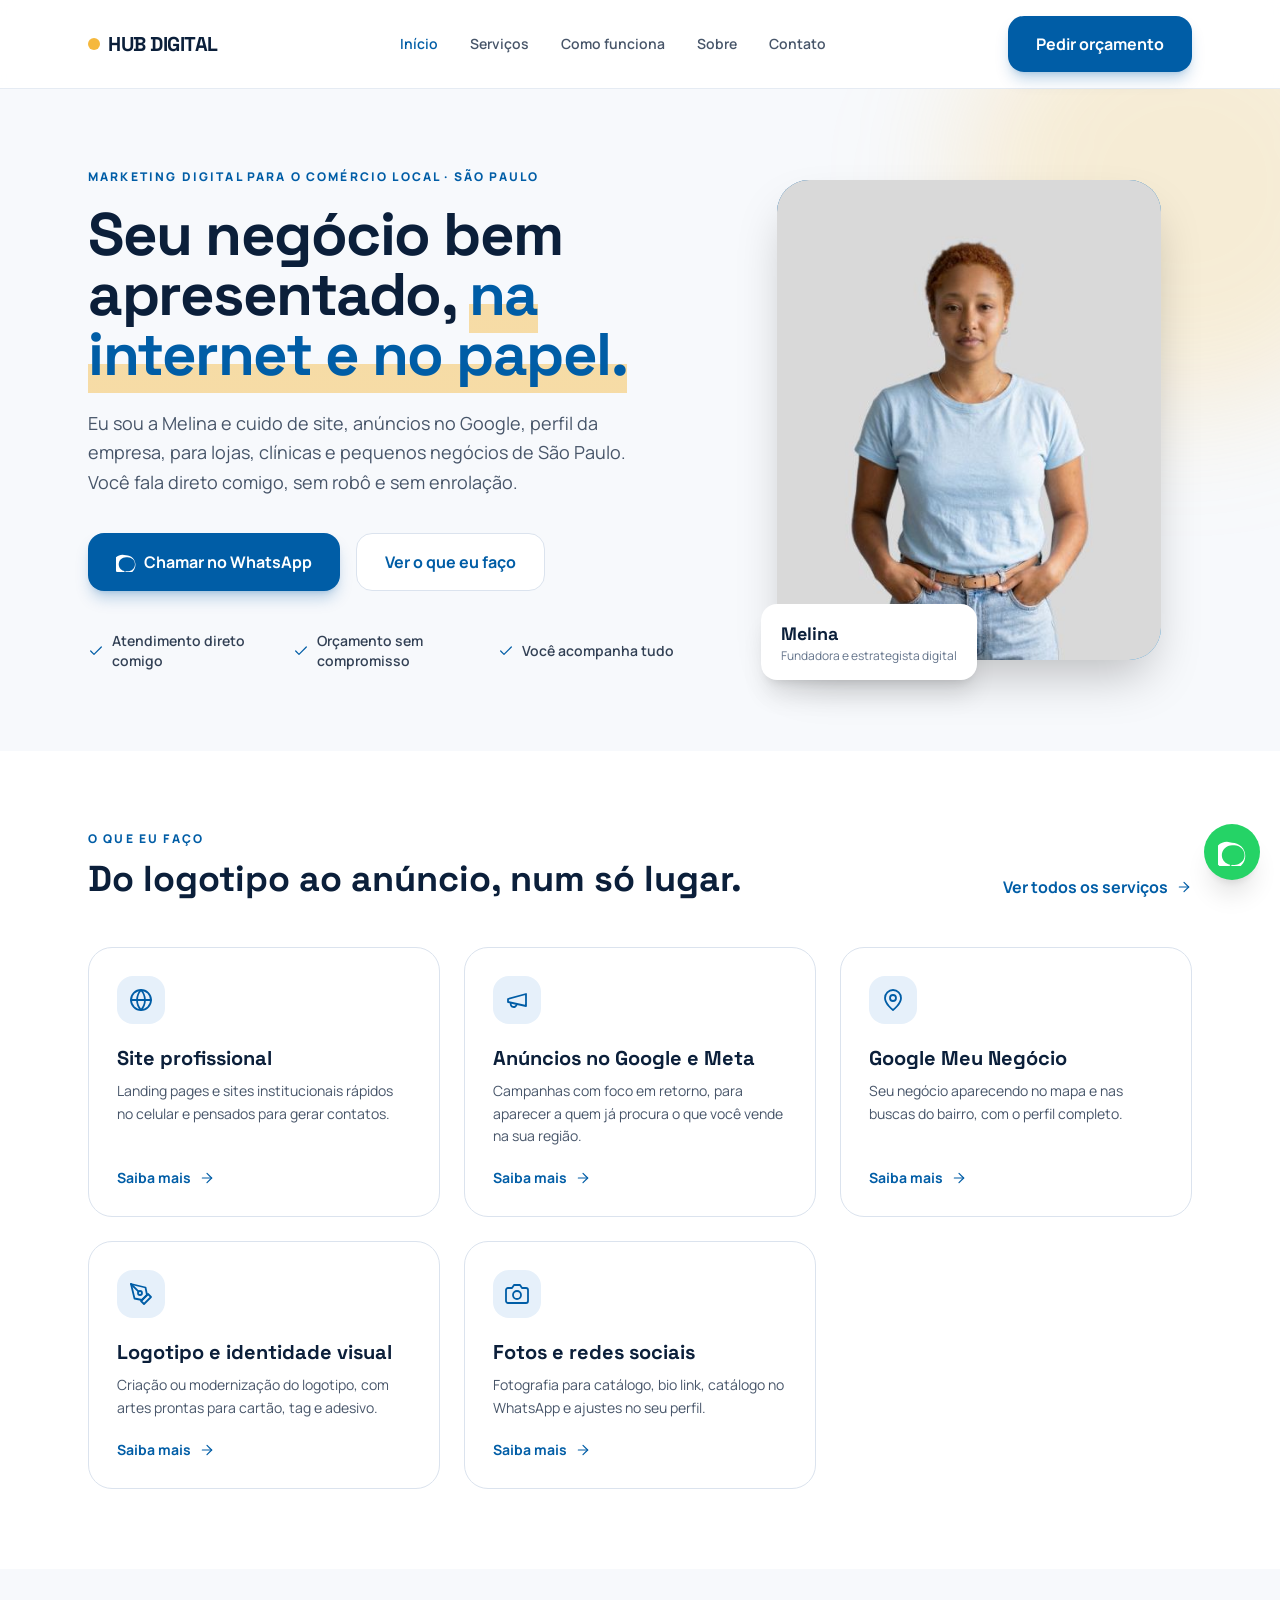
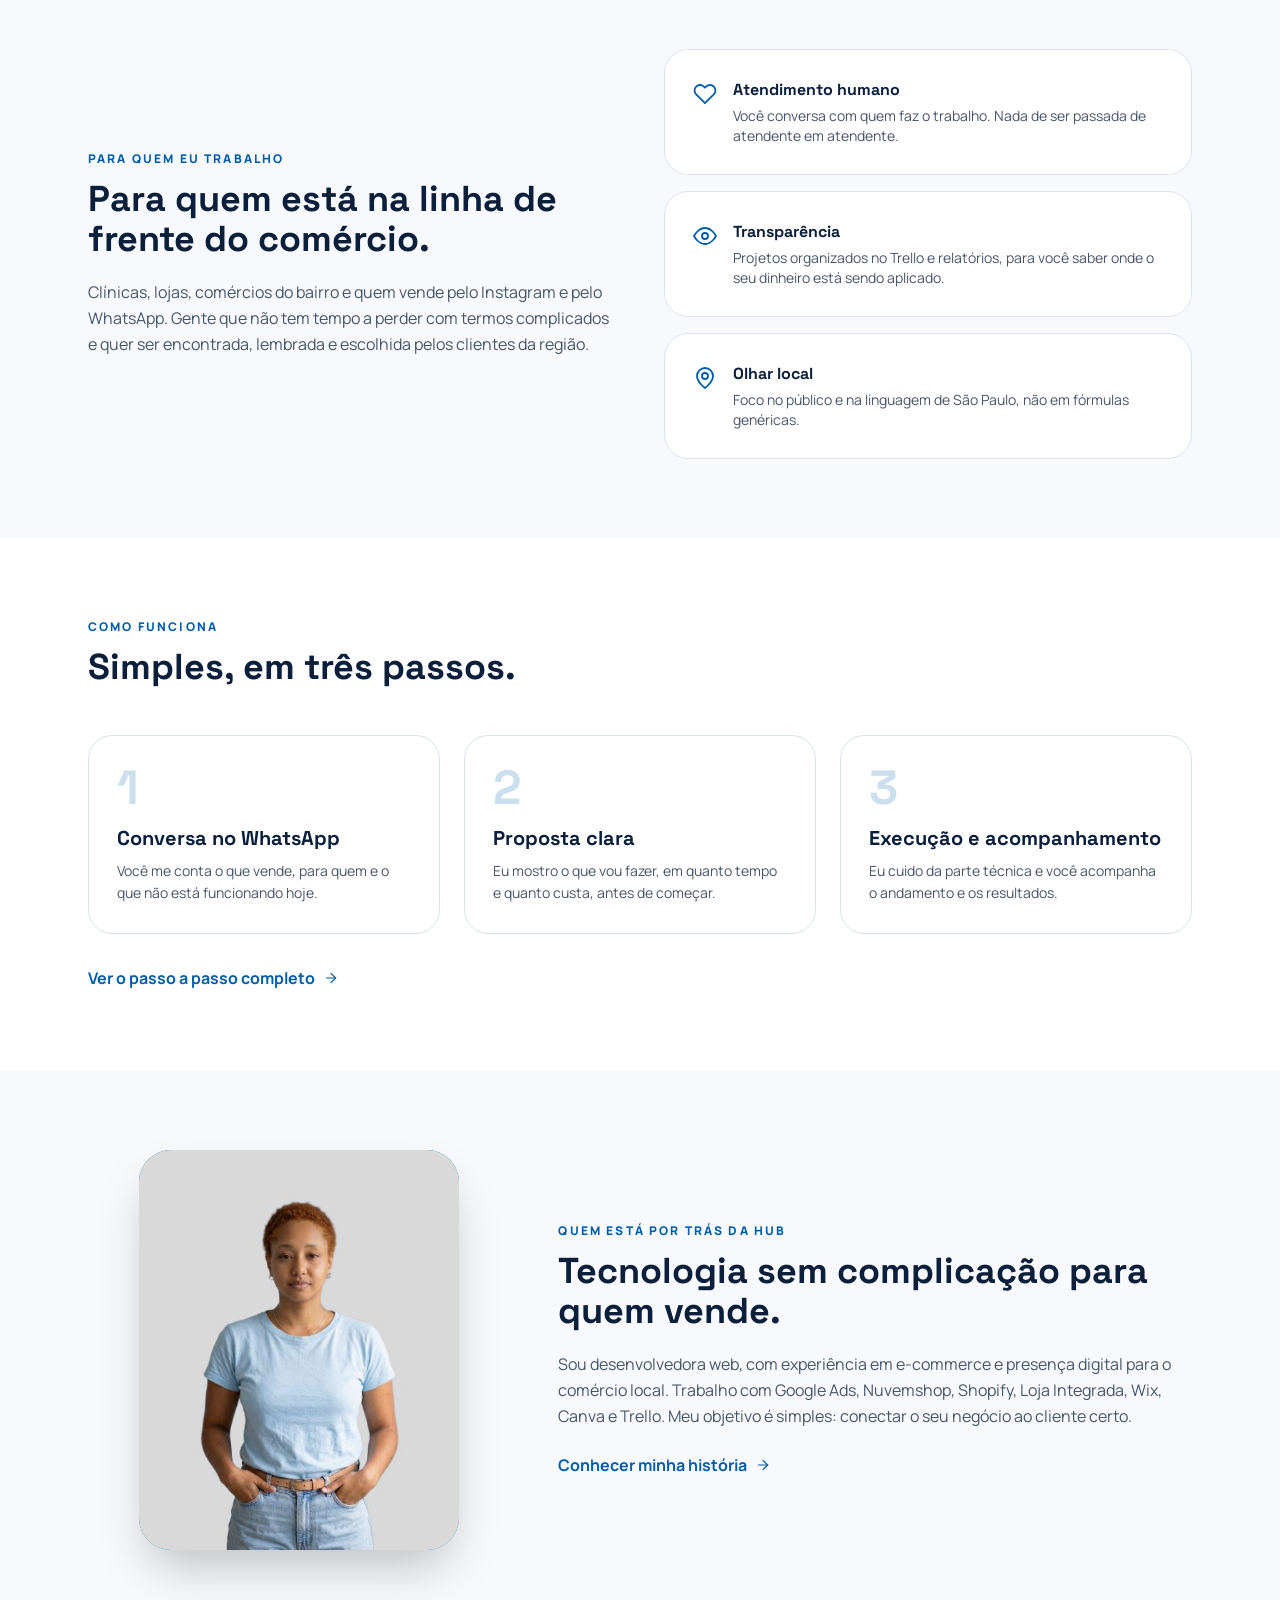
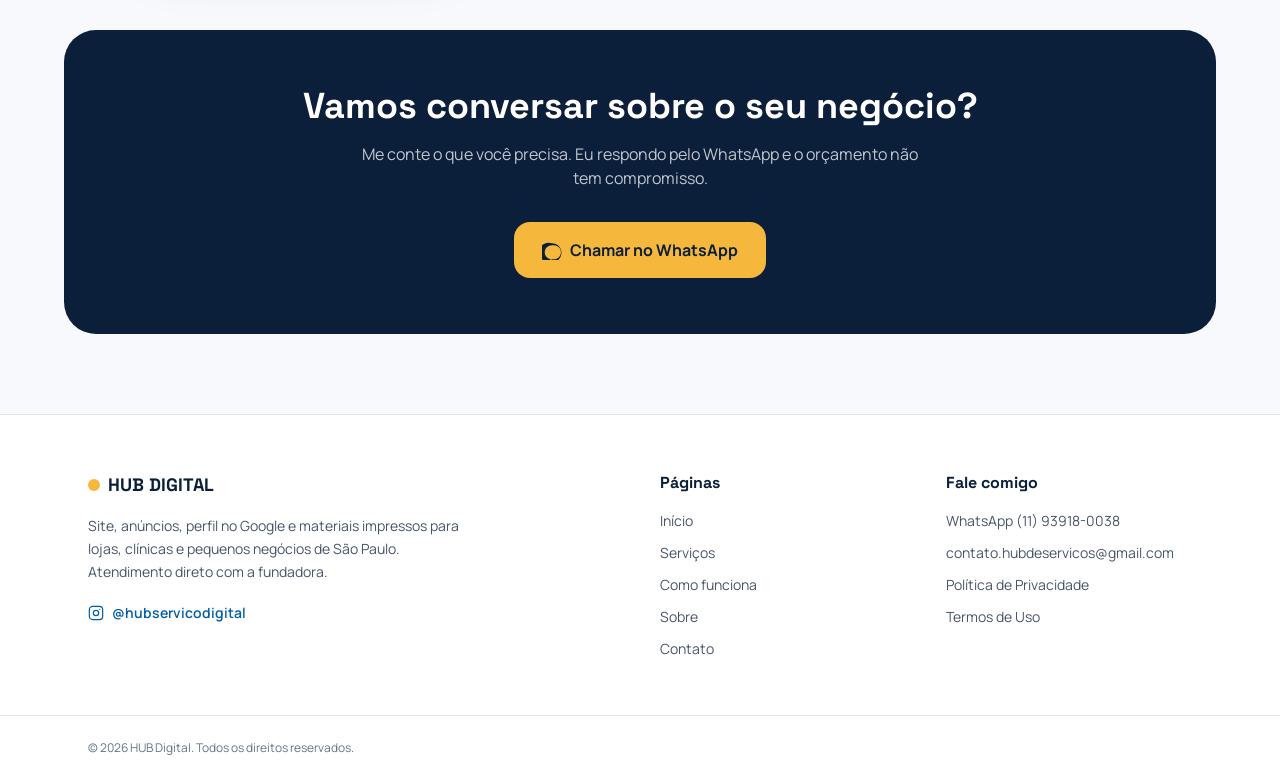
==== commit 66f23932: "Simplify introduction text in index.html Removed redundant phrase in the introduction paragraph." ====
--- a/index.html
+++ b/index.html
@@ -76,7 +76,7 @@
         Seu negócio bem apresentado, <span class="hl">na internet e no papel.</span>
       </h1>
       <p class="mt-6 max-w-xl text-lg leading-relaxed text-slate-600">
-        Eu sou a Melina e cuido de site, anúncios no Google, perfil da empresa e materiais impressos para lojas, clínicas e pequenos negócios de São Paulo. Você fala direto comigo, sem robô e sem enrolação.
+        Eu sou a Melina e cuido de site, anúncios no Google, perfil da empresa, para lojas, clínicas e pequenos negócios de São Paulo. Você fala direto comigo, sem robô e sem enrolação.
       </p>
       <div class="mt-9 flex flex-wrap gap-4">
         <a href="https://api.whatsapp.com/send?phone=5511939180038&text=Ol%C3%A1%21%20Vim%20pelo%20site%20e%20quero%20conversar%20sobre%20o%20meu%20neg%C3%B3cio." target="_blank" rel="noopener" data-conv class="btn btn-primary"><svg class="h-5 w-5" viewBox="0 0 24 24" fill="currentColor" aria-hidden="true"><path d="M12.031 6.172c-2.32 0-4.518.892-6.193 2.512-3.418 3.3-3.418 8.666 0 11.967 1.133 1.096 2.525 1.842 4.022 2.152l.245.051.107 1.413 1.821-1.127.185-.114.283.041c.493.072.993.108 1.492.108 2.32 0 4.519-.892 6.194-2.512 3.418-3.3 3.418-8.666 0-11.967-1.675-1.62-3.874-2.512-6.157-2.512zm0-2.172c2.901 0 5.8 1.11 8.016 3.33 4.432 4.43 4.432 11.61 0 16.04-2.216 2.22-5.115 3.33-8.016 3.33-.82 0-1.644-.09-2.453-.27l-4.57 2.827-.271-3.567c-1.896-.51-3.642-1.55-5.066-3.01-4.432-4.43-4.432-11.61 0-16.04 2.216-2.22 5.115-3.33 8.016-3.33z"/></svg> Chamar no WhatsApp</a>
@@ -131,12 +131,6 @@
         <span class="flex h-12 w-12 items-center justify-center rounded-2xl bg-mist text-primary transition-colors group-hover:bg-primary group-hover:text-white"><svg class="h-6 w-6" viewBox="0 0 24 24" fill="none" stroke="currentColor" stroke-width="1.8" stroke-linecap="round" stroke-linejoin="round" aria-hidden="true"><path d="m12 19 7-7 3 3-7 7-3-3z"/><path d="m18 13-1.5-7.5L2 2l3.5 14.5L13 18l5-5z"/><path d="m2 2 7.6 7.6"/><circle cx="11" cy="11" r="2"/></svg></span>
         <h3 class="mt-5 font-head text-xl font-bold">Logotipo e identidade visual</h3>
         <p class="mt-2 flex-1 text-sm leading-relaxed text-slate-600">Criação ou modernização do logotipo, com artes prontas para cartão, tag e adesivo.</p>
-        <span class="mt-5 inline-flex items-center gap-2 text-sm font-bold text-primary">Saiba mais <svg class="h-4 w-4 transition-transform group-hover:translate-x-1" viewBox="0 0 24 24" fill="none" stroke="currentColor" stroke-width="1.8" stroke-linecap="round" stroke-linejoin="round" aria-hidden="true"><path d="M5 12h14"/><path d="m12 5 7 7-7 7"/></svg></span>
-      </a>
-      <a href="servicos.html#impressos" class="card group flex flex-col">
-        <span class="flex h-12 w-12 items-center justify-center rounded-2xl bg-mist text-primary transition-colors group-hover:bg-primary group-hover:text-white"><svg class="h-6 w-6" viewBox="0 0 24 24" fill="none" stroke="currentColor" stroke-width="1.8" stroke-linecap="round" stroke-linejoin="round" aria-hidden="true"><path d="M6 9V2h12v7"/><path d="M6 18H4a2 2 0 0 1-2-2v-5a2 2 0 0 1 2-2h16a2 2 0 0 1 2 2v5a2 2 0 0 1-2 2h-2"/><path d="M6 14h12v8H6z"/></svg></span>
-        <h3 class="mt-5 font-head text-xl font-bold">Cartões, tags e adesivos</h3>
-        <p class="mt-2 flex-1 text-sm leading-relaxed text-slate-600">Impressos em papel 300g e adesivos com acabamento profissional para o seu negócio.</p>
         <span class="mt-5 inline-flex items-center gap-2 text-sm font-bold text-primary">Saiba mais <svg class="h-4 w-4 transition-transform group-hover:translate-x-1" viewBox="0 0 24 24" fill="none" stroke="currentColor" stroke-width="1.8" stroke-linecap="round" stroke-linejoin="round" aria-hidden="true"><path d="M5 12h14"/><path d="m12 5 7 7-7 7"/></svg></span>
       </a>
       <a href="servicos.html#social" class="card group flex flex-col">
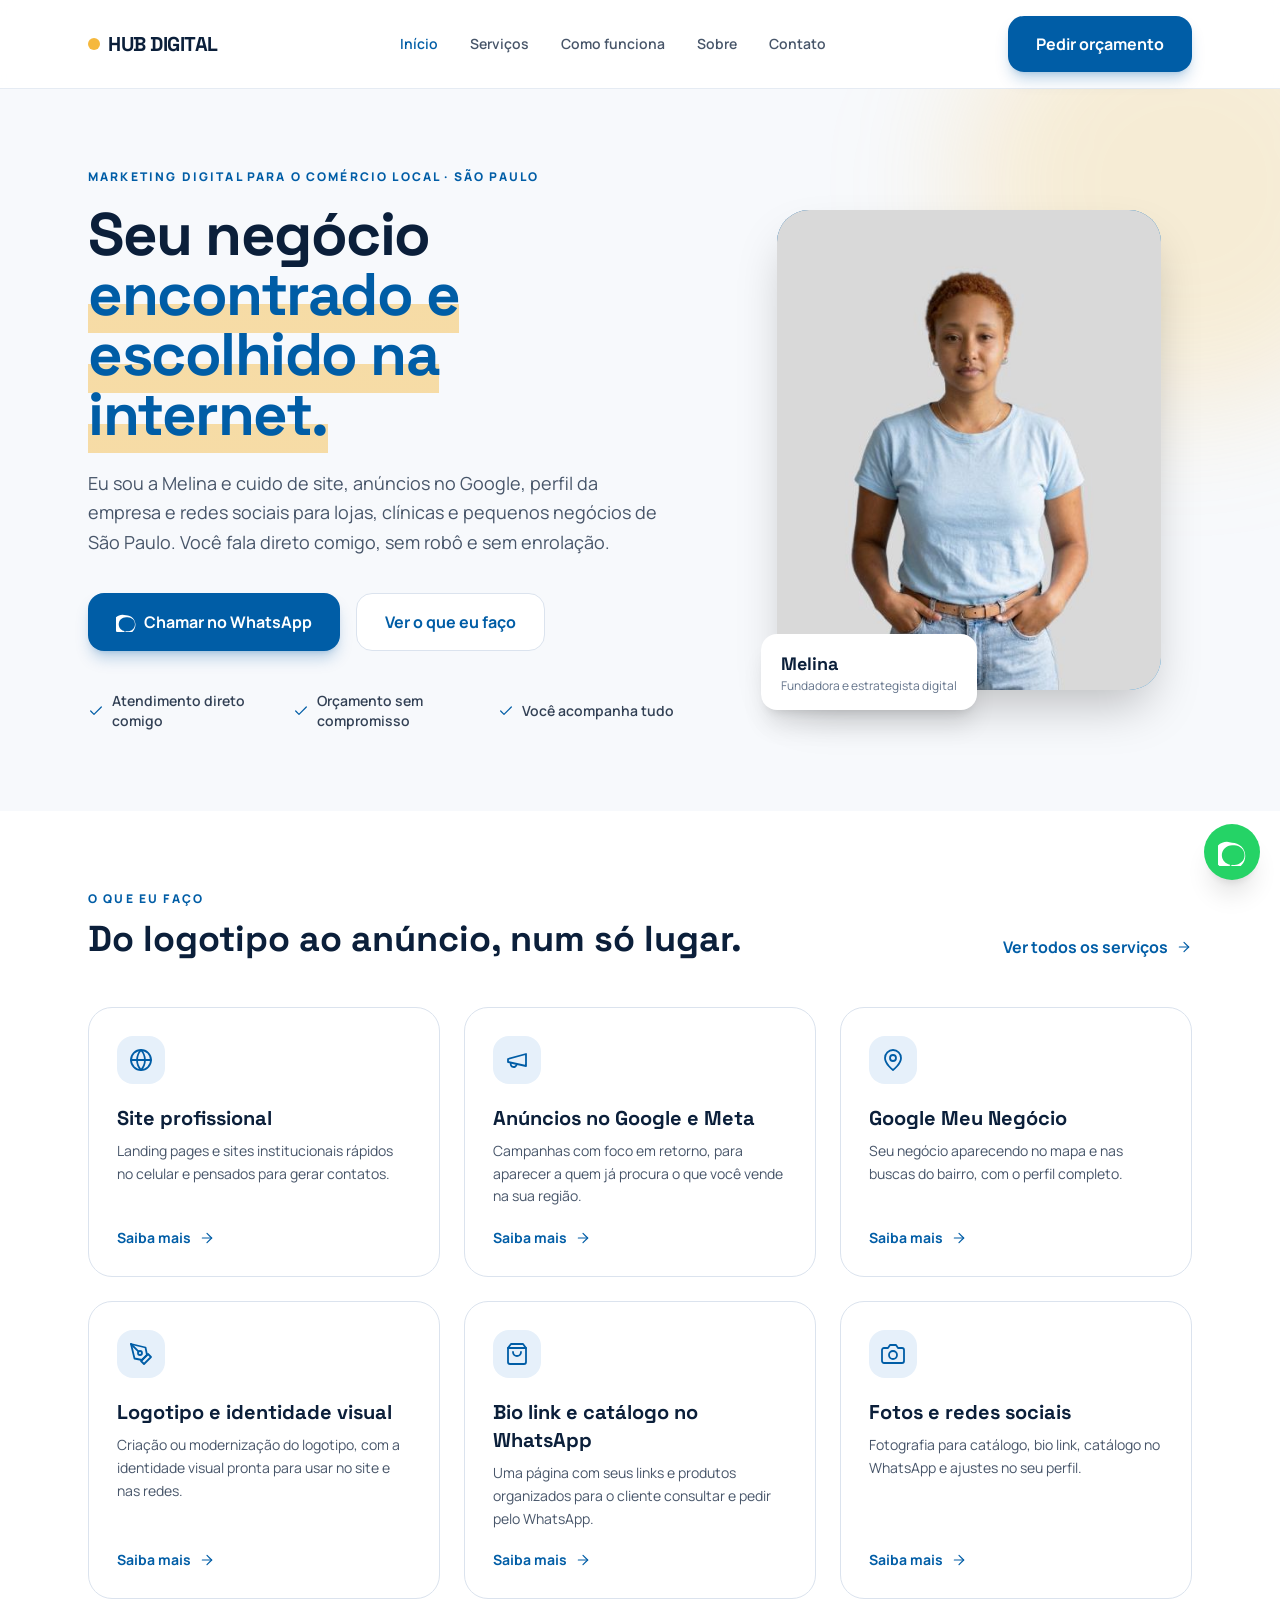
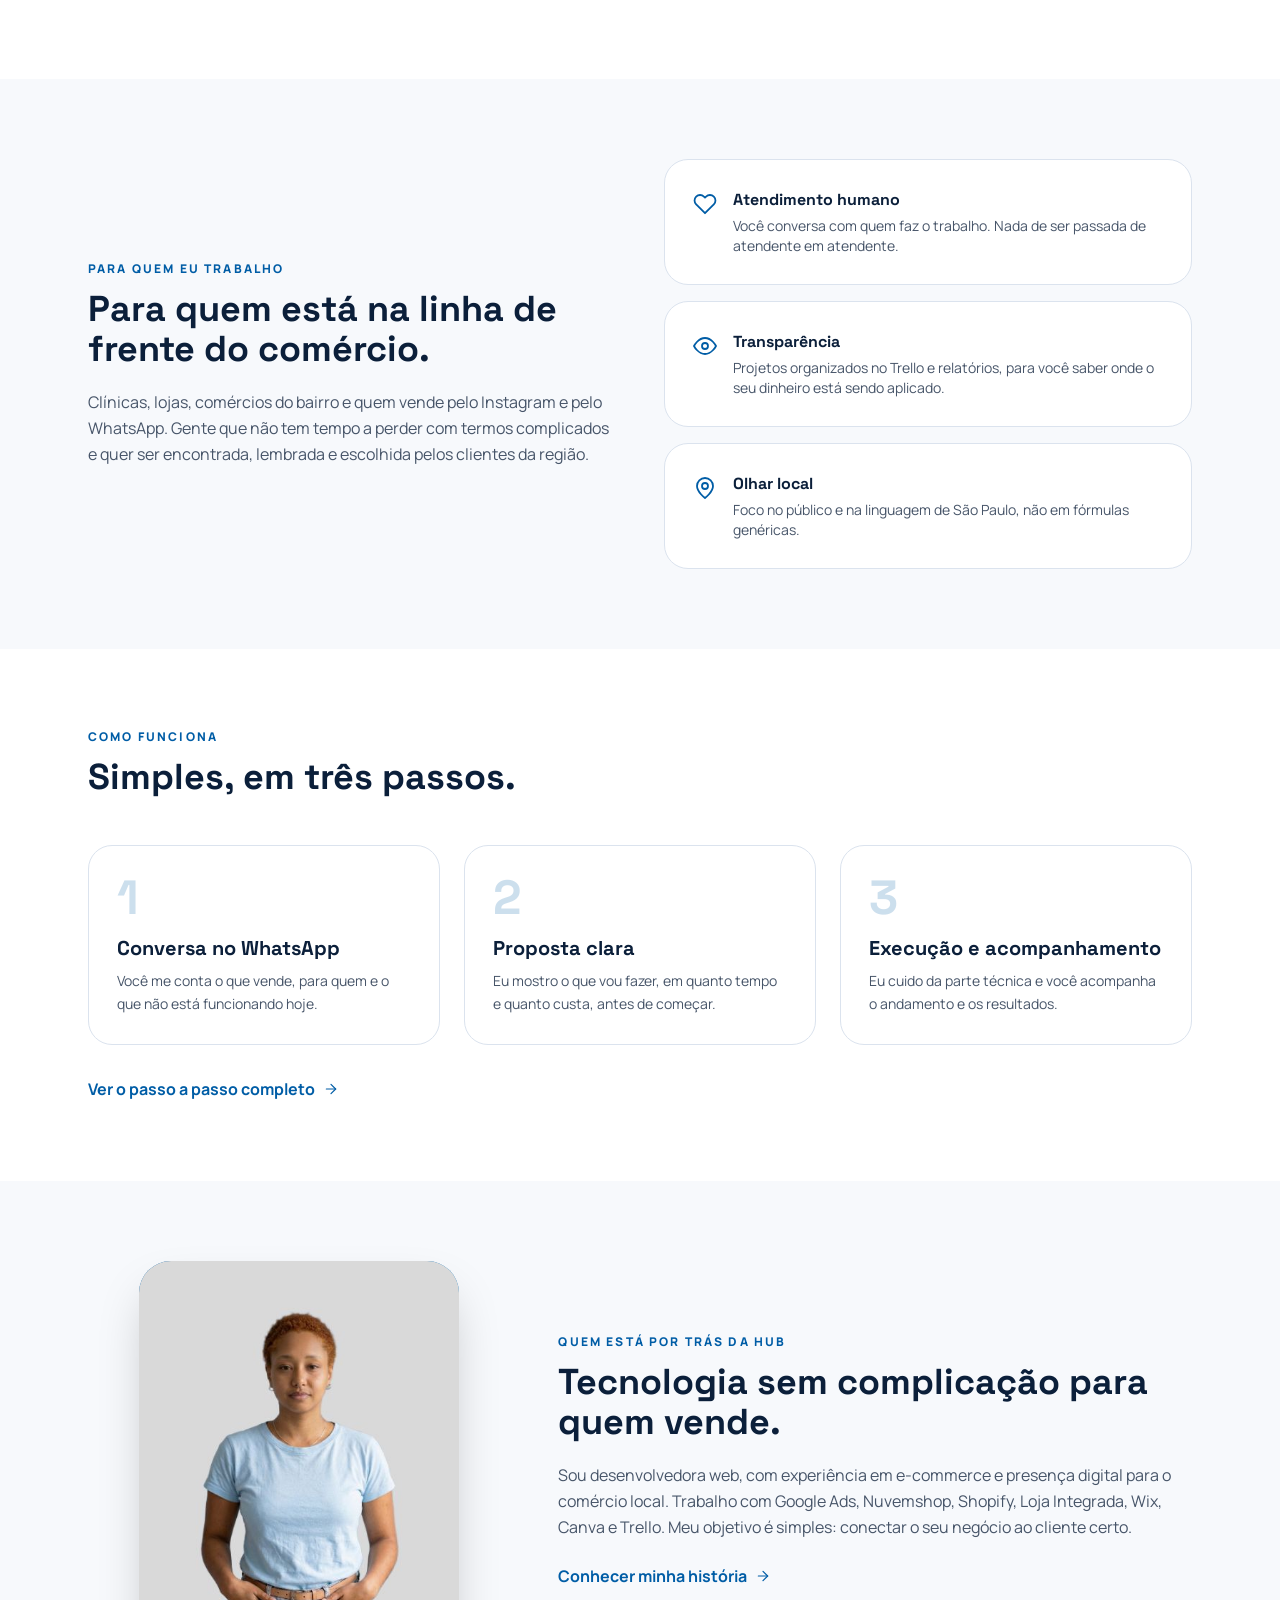
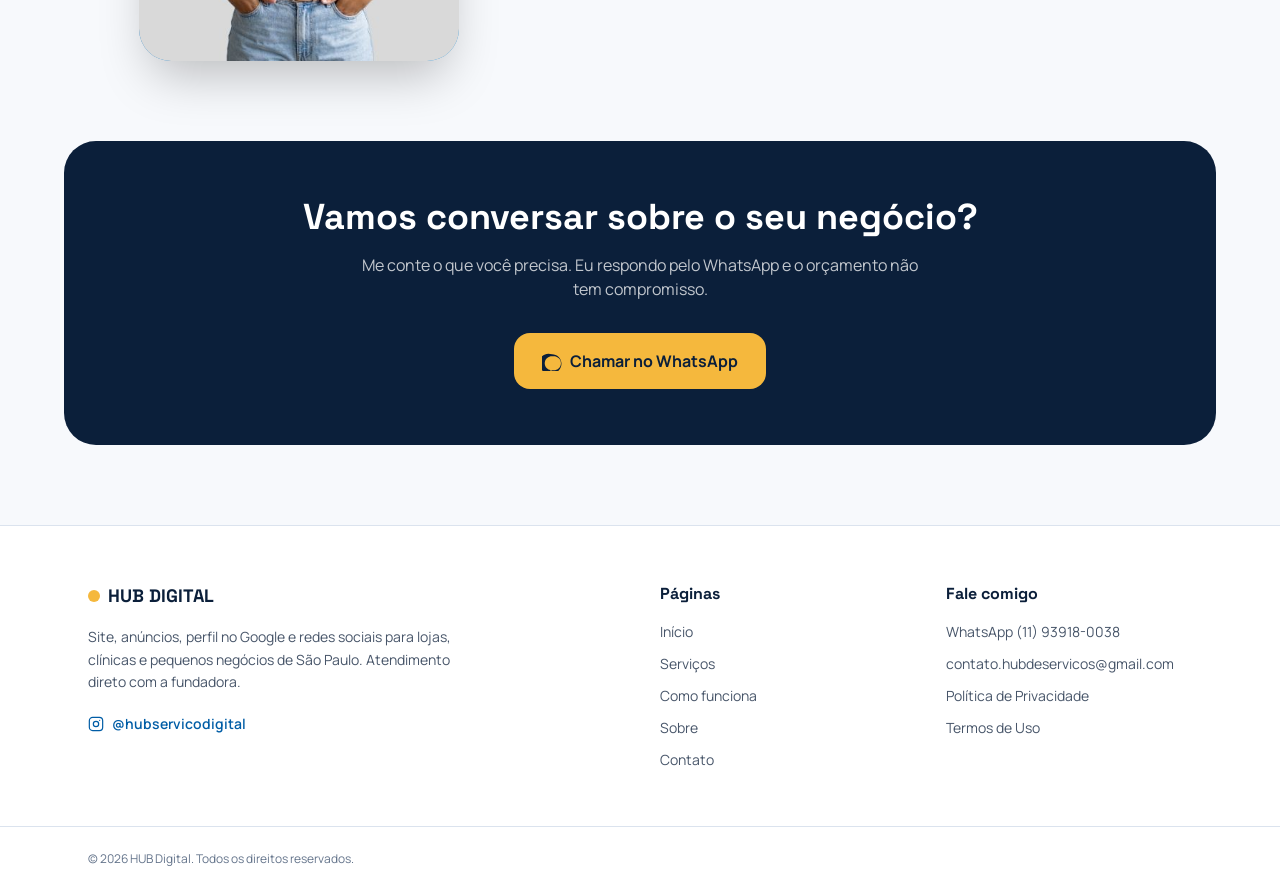
==== commit c647799b: "Add files via upload" ====
--- a/index.html
+++ b/index.html
@@ -5,13 +5,13 @@
 <meta name="viewport" content="width=device-width, initial-scale=1.0">
 <meta name="google-site-verification" content="Nj60n_sOIVMKqlAEULrdJ3BVdM9qgqcO2cnFme-LAiE">
 <title>HUB Digital | Marketing digital para o comércio local de São Paulo</title>
-<meta name="description" content="Site, anúncios no Google, Google Meu Negócio e materiais impressos para lojas, clínicas e pequenos negócios de São Paulo. Atendimento direto com a Melina.">
+<meta name="description" content="Site, anúncios no Google, Google Meu Negócio e redes sociais para lojas, clínicas e pequenos negócios de São Paulo. Atendimento direto com a Melina.">
 <link rel="canonical" href="https://www.hubservicodigital.com.br/">
 <meta property="og:type" content="website">
 <meta property="og:locale" content="pt_BR">
 <meta property="og:site_name" content="HUB Digital">
 <meta property="og:title" content="HUB Digital | Marketing digital para o comércio local de São Paulo">
-<meta property="og:description" content="Site, anúncios no Google, Google Meu Negócio e materiais impressos para lojas, clínicas e pequenos negócios de São Paulo. Atendimento direto com a Melina.">
+<meta property="og:description" content="Site, anúncios no Google, Google Meu Negócio e redes sociais para lojas, clínicas e pequenos negócios de São Paulo. Atendimento direto com a Melina.">
 <meta property="og:url" content="https://www.hubservicodigital.com.br/">
 <meta property="og:image" content="https://www.hubservicodigital.com.br/assets/og-image.png">
 <meta property="og:image:width" content="1200">
@@ -23,7 +23,7 @@
 <link href="https://fonts.googleapis.com/css2?family=Space+Grotesk:wght@500;700&family=Manrope:wght@400;500;600;700;800&display=swap" rel="stylesheet">
 <link rel="stylesheet" href="assets/style.css">
 <script type="application/ld+json">
-{"@context":"https://schema.org","@type":"ProfessionalService","name":"HUB Digital","url":"https://www.hubservicodigital.com.br/","telephone":"+55 11 93918-0038","email":"contato.hubdeservicos@gmail.com","areaServed":"São Paulo","founder":{"@type":"Person","name":"Melina"},"sameAs":["https://www.instagram.com/hubservicodigital"],"description":"Site, anúncios no Google, perfil da empresa e materiais impressos para o comércio local de São Paulo."}
+{"@context":"https://schema.org","@type":"ProfessionalService","name":"HUB Digital","url":"https://www.hubservicodigital.com.br/","telephone":"+55 11 93918-0038","email":"contato.hubdeservicos@gmail.com","areaServed":"São Paulo","founder":{"@type":"Person","name":"Melina"},"sameAs":["https://www.instagram.com/hubservicodigital"],"description":"Site, anúncios no Google, perfil da empresa e redes sociais para o comércio local de São Paulo."}
 </script>
 <!-- Google Ads: confirme o ID da tag e da conversão no painel do Google Ads -->
 <script async src="https://www.googletagmanager.com/gtag/js?id=AW-18099762359"></script>
@@ -73,10 +73,10 @@
     <div class="relative">
       <p class="eyebrow">Marketing digital para o comércio local · São Paulo</p>
       <h1 class="mt-5 font-head text-4xl font-bold leading-[1.08] tracking-tight md:text-6xl">
-        Seu negócio bem apresentado, <span class="hl">na internet e no papel.</span>
+        Seu negócio <span class="hl">encontrado e escolhido na internet.</span>
       </h1>
       <p class="mt-6 max-w-xl text-lg leading-relaxed text-slate-600">
-        Eu sou a Melina e cuido de site, anúncios no Google, perfil da empresa, para lojas, clínicas e pequenos negócios de São Paulo. Você fala direto comigo, sem robô e sem enrolação.
+        Eu sou a Melina e cuido de site, anúncios no Google, perfil da empresa e redes sociais para lojas, clínicas e pequenos negócios de São Paulo. Você fala direto comigo, sem robô e sem enrolação.
       </p>
       <div class="mt-9 flex flex-wrap gap-4">
         <a href="https://api.whatsapp.com/send?phone=5511939180038&text=Ol%C3%A1%21%20Vim%20pelo%20site%20e%20quero%20conversar%20sobre%20o%20meu%20neg%C3%B3cio." target="_blank" rel="noopener" data-conv class="btn btn-primary"><svg class="h-5 w-5" viewBox="0 0 24 24" fill="currentColor" aria-hidden="true"><path d="M12.031 6.172c-2.32 0-4.518.892-6.193 2.512-3.418 3.3-3.418 8.666 0 11.967 1.133 1.096 2.525 1.842 4.022 2.152l.245.051.107 1.413 1.821-1.127.185-.114.283.041c.493.072.993.108 1.492.108 2.32 0 4.519-.892 6.194-2.512 3.418-3.3 3.418-8.666 0-11.967-1.675-1.62-3.874-2.512-6.157-2.512zm0-2.172c2.901 0 5.8 1.11 8.016 3.33 4.432 4.43 4.432 11.61 0 16.04-2.216 2.22-5.115 3.33-8.016 3.33-.82 0-1.644-.09-2.453-.27l-4.57 2.827-.271-3.567c-1.896-.51-3.642-1.55-5.066-3.01-4.432-4.43-4.432-11.61 0-16.04 2.216-2.22 5.115-3.33 8.016-3.33z"/></svg> Chamar no WhatsApp</a>
@@ -130,7 +130,13 @@
       <a href="servicos.html#design" class="card group flex flex-col">
         <span class="flex h-12 w-12 items-center justify-center rounded-2xl bg-mist text-primary transition-colors group-hover:bg-primary group-hover:text-white"><svg class="h-6 w-6" viewBox="0 0 24 24" fill="none" stroke="currentColor" stroke-width="1.8" stroke-linecap="round" stroke-linejoin="round" aria-hidden="true"><path d="m12 19 7-7 3 3-7 7-3-3z"/><path d="m18 13-1.5-7.5L2 2l3.5 14.5L13 18l5-5z"/><path d="m2 2 7.6 7.6"/><circle cx="11" cy="11" r="2"/></svg></span>
         <h3 class="mt-5 font-head text-xl font-bold">Logotipo e identidade visual</h3>
-        <p class="mt-2 flex-1 text-sm leading-relaxed text-slate-600">Criação ou modernização do logotipo, com artes prontas para cartão, tag e adesivo.</p>
+        <p class="mt-2 flex-1 text-sm leading-relaxed text-slate-600">Criação ou modernização do logotipo, com a identidade visual pronta para usar no site e nas redes.</p>
+        <span class="mt-5 inline-flex items-center gap-2 text-sm font-bold text-primary">Saiba mais <svg class="h-4 w-4 transition-transform group-hover:translate-x-1" viewBox="0 0 24 24" fill="none" stroke="currentColor" stroke-width="1.8" stroke-linecap="round" stroke-linejoin="round" aria-hidden="true"><path d="M5 12h14"/><path d="m12 5 7 7-7 7"/></svg></span>
+      </a>
+      <a href="servicos.html#presenca" class="card group flex flex-col">
+        <span class="flex h-12 w-12 items-center justify-center rounded-2xl bg-mist text-primary transition-colors group-hover:bg-primary group-hover:text-white"><svg class="h-6 w-6" viewBox="0 0 24 24" fill="none" stroke="currentColor" stroke-width="1.8" stroke-linecap="round" stroke-linejoin="round" aria-hidden="true"><path d="M6 2 3 6v14a2 2 0 0 0 2 2h14a2 2 0 0 0 2-2V6l-3-4z"/><path d="M3 6h18"/><path d="M16 10a4 4 0 0 1-8 0"/></svg></span>
+        <h3 class="mt-5 font-head text-xl font-bold">Bio link e catálogo no WhatsApp</h3>
+        <p class="mt-2 flex-1 text-sm leading-relaxed text-slate-600">Uma página com seus links e produtos organizados para o cliente consultar e pedir pelo WhatsApp.</p>
         <span class="mt-5 inline-flex items-center gap-2 text-sm font-bold text-primary">Saiba mais <svg class="h-4 w-4 transition-transform group-hover:translate-x-1" viewBox="0 0 24 24" fill="none" stroke="currentColor" stroke-width="1.8" stroke-linecap="round" stroke-linejoin="round" aria-hidden="true"><path d="M5 12h14"/><path d="m12 5 7 7-7 7"/></svg></span>
       </a>
       <a href="servicos.html#social" class="card group flex flex-col">
@@ -203,7 +209,7 @@
   <div class="mx-auto grid max-w-6xl gap-10 px-6 py-14 md:grid-cols-4">
     <div class="md:col-span-2">
       <p class="flex items-center gap-2 font-head text-lg font-bold"><span class="inline-block h-3 w-3 rounded-full bg-sun"></span>HUB DIGITAL</p>
-      <p class="mt-4 max-w-sm text-sm leading-relaxed text-slate-600">Site, anúncios, perfil no Google e materiais impressos para lojas, clínicas e pequenos negócios de São Paulo. Atendimento direto com a fundadora.</p>
+      <p class="mt-4 max-w-sm text-sm leading-relaxed text-slate-600">Site, anúncios, perfil no Google e redes sociais para lojas, clínicas e pequenos negócios de São Paulo. Atendimento direto com a fundadora.</p>
       <a href="https://www.instagram.com/hubservicodigital" target="_blank" rel="noopener" class="mt-5 inline-flex items-center gap-2 text-sm font-semibold text-primary hover:underline"><svg class="h-4 w-4" viewBox="0 0 24 24" fill="none" stroke="currentColor" stroke-width="1.8" stroke-linecap="round" stroke-linejoin="round" aria-hidden="true"><rect x="2" y="2" width="20" height="20" rx="5"/><circle cx="12" cy="12" r="4"/><path d="M17.5 6.5h.01"/></svg> @hubservicodigital</a>
     </div>
     <div>
